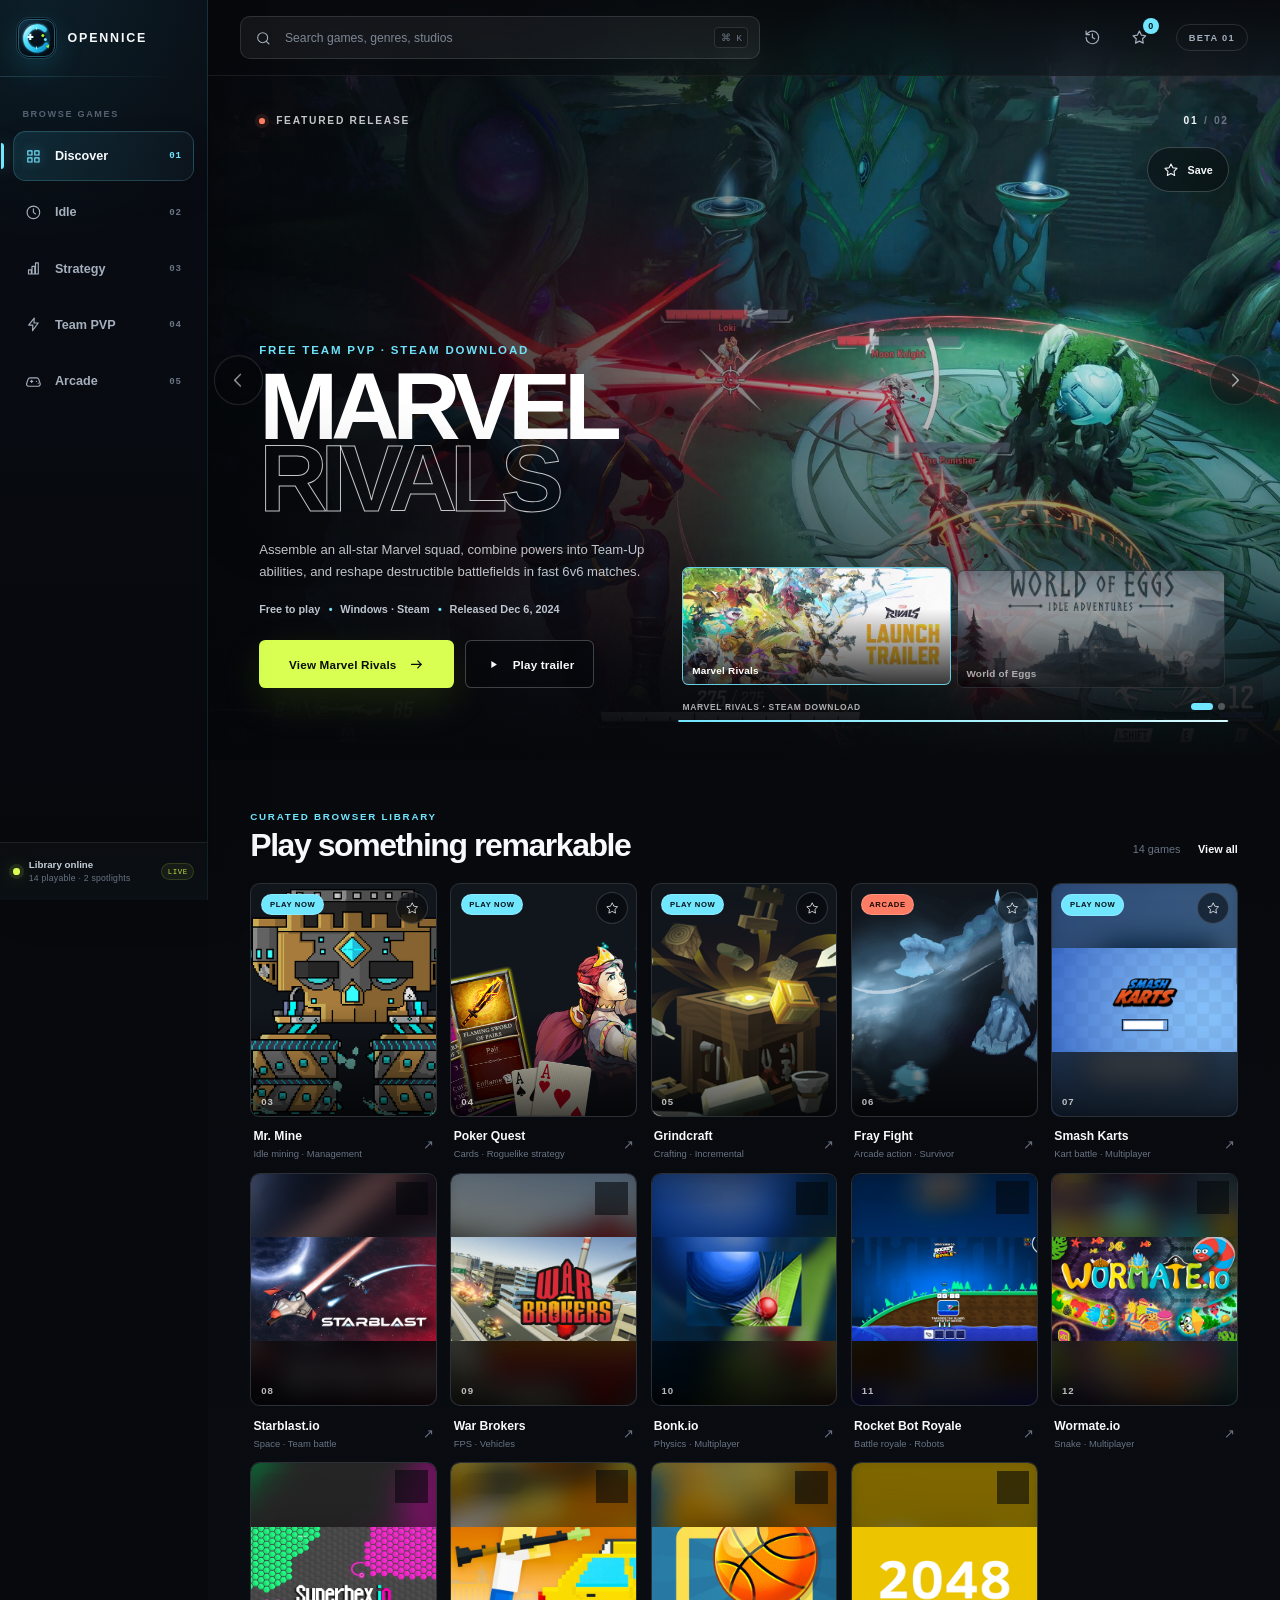
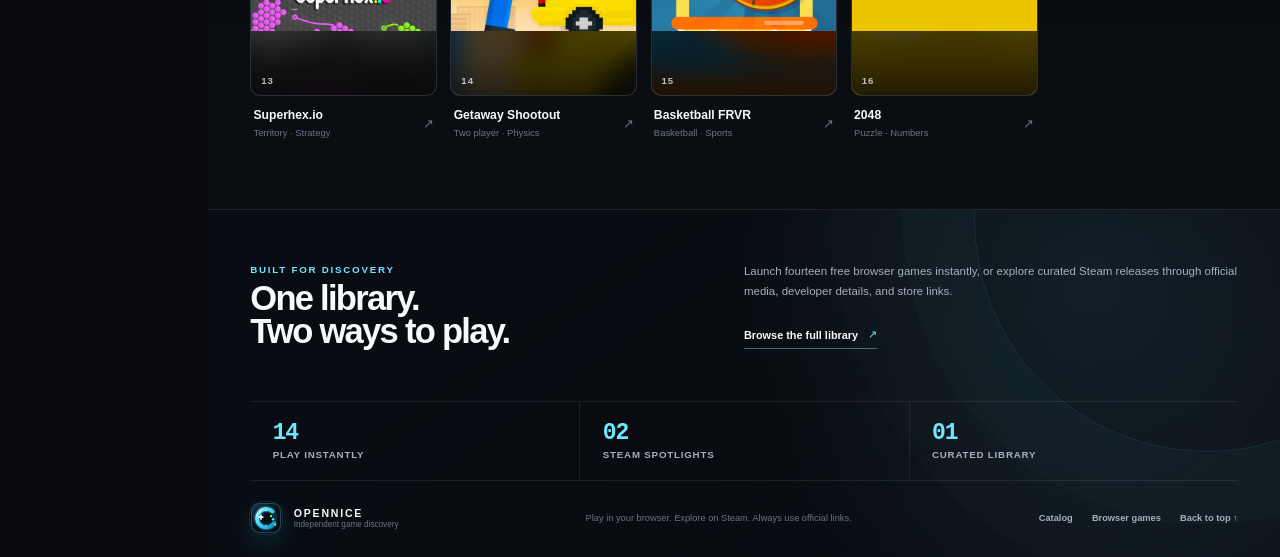
==== index.html @ ebc84d1f "feat: refine homepage footer and layout rhythm" ====
<!DOCTYPE html>
<html lang="en">
<head>
  <meta charset="UTF-8">
  <meta name="viewport" content="width=device-width, initial-scale=1">
  <meta name="theme-color" content="#07090d">
  <title>Free Browser Games &amp; Indie Game Spotlights | OpenNice</title>
  <meta
    name="description"
    content="Play 14 free browser games and discover curated releases on OpenNice, including Smash Karts, Starblast.io, Marvel Rivals and World of Eggs."
  >
  <meta name="robots" content="index, follow, max-image-preview:large">
  <link rel="canonical" href="https://opennice.online/">

  <!-- 关键模块：社交分享元数据使用站内图片，降低第三方资源与 Cloudflare 风控风险。 -->
  <meta property="og:type" content="website">
  <meta property="og:site_name" content="OpenNice">
  <meta property="og:title" content="Free Browser Games &amp; Indie Game Spotlights">
  <meta
    property="og:description"
    content="Fourteen playable browser games plus two detailed Steam game spotlights."
  >
  <meta property="og:url" content="https://opennice.online/">
  <meta property="og:image" content="https://opennice.online/assets/marvel-rivals/trailer-poster.jpg">
  <meta name="twitter:card" content="summary_large_image">

  <link rel="preload" as="image" href="assets/marvel-rivals/screenshot-03.jpg" fetchpriority="high">
  <link rel="icon" href="favicon.svg?v=20260728c" type="image/svg+xml">
  <link rel="apple-touch-icon" href="apple-touch-icon.png?v=20260728c">
  <!-- 关键模块：样式版本号避免 Cloudflare 长缓存造成新版 HTML 搭配旧版 CSS。 -->
  <link rel="stylesheet" href="concept.css?v=20260728e">

  <!-- 关键模块：结构化数据帮助搜索引擎理解十四款在线游戏与两款下载游戏的关系。 -->
  <script type="application/ld+json">
    {
      "@context": "https://schema.org",
      "@type": "WebSite",
      "name": "OpenNice",
      "url": "https://opennice.online/",
      "description": "An independent game portal featuring playable browser games and curated indie game spotlights.",
      "potentialAction": {
        "@type": "SearchAction",
        "target": "https://opennice.online/catalog.html?q={search_term_string}",
        "query-input": "required name=search_term_string"
      }
    }
  </script>
  <script type="application/ld+json">
    {
      "@context": "https://schema.org",
      "@type": "ItemList",
      "name": "Games on OpenNice",
      "numberOfItems": 16,
      "itemListElement": [
        {"@type":"ListItem","position":1,"name":"Marvel Rivals","url":"https://opennice.online/marvel-rivals.html"},
        {"@type":"ListItem","position":2,"name":"World of Eggs: Idle Adventures","url":"https://opennice.online/world-of-eggs.html"},
        {"@type":"ListItem","position":3,"name":"Mr. Mine","url":"https://opennice.online/mr-mine.html"},
        {"@type":"ListItem","position":4,"name":"Poker Quest","url":"https://opennice.online/poker-quest.html"},
        {"@type":"ListItem","position":5,"name":"Grindcraft","url":"https://opennice.online/grindcraft.html"},
        {"@type":"ListItem","position":6,"name":"Fray Fight","url":"https://opennice.online/fray-fight.html"},
        {"@type":"ListItem","position":7,"name":"Smash Karts","url":"https://opennice.online/game-player.html?game=smash-karts"},
        {"@type":"ListItem","position":8,"name":"Starblast.io","url":"https://opennice.online/game-player.html?game=starblast"},
        {"@type":"ListItem","position":9,"name":"War Brokers","url":"https://opennice.online/game-player.html?game=war-brokers"},
        {"@type":"ListItem","position":10,"name":"Bonk.io","url":"https://opennice.online/game-player.html?game=bonk"},
        {"@type":"ListItem","position":11,"name":"Rocket Bot Royale","url":"https://opennice.online/game-player.html?game=rocket-bot-royale"},
        {"@type":"ListItem","position":12,"name":"Wormate.io","url":"https://opennice.online/game-player.html?game=wormate"},
        {"@type":"ListItem","position":13,"name":"Superhex.io","url":"https://opennice.online/game-player.html?game=superhex"},
        {"@type":"ListItem","position":14,"name":"Getaway Shootout","url":"https://opennice.online/game-player.html?game=getaway-shootout"},
        {"@type":"ListItem","position":15,"name":"Basketball FRVR","url":"https://opennice.online/game-player.html?game=basketball-frvr"},
        {"@type":"ListItem","position":16,"name":"2048","url":"https://opennice.online/game-player.html?game=2048"}
      ]
    }
  </script>
</head>
<body>
  <a class="skip-link" href="#main-content">Skip to featured games</a>

  <!-- 关键模块：桌面端固定侧栏，用图标、编号和状态建立清晰的游戏分类层级。 -->
  <aside class="side-rail" aria-label="Game categories">
    <a class="brand brand--rail" href="#featured" aria-label="OpenNice home">
      <span class="brand-mark" aria-hidden="true">
        <span class="brand-core"></span>
      </span>
      <span class="brand-name">OPENNICE</span>
    </a>

    <nav class="rail-nav" aria-label="Primary">
      <p class="rail-caption">Browse games</p>
      <button class="rail-link is-active" type="button" data-category="all" aria-pressed="true">
        <svg class="rail-icon" aria-hidden="true" viewBox="0 0 24 24">
          <path d="m4 4 6 0 0 6-6 0Zm10 0h6v6h-6ZM4 14h6v6H4Zm10 0h6v6h-6Z"/>
        </svg>
        <span class="rail-label">Discover</span>
        <span class="rail-number">01</span>
      </button>
      <button class="rail-link" type="button" data-category="idle" aria-pressed="false">
        <svg class="rail-icon" aria-hidden="true" viewBox="0 0 24 24">
          <path d="M12 7v5l3 2.25M21 12a9 9 0 1 1-18 0 9 9 0 0 1 18 0Z"/>
        </svg>
        <span class="rail-label">Idle</span>
        <span class="rail-number">02</span>
      </button>
      <button class="rail-link" type="button" data-category="strategy" aria-pressed="false">
        <svg class="rail-icon" aria-hidden="true" viewBox="0 0 24 24">
          <path d="M5 20v-6h4v6Zm5 0V9h4v11Zm5 0V4h4v16Z"/>
        </svg>
        <span class="rail-label">Strategy</span>
        <span class="rail-number">03</span>
      </button>
      <button class="rail-link" type="button" data-category="pvp" aria-pressed="false">
        <svg class="rail-icon" aria-hidden="true" viewBox="0 0 24 24">
          <path d="m13.2 3-8 10h6L10.8 21l8-11h-6Z"/>
        </svg>
        <span class="rail-label">Team PVP</span>
        <span class="rail-number">04</span>
      </button>
      <button class="rail-link" type="button" data-category="arcade" aria-pressed="false">
        <svg class="rail-icon" aria-hidden="true" viewBox="0 0 24 24">
          <path d="M8 12h3m-1.5-1.5v3M16.5 12h.01M19 14.5h.01M7.2 7h9.6a3 3 0 0 1 2.85 2.06l2 6A3 3 0 0 1 18.8 19H5.2a3 3 0 0 1-2.85-3.94l2-6A3 3 0 0 1 7.2 7Z"/>
        </svg>
        <span class="rail-label">Arcade</span>
        <span class="rail-number">05</span>
      </button>
    </nav>

    <div class="rail-footer">
      <span class="status-dot" aria-hidden="true"></span>
      <span class="rail-footer-copy">
        <strong>Library online</strong>
        <span>14 playable · 2 spotlights</span>
      </span>
      <span class="rail-footer-pulse" aria-hidden="true">Live</span>
    </div>
  </aside>

  <div class="site-shell">
    <!-- 关键模块：顶部工具栏在宽屏保持轻量，手机端收拢为紧凑搜索入口。 -->
    <header class="topbar">
      <a class="brand brand--mobile" href="#featured" aria-label="OpenNice home">
        <span class="brand-mark" aria-hidden="true">
          <span class="brand-core"></span>
        </span>
        <span class="brand-name">OPENNICE</span>
      </a>

      <form class="search" role="search">
        <svg aria-hidden="true" viewBox="0 0 24 24">
          <path d="m21 21-4.3-4.3m2.3-5.2a7.5 7.5 0 1 1-15 0 7.5 7.5 0 0 1 15 0Z"/>
        </svg>
        <label class="sr-only" for="game-search">Search games</label>
        <input id="game-search" type="search" placeholder="Search games, genres, studios" autocomplete="off">
        <button class="search-clear" id="clearSearch" type="button" aria-label="Clear search" hidden>
          <svg aria-hidden="true" viewBox="0 0 24 24"><path d="m7 7 10 10M17 7 7 17"/></svg>
        </button>
        <kbd>⌘ K</kbd>
      </form>

      <div class="top-actions">
        <button class="icon-button" id="recentGamesButton" type="button" aria-label="View recently played games" title="Recently played">
          <svg aria-hidden="true" viewBox="0 0 24 24">
            <path d="M3 12a9 9 0 1 0 3-6.7L3 8m0-5v5h5M12 7v5l3.2 2"/>
          </svg>
        </button>
        <button class="icon-button" id="savedGamesButton" type="button" aria-label="View saved games" title="Saved games">
          <svg aria-hidden="true" viewBox="0 0 24 24">
            <path d="m12 3 2.8 5.7 6.2.9-4.5 4.4 1 6.2-5.5-2.9-5.5 2.9 1-6.2L3 9.6l6.2-.9L12 3Z"/>
          </svg>
          <span class="saved-count" id="savedCount" aria-label="0 saved games">0</span>
        </button>
        <span class="edition-pill">BETA 01</span>
      </div>
    </header>

    <main id="main-content">
      <!-- 关键模块：电影式主视觉。背景媒体、游戏信息和缩略图统一在同一内容舞台。 -->
      <section class="hero" id="featured" aria-labelledby="hero-title">
        <div class="hero-media" aria-hidden="true">
          <img
            id="heroImage"
            src="assets/marvel-rivals/screenshot-03.jpg"
            alt=""
            width="1920"
            height="1080"
            fetchpriority="high"
          >
          <video
            id="heroVideo"
            muted
            loop
            playsinline
            preload="none"
            poster="assets/marvel-rivals/trailer-poster.jpg"
          >
            <source id="heroVideoSource" data-src="assets/marvel-rivals/trailer.mp4" type="video/mp4">
          </video>
          <div class="hero-scrim"></div>
          <div class="hero-grain"></div>
        </div>

        <div class="hero-topline">
          <div class="eyebrow">
            <span class="live-mark" aria-hidden="true"></span>
            Featured release
          </div>
          <div class="slide-counter" aria-live="polite">
            <span id="currentSlideLabel">01</span>
            <span aria-hidden="true">/</span>
            <span id="totalSlideLabel">02</span>
          </div>
        </div>

        <div class="hero-copy">
          <p class="hero-kicker">Free team PVP · Steam download</p>
          <h1 id="hero-title">Marvel<br><em>Rivals</em></h1>
          <p class="hero-description">
            Assemble an all-star Marvel squad, combine powers into Team-Up abilities,
            and reshape destructible battlefields in a fast, free-to-play team shooter.
          </p>
          <div class="hero-meta" aria-label="Game information">
            <span>Free to play</span>
            <span>6v6 action</span>
            <span>Released Dec 6, 2024</span>
          </div>
          <div class="hero-actions">
            <a class="button button--primary" id="heroPrimaryAction" href="marvel-rivals.html">
              <span id="heroPrimaryLabel">View Marvel Rivals</span>
              <svg aria-hidden="true" viewBox="0 0 24 24"><path d="M5 12h14m-5-5 5 5-5 5"/></svg>
            </a>
            <button class="button button--ghost" id="playTrailerButton" type="button" aria-pressed="false">
              <svg aria-hidden="true" viewBox="0 0 24 24"><path d="m9 7 8 5-8 5V7Z"/></svg>
              <span id="trailerButtonLabel">Play trailer</span>
            </button>
          </div>
        </div>

        <button class="favorite-button" id="heroFavorite" type="button" aria-pressed="false" aria-label="Save Marvel Rivals">
          <svg aria-hidden="true" viewBox="0 0 24 24">
            <path d="m12 3 2.8 5.7 6.2.9-4.5 4.4 1 6.2-5.5-2.9-5.5 2.9 1-6.2L3 9.6l6.2-.9L12 3Z"/>
          </svg>
          <span>Save</span>
        </button>

        <button class="media-arrow media-arrow--previous" id="previousMedia" type="button" aria-label="Previous downloadable game">
          <svg aria-hidden="true" viewBox="0 0 24 24"><path d="m15 5-7 7 7 7"/></svg>
        </button>
        <button class="media-arrow media-arrow--next" id="nextMedia" type="button" aria-label="Next downloadable game">
          <svg aria-hidden="true" viewBox="0 0 24 24"><path d="m9 5 7 7-7 7"/></svg>
        </button>

        <!-- 关键模块：滑动栏只收纳需要下载安装的 Steam 游戏，与下方在线游戏明确分区。 -->
        <div class="media-dock" aria-label="Downloadable Steam game carousel">
          <div class="thumbnail-track thumbnail-track--games" id="thumbnailTrack">
            <button class="media-thumbnail media-thumbnail--game is-active" type="button" data-feature-index="0" aria-label="Show Marvel Rivals" aria-current="true">
              <img src="assets/marvel-rivals/trailer-poster.jpg" alt="" width="599" height="337" loading="lazy" decoding="async">
              <span>Marvel Rivals</span>
            </button>
            <button class="media-thumbnail media-thumbnail--game" type="button" data-feature-index="1" aria-label="Show World of Eggs: Idle Adventures">
              <img src="assets/world-of-eggs/trailer-poster.jpg" alt="" width="599" height="337" loading="lazy" decoding="async">
              <span>World of Eggs</span>
            </button>
          </div>

          <div class="media-dock-footer">
            <p class="media-status" id="mediaStatus" aria-live="polite">Marvel Rivals · Steam download</p>
            <div class="media-dots" id="mediaDots" aria-label="Choose downloadable game">
              <button class="is-active" type="button" data-feature-dot-index="0" aria-label="Game 1: Marvel Rivals" aria-current="true"></button>
              <button type="button" data-feature-dot-index="1" aria-label="Game 2: World of Eggs"></button>
            </div>
          </div>
          <div class="gallery-progress" aria-hidden="true"><span id="galleryProgress"></span></div>
        </div>
      </section>

      <!-- 关键模块：此处只保留无需下载安装、可在浏览器中直接启动的游戏。 -->
      <section class="library-section" id="library" aria-labelledby="library-title">
        <div class="section-heading">
          <div>
            <p class="section-eyebrow">Curated browser library</p>
            <h2 id="library-title">Play something remarkable</h2>
          </div>
          <div class="section-controls">
            <span id="visibleGameCount">14 games</span>
            <button class="text-button" id="showAllGames" type="button">View all</button>
          </div>
        </div>

        <div class="game-grid" id="gameGrid">
          <article class="game-card" data-category="idle strategy" data-search="mr mine idle mining strategy playsaurus" data-href="mr-mine.html" tabindex="0">
            <div class="game-art">
              <img src="assets/covers/mr-mine.png" alt="Mr. Mine game artwork" width="898" height="664" loading="lazy">
              <span class="card-rank">03</span>
              <span class="card-badge card-badge--blue">Play now</span>
              <span class="card-hover-label" aria-hidden="true">View game <span>↗</span></span>
              <button class="card-save" type="button" aria-label="Save Mr. Mine" aria-pressed="false" data-save-game="Mr. Mine">
                <svg aria-hidden="true" viewBox="0 0 24 24"><path d="m12 3 2.8 5.7 6.2.9-4.5 4.4 1 6.2-5.5-2.9-5.5 2.9 1-6.2L3 9.6l6.2-.9L12 3Z"/></svg>
              </button>
            </div>
            <div class="game-card-copy">
              <div>
                <h3><a href="mr-mine.html">Mr. Mine</a></h3>
                <p>Idle mining · Management</p>
              </div>
              <span class="card-arrow" aria-hidden="true">↗</span>
            </div>
          </article>

          <article class="game-card" data-category="strategy" data-search="poker quest cards roguelike strategy playsaurus" data-href="poker-quest.html" tabindex="0">
            <div class="game-art">
              <img src="assets/covers/poker-quest.png" alt="Poker Quest game artwork" width="1313" height="922" loading="lazy">
              <span class="card-rank">04</span>
              <span class="card-badge card-badge--blue">Play now</span>
              <span class="card-hover-label" aria-hidden="true">View game <span>↗</span></span>
              <button class="card-save" type="button" aria-label="Save Poker Quest" aria-pressed="false" data-save-game="Poker Quest">
                <svg aria-hidden="true" viewBox="0 0 24 24"><path d="m12 3 2.8 5.7 6.2.9-4.5 4.4 1 6.2-5.5-2.9-5.5 2.9 1-6.2L3 9.6l6.2-.9L12 3Z"/></svg>
              </button>
            </div>
            <div class="game-card-copy">
              <div>
                <h3><a href="poker-quest.html">Poker Quest</a></h3>
                <p>Cards · Roguelike strategy</p>
              </div>
              <span class="card-arrow" aria-hidden="true">↗</span>
            </div>
          </article>

          <article class="game-card" data-category="idle strategy" data-search="grindcraft crafting idle strategy playsaurus" data-href="grindcraft.html" tabindex="0">
            <div class="game-art">
              <img src="assets/covers/grindcraft.png" alt="Grindcraft game artwork" width="1018" height="692" loading="lazy">
              <span class="card-rank">05</span>
              <span class="card-badge card-badge--blue">Play now</span>
              <span class="card-hover-label" aria-hidden="true">View game <span>↗</span></span>
              <button class="card-save" type="button" aria-label="Save Grindcraft" aria-pressed="false" data-save-game="Grindcraft">
                <svg aria-hidden="true" viewBox="0 0 24 24"><path d="m12 3 2.8 5.7 6.2.9-4.5 4.4 1 6.2-5.5-2.9-5.5 2.9 1-6.2L3 9.6l6.2-.9L12 3Z"/></svg>
              </button>
            </div>
            <div class="game-card-copy">
              <div>
                <h3><a href="grindcraft.html">Grindcraft</a></h3>
                <p>Crafting · Incremental</p>
              </div>
              <span class="card-arrow" aria-hidden="true">↗</span>
            </div>
          </article>

          <article class="game-card" data-category="arcade" data-search="fray fight arcade action survivor playsaurus" data-href="fray-fight.html" tabindex="0">
            <div class="game-art">
              <img src="assets/covers/fray-fight.png" alt="Fray Fight game artwork" width="1080" height="678" loading="lazy">
              <span class="card-rank">06</span>
              <span class="card-badge card-badge--coral">Arcade</span>
              <span class="card-hover-label" aria-hidden="true">View game <span>↗</span></span>
              <button class="card-save" type="button" aria-label="Save Fray Fight" aria-pressed="false" data-save-game="Fray Fight">
                <svg aria-hidden="true" viewBox="0 0 24 24"><path d="m12 3 2.8 5.7 6.2.9-4.5 4.4 1 6.2-5.5-2.9-5.5 2.9 1-6.2L3 9.6l6.2-.9L12 3Z"/></svg>
              </button>
            </div>
            <div class="game-card-copy">
              <div>
                <h3><a href="fray-fight.html">Fray Fight</a></h3>
                <p>Arcade action · Survivor</p>
              </div>
              <span class="card-arrow" aria-hidden="true">↗</span>
            </div>
          </article>
        </div>

        <p class="empty-state" id="emptyState" hidden>No games match this view yet.</p>
      </section>

    </main>

    <!-- 关键模块：完整页脚收拢站点定位、内容规模与核心导航，解决旧版底部空旷和断层问题。 -->
    <footer class="site-footer" aria-labelledby="footer-title">
      <div class="site-footer__inner">
        <div class="footer-callout">
          <div class="footer-headline">
            <p class="section-eyebrow">Built for discovery</p>
            <h2 id="footer-title">One library.<br>Two ways to play.</h2>
          </div>

          <div class="footer-message">
            <p>
              Launch fourteen free browser games instantly, or explore curated
              Steam releases through official media, developer details, and store links.
            </p>
            <a class="text-link" href="catalog.html">
              Browse the full library
              <span aria-hidden="true">↗</span>
            </a>
          </div>
        </div>

        <dl class="footer-stats" aria-label="OpenNice library overview">
          <div>
            <dt>14</dt>
            <dd>Play instantly</dd>
          </div>
          <div>
            <dt>02</dt>
            <dd>Steam spotlights</dd>
          </div>
          <div>
            <dt>01</dt>
            <dd>Curated library</dd>
          </div>
        </dl>

        <div class="footer-bottom">
          <a class="footer-brand" href="#featured" aria-label="OpenNice home">
            <span class="brand-mark" aria-hidden="true">
              <span class="brand-core"></span>
            </span>
            <span>
              <strong>OPENNICE</strong>
              <small>Independent game discovery</small>
            </span>
          </a>

          <p>Play in your browser. Explore on Steam. Always use official links.</p>

          <nav class="footer-nav" aria-label="Footer">
            <a href="catalog.html">Catalog</a>
            <a href="#library">Browser games</a>
            <a href="#featured">Back to top ↑</a>
          </nav>
        </div>
      </div>
    </footer>
  </div>

  <!-- 关键模块：手机端底部导航替代固定侧栏，保留拇指可触达性。 -->
  <nav class="mobile-dock" aria-label="Mobile navigation">
    <button class="is-active" type="button" data-mobile-category="all" aria-pressed="true">
      <svg aria-hidden="true" viewBox="0 0 24 24"><path d="M4 11 12 4l8 7v9h-6v-6h-4v6H4v-9Z"/></svg>
      <span>Discover</span>
    </button>
    <button type="button" data-mobile-category="idle" aria-pressed="false">
      <svg aria-hidden="true" viewBox="0 0 24 24"><path d="M12 3v4m0 10v4M3 12h4m10 0h4M5.6 5.6l2.8 2.8m7.2 7.2 2.8 2.8m0-12.8-2.8 2.8m-7.2 7.2-2.8 2.8"/></svg>
      <span>Idle</span>
    </button>
    <button type="button" data-mobile-category="pvp" aria-pressed="false">
      <svg aria-hidden="true" viewBox="0 0 24 24"><path d="M8 4h8l2 5-6 11L6 9l2-5Zm0 0 4 5 4-5M6 9h12"/></svg>
      <span>PVP</span>
    </button>
    <button type="button" data-mobile-category="saved" aria-pressed="false">
      <svg aria-hidden="true" viewBox="0 0 24 24"><path d="m12 3 2.8 5.7 6.2.9-4.5 4.4 1 6.2-5.5-2.9-5.5 2.9 1-6.2L3 9.6l6.2-.9L12 3Z"/></svg>
      <span>Saved</span>
    </button>
  </nav>

  <div class="toast" id="toast" role="status" aria-live="polite"></div>
  <!-- 关键模块：先加载审核后的游戏数据，再初始化首页交互。 -->
  <script src="browser-games.js?v=20260728b"></script>
  <script src="concept.js?v=20260728d"></script>
</body>
</html>
---- concept.css ----
:root {
  --ink: #07090d;
  --ink-soft: #0d1118;
  --panel: rgba(12, 17, 24, 0.8);
  --line: rgba(231, 239, 248, 0.13);
  --line-strong: rgba(231, 239, 248, 0.26);
  --text: #f7f9fb;
  --muted: #a5afbd;
  --muted-dark: #697484;
  --cyan: #71e6ff;
  --cyan-deep: #0c9fc4;
  --lime: #d8ff52;
  --coral: #ff7c64;
  --ease: cubic-bezier(0.22, 1, 0.36, 1);
  --rail-width: 208px;
}

* {
  box-sizing: border-box;
}

html {
  scroll-behavior: smooth;
  color-scheme: dark;
}

body {
  margin: 0;
  min-width: 320px;
  background:
    radial-gradient(circle at 74% -10%, rgba(36, 107, 128, 0.16), transparent 34rem),
    var(--ink);
  color: var(--text);
  font-family: "Avenir Next", Avenir, "Segoe UI", ui-sans-serif, sans-serif;
  font-synthesis: none;
  -webkit-font-smoothing: antialiased;
}

button,
input {
  font: inherit;
}

button,
a {
  -webkit-tap-highlight-color: transparent;
}

button {
  color: inherit;
}

a {
  color: inherit;
  text-decoration: none;
}

img,
video,
svg {
  display: block;
}

.sr-only {
  position: absolute;
  width: 1px;
  height: 1px;
  padding: 0;
  margin: -1px;
  overflow: hidden;
  clip: rect(0, 0, 0, 0);
  white-space: nowrap;
  border: 0;
}

.skip-link {
  position: fixed;
  top: 0.75rem;
  left: 0.75rem;
  z-index: 200;
  padding: 0.7rem 1rem;
  border-radius: 0.5rem;
  background: var(--text);
  color: var(--ink);
  transform: translateY(-160%);
  transition: transform 180ms ease;
}

.skip-link:focus {
  transform: translateY(0);
}

:focus-visible {
  outline: 2px solid var(--cyan);
  outline-offset: 3px;
}

/* 关键模块：侧栏 */
.side-rail {
  position: fixed;
  inset: 0 auto 0 0;
  z-index: 80;
  display: flex;
  width: var(--rail-width);
  flex-direction: column;
  border-right: 1px solid rgba(113, 230, 255, 0.11);
  background:
    radial-gradient(circle at 18% 0%, rgba(35, 135, 163, 0.15), transparent 15rem),
    linear-gradient(180deg, rgba(9, 13, 20, 0.98), rgba(6, 8, 12, 0.98));
  box-shadow: 1rem 0 3rem rgba(0, 0, 0, 0.16);
  backdrop-filter: blur(22px);
}

.side-rail::after {
  position: absolute;
  inset: 76px 0 auto;
  height: 1px;
  background: linear-gradient(90deg, rgba(113, 230, 255, 0.18), transparent 88%);
  content: "";
  pointer-events: none;
}

.brand {
  display: inline-flex;
  align-items: center;
  gap: 0.72rem;
}

.brand--rail {
  height: 76px;
  flex: 0 0 76px;
  padding: 0 1.05rem;
}

.brand-mark {
  position: relative;
  display: grid;
  width: 2.45rem;
  height: 2.45rem;
  flex: 0 0 2.45rem;
  place-items: center;
  overflow: hidden;
  border-radius: 0.78rem;
  background: #07131f url("favicon.svg?v=20260728c") center / cover no-repeat;
  color: var(--cyan);
  box-shadow:
    0 0 0 1px rgba(113, 230, 255, 0.12),
    0 0.65rem 1.8rem rgba(31, 166, 202, 0.2);
  transition: transform 180ms ease, box-shadow 180ms ease;
}

.brand-mark::before {
  content: none;
}

.brand-core {
  display: none;
}

.brand:hover .brand-mark {
  box-shadow:
    0 0 0 1px rgba(113, 230, 255, 0.22),
    0 0.75rem 2.1rem rgba(31, 166, 202, 0.28);
  transform: translateY(-1px) rotate(-2deg);
}

.brand-name {
  font-size: 0.78rem;
  font-weight: 840;
  letter-spacing: 0.145em;
}

.rail-nav {
  display: flex;
  flex: 1;
  flex-direction: column;
  gap: 0.42rem;
  padding: 2.05rem 0.8rem 1.3rem;
}

.rail-caption {
  margin: 0 0 0.35rem;
  padding: 0 0.6rem;
  color: #566273;
  font-size: 0.57rem;
  font-weight: 760;
  letter-spacing: 0.18em;
  text-transform: uppercase;
}

.rail-link {
  position: relative;
  display: grid;
  grid-template-columns: 1.15rem minmax(0, 1fr) auto;
  align-items: center;
  gap: 0.7rem;
  min-height: 3.1rem;
  border: 1px solid transparent;
  border-radius: 0.78rem;
  background: transparent;
  color: var(--muted);
  padding: 0 0.72rem;
  font-size: 0.79rem;
  font-weight: 650;
  text-align: left;
  cursor: pointer;
  transition:
    color 180ms ease,
    border-color 180ms ease,
    background 180ms ease,
    box-shadow 180ms ease;
}

.rail-link::before {
  position: absolute;
  top: 0.7rem;
  bottom: 0.7rem;
  left: -0.82rem;
  width: 3px;
  border-radius: 0 1rem 1rem 0;
  background: var(--cyan);
  content: "";
  opacity: 0;
  transform: scaleY(0.3);
  box-shadow: 0 0 1rem rgba(113, 230, 255, 0.55);
  transition: opacity 180ms ease, transform 180ms var(--ease);
}

.rail-link:hover {
  border-color: rgba(255, 255, 255, 0.06);
  background: rgba(255, 255, 255, 0.035);
  color: var(--text);
}

.rail-link.is-active {
  border-color: rgba(113, 230, 255, 0.2);
  background: linear-gradient(90deg, rgba(45, 177, 209, 0.15), rgba(19, 33, 45, 0.38));
  color: var(--text);
  box-shadow:
    inset 0 1px rgba(255, 255, 255, 0.025),
    0 0.8rem 2rem rgba(0, 0, 0, 0.13);
}

.rail-link.is-active::before {
  opacity: 1;
  transform: scaleY(1);
}

.rail-icon {
  width: 1.05rem;
  fill: none;
  stroke: currentColor;
  stroke-linecap: round;
  stroke-linejoin: round;
  stroke-width: 1.65;
  transition: color 180ms ease, transform 180ms var(--ease);
}

.rail-link:hover .rail-icon {
  color: var(--cyan);
  transform: translateX(2px);
}

.rail-link.is-active .rail-icon {
  color: var(--cyan);
  filter: drop-shadow(0 0 0.35rem rgba(113, 230, 255, 0.32));
}

.rail-label {
  overflow: hidden;
  text-overflow: ellipsis;
  white-space: nowrap;
}

.rail-number {
  color: var(--muted-dark);
  font-family: "SFMono-Regular", Consolas, monospace;
  font-size: 0.57rem;
  font-variant-numeric: tabular-nums;
  letter-spacing: 0.08em;
}

.rail-link.is-active .rail-number {
  color: var(--cyan);
}

.rail-footer {
  display: grid;
  grid-template-columns: auto minmax(0, 1fr) auto;
  align-items: center;
  gap: 0.58rem;
  margin: 0;
  border: 0;
  border-top: 1px solid rgba(231, 239, 248, 0.08);
  border-radius: 0;
  background: linear-gradient(180deg, rgba(255, 255, 255, 0.018), rgba(113, 230, 255, 0.035));
  padding: 1rem 0.8rem calc(1rem + env(safe-area-inset-bottom));
  color: var(--muted);
}

.rail-footer-copy {
  display: grid;
  gap: 0.12rem;
  min-width: 0;
  line-height: 1.25;
}

.rail-footer-copy strong {
  overflow: hidden;
  color: #c6ced9;
  font-size: 0.61rem;
  font-weight: 680;
  text-overflow: ellipsis;
  white-space: nowrap;
}

.rail-footer-copy > span {
  color: var(--muted-dark);
  font-size: 0.54rem;
  letter-spacing: 0.03em;
}

.rail-footer-pulse {
  border: 1px solid rgba(216, 255, 82, 0.14);
  border-radius: 100vmax;
  background: rgba(216, 255, 82, 0.06);
  color: #bddf45;
  padding: 0.22rem 0.34rem;
  font-family: "SFMono-Regular", Consolas, monospace;
  font-size: 0.46rem;
  letter-spacing: 0.08em;
  text-transform: uppercase;
}

.status-dot,
.live-mark {
  width: 0.42rem;
  height: 0.42rem;
  border-radius: 50%;
  background: var(--lime);
  box-shadow: 0 0 0 4px rgba(216, 255, 82, 0.1), 0 0 18px rgba(216, 255, 82, 0.42);
}

.site-shell {
  min-height: 100vh;
  margin-left: var(--rail-width);
}

/* 关键模块：顶部工具栏 */
.topbar {
  position: fixed;
  inset: 0 0 auto var(--rail-width);
  z-index: 70;
  display: grid;
  height: 76px;
  grid-template-columns: minmax(280px, 520px) auto;
  align-items: center;
  justify-content: space-between;
  gap: 1.5rem;
  padding: 0 2rem;
  border-bottom: 1px solid rgba(255, 255, 255, 0.08);
  background: linear-gradient(to bottom, rgba(7, 9, 13, 0.92), rgba(7, 9, 13, 0.48));
  backdrop-filter: blur(18px);
  transition: background 220ms ease, border-color 220ms ease, box-shadow 220ms ease;
}

.topbar.is-scrolled {
  border-bottom-color: rgba(113, 230, 255, 0.16);
  background: rgba(7, 9, 13, 0.9);
  box-shadow: 0 0.75rem 2.5rem rgba(0, 0, 0, 0.24);
}

.brand--mobile {
  display: none;
}

.search {
  position: relative;
  display: flex;
  height: 2.68rem;
  align-items: center;
}

.search > svg {
  position: absolute;
  left: 0.95rem;
  width: 1rem;
  fill: none;
  stroke: var(--muted);
  stroke-linecap: round;
  stroke-linejoin: round;
  stroke-width: 1.6;
  pointer-events: none;
}

.search input {
  width: 100%;
  height: 100%;
  border: 1px solid var(--line);
  border-radius: 0.62rem;
  background: rgba(255, 255, 255, 0.055);
  color: var(--text);
  padding: 0 4rem 0 2.75rem;
  font-size: 0.76rem;
  transition: border-color 180ms ease, background 180ms ease, box-shadow 180ms ease;
}

.search input::placeholder {
  color: #7e8794;
}

.search input:focus {
  border-color: rgba(113, 230, 255, 0.55);
  outline: 0;
  background: rgba(12, 18, 25, 0.92);
  box-shadow: 0 0 0 3px rgba(113, 230, 255, 0.08);
}

.search kbd {
  position: absolute;
  right: 0.72rem;
  border: 1px solid var(--line);
  border-radius: 0.28rem;
  background: rgba(0, 0, 0, 0.22);
  color: var(--muted-dark);
  padding: 0.2rem 0.34rem;
  font-size: 0.6rem;
  pointer-events: none;
}

.search-clear {
  position: absolute;
  right: 3rem;
  display: grid;
  width: 1.65rem;
  height: 1.65rem;
  place-items: center;
  border: 0;
  border-radius: 50%;
  background: transparent;
  color: var(--muted);
  padding: 0;
  cursor: pointer;
  transition: color 180ms ease, background 180ms ease;
}

.search-clear[hidden] {
  display: none;
}

.search-clear:hover {
  background: rgba(255, 255, 255, 0.08);
  color: var(--text);
}

.search-clear svg {
  width: 0.8rem;
  fill: none;
  stroke: currentColor;
  stroke-linecap: round;
  stroke-width: 1.8;
}

.top-actions {
  display: flex;
  align-items: center;
  gap: 0.48rem;
}

.icon-button,
.favorite-button,
.card-save {
  border: 1px solid transparent;
  background: transparent;
  cursor: pointer;
}

.icon-button {
  position: relative;
  display: grid;
  width: 2.45rem;
  height: 2.45rem;
  place-items: center;
  border-radius: 50%;
  color: var(--muted);
  transition: color 180ms ease, background 180ms ease, border-color 180ms ease;
}

.icon-button:hover {
  border-color: var(--line);
  background: rgba(255, 255, 255, 0.05);
  color: var(--text);
}

.icon-button svg {
  width: 1.05rem;
  fill: none;
  stroke: currentColor;
  stroke-linecap: round;
  stroke-linejoin: round;
  stroke-width: 1.7;
}

.saved-count {
  position: absolute;
  top: -0.08rem;
  right: -0.08rem;
  display: grid;
  min-width: 1rem;
  height: 1rem;
  place-items: center;
  border-radius: 99px;
  background: var(--cyan);
  color: #071015;
  font-size: 0.56rem;
  font-weight: 900;
}

.edition-pill {
  margin-left: 0.6rem;
  border: 1px solid var(--line);
  border-radius: 99px;
  color: var(--muted);
  padding: 0.46rem 0.75rem;
  font-size: 0.58rem;
  font-weight: 750;
  letter-spacing: 0.14em;
}

/* 关键模块：主视觉舞台 */
.hero {
  position: relative;
  display: flex;
  min-height: min(760px, 100vh);
  overflow: hidden;
  flex-direction: column;
  justify-content: flex-end;
  padding: 7.3rem clamp(2rem, 4vw, 5rem) 2rem;
  isolation: isolate;
}

.hero-media,
.hero-media img,
.hero-media video,
.hero-scrim,
.hero-grain {
  position: absolute;
  inset: 0;
}

.hero-media {
  z-index: -3;
  overflow: hidden;
  background: #11151b;
}

.hero-media img,
.hero-media video {
  width: 100%;
  height: 100%;
  object-fit: cover;
  object-position: 55% center;
}

.hero-media img {
  opacity: 1;
  transform: scale(1.01);
  transition: opacity 320ms ease, transform 1.1s var(--ease);
}

.hero-media img.is-switching {
  opacity: 0.24;
  transform: scale(1.035);
}

.hero-media video {
  display: none;
  background: #0b0e13;
}

.hero-media video.is-active {
  display: block;
}

.hero-scrim {
  z-index: 1;
  background:
    linear-gradient(90deg, rgba(5, 7, 11, 0.95) 0%, rgba(5, 7, 11, 0.64) 34%, rgba(5, 7, 11, 0.07) 72%),
    linear-gradient(0deg, var(--ink) 0%, rgba(7, 9, 13, 0.74) 14%, transparent 54%, rgba(4, 6, 9, 0.2) 100%);
  pointer-events: none;
}

.hero-grain {
  z-index: 2;
  opacity: 0.09;
  background-image: url("data:image/svg+xml,%3Csvg viewBox='0 0 180 180' xmlns='http://www.w3.org/2000/svg'%3E%3Cfilter id='n'%3E%3CfeTurbulence type='fractalNoise' baseFrequency='.9' numOctaves='4' stitchTiles='stitch'/%3E%3C/filter%3E%3Crect width='100%25' height='100%25' filter='url(%23n)' opacity='.55'/%3E%3C/svg%3E");
  mix-blend-mode: soft-light;
  pointer-events: none;
}

.hero-topline {
  position: absolute;
  top: 7.2rem;
  right: clamp(2rem, 4vw, 5rem);
  left: clamp(2rem, 4vw, 5rem);
  z-index: 4;
  display: flex;
  align-items: center;
  justify-content: space-between;
}

.eyebrow,
.slide-counter {
  color: rgba(247, 249, 251, 0.78);
  font-size: 0.64rem;
  font-weight: 780;
  letter-spacing: 0.17em;
  text-transform: uppercase;
}

.eyebrow {
  display: flex;
  align-items: center;
  gap: 0.7rem;
}

.live-mark {
  width: 0.36rem;
  height: 0.36rem;
  background: var(--coral);
  box-shadow: 0 0 0 4px rgba(255, 124, 100, 0.1), 0 0 18px rgba(255, 124, 100, 0.52);
}

.slide-counter {
  display: flex;
  gap: 0.34rem;
  color: var(--muted-dark);
  font-variant-numeric: tabular-nums;
}

.slide-counter span:first-child {
  color: var(--text);
}

.hero-copy {
  position: relative;
  z-index: 5;
  width: min(640px, 53vw);
  margin-bottom: 2.5rem;
  animation: hero-copy-reveal 820ms 90ms var(--ease) both;
}

.hero-kicker {
  margin: 0 0 0.85rem;
  color: var(--cyan);
  font-size: 0.72rem;
  font-weight: 820;
  letter-spacing: 0.16em;
  text-transform: uppercase;
}

.hero h1 {
  max-width: 8ch;
  margin: 0;
  color: white;
  font-size: clamp(4.2rem, 7.4vw, 8.5rem);
  font-family: "Avenir Next Condensed", "Arial Narrow", "Helvetica Neue", sans-serif;
  font-weight: 900;
  letter-spacing: -0.075em;
  line-height: 0.76;
  text-transform: uppercase;
  text-wrap: balance;
  text-shadow: 0 1rem 4rem rgba(0, 0, 0, 0.35);
}

.hero h1 em {
  color: transparent;
  font-style: normal;
  -webkit-text-stroke: 1px rgba(255, 255, 255, 0.76);
}

/* 关键模块：长标题使用独立字号，避免《World of Eggs》在桌面和手机端挤压操作区。 */
.hero.hero--long-title h1 {
  max-width: 12ch;
  font-size: clamp(3.15rem, 5.5vw, 6.4rem);
  line-height: 0.82;
}

.hero-description {
  max-width: 54ch;
  margin: 1.55rem 0 0;
  color: rgba(232, 237, 243, 0.82);
  font-size: clamp(0.82rem, 1vw, 0.96rem);
  line-height: 1.66;
}

.hero-meta {
  display: flex;
  flex-wrap: wrap;
  gap: 0.65rem 1.25rem;
  margin-top: 1.3rem;
  color: #bdc5cf;
  font-size: 0.68rem;
  font-weight: 650;
}

.hero-meta span {
  position: relative;
}

.hero-meta span + span::before {
  position: absolute;
  left: -0.72rem;
  color: var(--cyan);
  content: "•";
}

.hero-actions {
  display: flex;
  flex-wrap: wrap;
  gap: 0.68rem;
  margin-top: 1.55rem;
}

.button {
  display: inline-flex;
  min-height: 3rem;
  align-items: center;
  justify-content: center;
  gap: 0.7rem;
  border: 1px solid transparent;
  border-radius: 0.4rem;
  padding: 0 1.15rem;
  font-size: 0.73rem;
  font-weight: 820;
  letter-spacing: 0.015em;
  cursor: pointer;
  transition: transform 180ms var(--ease), background 180ms ease, border-color 180ms ease;
}

.button:hover {
  transform: translateY(-2px);
}

.button svg {
  width: 1.05rem;
  fill: none;
  stroke: currentColor;
  stroke-linecap: round;
  stroke-linejoin: round;
  stroke-width: 1.8;
}

.button--primary {
  min-width: 12.2rem;
  background: var(--lime);
  color: #0a0e0b;
  box-shadow: 0 0.9rem 2.5rem rgba(154, 203, 16, 0.14);
}

.button--primary:hover {
  background: #e4ff83;
}

.button--ghost {
  background: rgba(5, 8, 12, 0.58);
  border-color: rgba(255, 255, 255, 0.23);
  color: var(--text);
  backdrop-filter: blur(10px);
}

.button--ghost:hover {
  border-color: rgba(113, 230, 255, 0.52);
  background: rgba(8, 13, 18, 0.86);
}

.button--ghost svg {
  fill: currentColor;
  stroke: none;
}

.favorite-button {
  position: absolute;
  top: 9.2rem;
  right: clamp(2rem, 4vw, 5rem);
  z-index: 6;
  display: flex;
  min-height: 2.8rem;
  align-items: center;
  gap: 0.55rem;
  border-color: rgba(255, 255, 255, 0.2);
  border-radius: 99px;
  background: rgba(7, 10, 14, 0.5);
  color: var(--text);
  padding: 0 0.95rem;
  font-size: 0.67rem;
  font-weight: 760;
  backdrop-filter: blur(12px);
  transition: border-color 180ms ease, background 180ms ease, color 180ms ease;
  animation: interface-reveal 620ms 260ms var(--ease) both;
}

.favorite-button:hover,
.favorite-button[aria-pressed="true"] {
  border-color: rgba(216, 255, 82, 0.6);
  background: rgba(15, 20, 14, 0.8);
  color: var(--lime);
}

.favorite-button svg,
.card-save svg {
  width: 1rem;
  fill: none;
  stroke: currentColor;
  stroke-linejoin: round;
  stroke-width: 1.6;
}

.favorite-button[aria-pressed="true"] svg,
.card-save[aria-pressed="true"] svg {
  fill: currentColor;
}

.media-arrow {
  position: absolute;
  top: 50%;
  z-index: 6;
  display: grid;
  width: 3.1rem;
  height: 3.1rem;
  place-items: center;
  border: 1px solid rgba(255, 255, 255, 0.2);
  border-radius: 50%;
  background: rgba(7, 9, 13, 0.45);
  color: var(--text);
  cursor: pointer;
  opacity: 0.72;
  backdrop-filter: blur(10px);
  transform: translateY(-50%);
  transition: opacity 180ms ease, background 180ms ease, border-color 180ms ease;
}

.media-arrow:hover {
  border-color: rgba(113, 230, 255, 0.52);
  background: rgba(7, 9, 13, 0.8);
  opacity: 1;
}

.media-arrow svg {
  width: 1.25rem;
  fill: none;
  stroke: currentColor;
  stroke-linecap: round;
  stroke-linejoin: round;
  stroke-width: 1.5;
}

.media-arrow--previous {
  left: 0.35rem;
}

.media-arrow--next {
  right: 1.25rem;
}

/* 关键模块：媒体缩略图与分页点 */
.media-dock {
  position: absolute;
  right: clamp(2rem, 4vw, 5rem);
  bottom: 2.35rem;
  z-index: 6;
  width: min(43vw, 610px);
  animation: interface-reveal 720ms 180ms var(--ease) both;
}

.thumbnail-track {
  display: grid;
  grid-auto-columns: minmax(74px, 1fr);
  grid-auto-flow: column;
  gap: 0.38rem;
  overflow-x: auto;
  padding: 0.25rem;
  scrollbar-width: none;
}

.thumbnail-track::-webkit-scrollbar {
  display: none;
}

.thumbnail-track--games {
  grid-template-columns: repeat(2, minmax(0, 1fr));
  grid-auto-flow: row;
}

.media-thumbnail {
  position: relative;
  min-width: 76px;
  aspect-ratio: 16 / 9;
  overflow: hidden;
  border: 1px solid rgba(255, 255, 255, 0.14);
  border-radius: 0.42rem;
  background: #131820;
  padding: 0;
  cursor: pointer;
  opacity: 0.62;
  transition: opacity 180ms ease, border-color 180ms ease, transform 180ms var(--ease);
}

.media-thumbnail::after {
  position: absolute;
  inset: 0;
  background: linear-gradient(0deg, rgba(0, 0, 0, 0.78), transparent 65%);
  content: "";
}

.media-thumbnail:hover,
.media-thumbnail.is-active {
  border-color: rgba(113, 230, 255, 0.88);
  opacity: 1;
  transform: translateY(-0.18rem);
}

.media-thumbnail img {
  width: 100%;
  height: 100%;
  object-fit: cover;
}

.media-thumbnail > span:last-child {
  position: absolute;
  right: 0.32rem;
  bottom: 0.28rem;
  left: 0.32rem;
  z-index: 2;
  overflow: hidden;
  color: white;
  font-size: 0.5rem;
  font-weight: 730;
  text-align: left;
  text-overflow: ellipsis;
  white-space: nowrap;
}

.media-thumbnail--game {
  min-width: 0;
  aspect-ratio: 16 / 7;
}

.media-thumbnail--game > span:last-child {
  right: 0.55rem;
  bottom: 0.5rem;
  left: 0.55rem;
  font-size: 0.62rem;
  letter-spacing: 0.025em;
}

.thumbnail-play {
  position: absolute;
  inset: 50% auto auto 50%;
  z-index: 3;
  display: grid;
  width: 1.45rem;
  height: 1.45rem;
  place-items: center;
  border-radius: 50%;
  background: rgba(255, 255, 255, 0.9);
  color: #090d12;
  transform: translate(-50%, -50%);
}

.thumbnail-play svg {
  width: 0.82rem;
  fill: currentColor;
}

.media-dock-footer {
  display: flex;
  align-items: center;
  justify-content: space-between;
  gap: 1rem;
  padding: 0.62rem 0.25rem 0.55rem;
}

.media-status {
  overflow: hidden;
  margin: 0;
  color: rgba(247, 249, 251, 0.68);
  font-size: 0.53rem;
  font-weight: 720;
  letter-spacing: 0.08em;
  text-overflow: ellipsis;
  text-transform: uppercase;
  white-space: nowrap;
}

.media-dots {
  display: flex;
  flex: 0 0 auto;
  justify-content: flex-end;
  gap: 0.34rem;
}

.media-dots button {
  width: 0.4rem;
  height: 0.4rem;
  border: 0;
  border-radius: 99px;
  background: rgba(255, 255, 255, 0.28);
  padding: 0;
  cursor: pointer;
  transition: width 220ms var(--ease), background 180ms ease;
}

.media-dots button.is-active {
  width: 1.35rem;
  background: var(--cyan);
}

.gallery-progress {
  height: 2px;
  overflow: hidden;
  border-radius: 99px;
  background: rgba(255, 255, 255, 0.13);
}

.gallery-progress span {
  display: block;
  width: 100%;
  height: 100%;
  border-radius: inherit;
  background: linear-gradient(90deg, var(--cyan), #d7fbff);
  transform: scaleX(0);
  transform-origin: left;
}

.gallery-progress span.is-running {
  animation: gallery-progress 8.5s linear forwards;
}

.hero.is-gallery-paused .gallery-progress span {
  animation-play-state: paused;
}

/* 关键模块：游戏库内容轨道 */
.library-section {
  position: relative;
  z-index: 10;
  padding: clamp(3rem, 4vw, 4.5rem) clamp(1.5rem, 3.3vw, 4rem) clamp(4.25rem, 5.5vw, 6rem);
  background:
    linear-gradient(180deg, var(--ink), rgba(10, 13, 18, 0.98)),
    radial-gradient(circle at 100% 0%, rgba(113, 230, 255, 0.08), transparent 28rem);
}

.section-heading {
  display: flex;
  align-items: flex-end;
  justify-content: space-between;
  gap: 1.5rem;
  margin-bottom: 1.4rem;
}

.section-eyebrow {
  margin: 0 0 0.42rem;
  color: var(--cyan);
  font-size: 0.61rem;
  font-weight: 800;
  letter-spacing: 0.18em;
  text-transform: uppercase;
}

.section-heading h2 {
  margin: 0;
  font-size: clamp(1.7rem, 2.5vw, 2.8rem);
  letter-spacing: -0.045em;
  line-height: 1;
}

.section-controls {
  display: flex;
  align-items: center;
  gap: 1.1rem;
  color: var(--muted-dark);
  font-size: 0.68rem;
}

.text-button {
  border: 0;
  background: transparent;
  color: var(--text);
  padding: 0.35rem 0;
  font-size: 0.68rem;
  font-weight: 750;
  cursor: pointer;
}

.game-grid {
  display: grid;
  grid-template-columns: repeat(5, minmax(0, 1fr));
  gap: 0.85rem;
}

.game-card {
  min-width: 0;
  cursor: pointer;
  border-radius: 0.7rem;
  outline: 0;
  transition: opacity 220ms ease, transform 220ms var(--ease);
}

.game-card[hidden] {
  display: none;
}

.game-card:hover,
.game-card:focus-visible {
  transform: translateY(-0.42rem);
}

.game-card:focus-visible .game-art {
  border-color: rgba(113, 230, 255, 0.82);
  box-shadow: 0 0 0 3px rgba(113, 230, 255, 0.1), 0 1.2rem 2.8rem rgba(0, 0, 0, 0.28);
}

.game-art {
  position: relative;
  aspect-ratio: 4 / 5;
  overflow: hidden;
  border: 1px solid rgba(255, 255, 255, 0.11);
  border-radius: 0.62rem;
  background: #11161d;
}

.game-art::after {
  position: absolute;
  inset: 0;
  border-radius: inherit;
  background: linear-gradient(180deg, transparent 52%, rgba(0, 0, 0, 0.72));
  content: "";
  pointer-events: none;
}

.game-art img {
  width: 100%;
  height: 100%;
  object-fit: cover;
  transition: transform 600ms var(--ease), filter 300ms ease;
}

/* 关键模块：横版游戏画面在竖版卡片中保持完整，背景层负责自然填满留白。 */
.browser-cover-frame {
  position: absolute;
  inset: 0;
  overflow: hidden;
  background: #080d14;
}

.browser-cover-frame .browser-cover-backdrop {
  position: absolute;
  inset: -8%;
  width: 116%;
  height: 116%;
  object-fit: cover;
  filter: blur(14px) brightness(0.52) saturate(1.16);
  transform: scale(1.04);
}

.browser-cover-frame .browser-game-cover {
  position: absolute;
  inset: 0;
  z-index: 1;
  object-fit: contain;
  filter: drop-shadow(0 1rem 1.8rem rgba(0, 0, 0, 0.32));
}

.game-card:hover .browser-cover-frame .browser-cover-backdrop,
.game-card:focus-visible .browser-cover-frame .browser-cover-backdrop,
.game-card:focus-within .browser-cover-frame .browser-cover-backdrop {
  filter: blur(14px) brightness(0.58) saturate(1.22);
  transform: scale(1.1);
}

.game-card:hover .browser-cover-frame .browser-game-cover,
.game-card:focus-visible .browser-cover-frame .browser-game-cover,
.game-card:focus-within .browser-cover-frame .browser-game-cover {
  filter: drop-shadow(0 1rem 1.8rem rgba(0, 0, 0, 0.32)) saturate(1.08) contrast(1.04);
  transform: scale(1.035);
}

/* 关键模块：无外链图片的新增游戏使用轻量品牌封面，避免热链、跨域和 Cloudflare 风控。 */
.generated-cover {
  position: absolute;
  inset: 0;
  display: flex;
  flex-direction: column;
  justify-content: flex-end;
  overflow: hidden;
  padding: 1rem 0.75rem 2.3rem;
  background:
    radial-gradient(circle at 76% 18%, color-mix(in srgb, var(--cover-accent) 72%, transparent), transparent 32%),
    linear-gradient(145deg, color-mix(in srgb, var(--cover-accent-alt) 62%, #111827), #080b11 72%);
  transform: scale(1.001);
  transition: filter 300ms ease, transform 600ms var(--ease);
}

.generated-cover::before {
  position: absolute;
  inset: 0;
  background:
    linear-gradient(115deg, transparent 0 47%, rgba(255, 255, 255, 0.1) 47% 48%, transparent 48%),
    repeating-linear-gradient(90deg, rgba(255, 255, 255, 0.045) 0 1px, transparent 1px 26px),
    repeating-linear-gradient(0deg, rgba(255, 255, 255, 0.035) 0 1px, transparent 1px 26px);
  content: "";
  mask-image: linear-gradient(180deg, #000, transparent 82%);
}

.generated-cover::after {
  position: absolute;
  top: -18%;
  right: -44%;
  width: 100%;
  aspect-ratio: 1;
  border: 1px solid color-mix(in srgb, var(--cover-accent) 56%, transparent);
  border-radius: 50%;
  box-shadow:
    0 0 0 1.8rem color-mix(in srgb, var(--cover-accent) 10%, transparent),
    0 0 0 3.9rem color-mix(in srgb, var(--cover-accent) 5%, transparent);
  content: "";
}

.generated-cover__orbit {
  position: absolute;
  top: 23%;
  left: 18%;
  width: 60%;
  aspect-ratio: 1;
  border: 1px solid rgba(255, 255, 255, 0.26);
  border-radius: 50%;
  transform: rotate(-18deg);
}

.generated-cover__orbit::before,
.generated-cover__orbit::after {
  position: absolute;
  border-radius: 50%;
  background: var(--cover-accent);
  box-shadow: 0 0 1.4rem color-mix(in srgb, var(--cover-accent) 88%, transparent);
  content: "";
}

.generated-cover__orbit::before {
  top: 10%;
  right: 4%;
  width: 0.52rem;
  height: 0.52rem;
}

.generated-cover__orbit::after {
  bottom: 17%;
  left: -2%;
  width: 0.28rem;
  height: 0.28rem;
}

.generated-cover__initials {
  position: absolute;
  top: 17%;
  left: 50%;
  z-index: 1;
  color: rgba(255, 255, 255, 0.96);
  font-family: "Arial Narrow", "Avenir Next Condensed", sans-serif;
  font-size: clamp(2.5rem, 3.6vw, 4.4rem);
  font-weight: 950;
  letter-spacing: -0.1em;
  line-height: 0.8;
  text-shadow: 0 0.8rem 2.2rem rgba(0, 0, 0, 0.38);
  transform: translateX(-53%);
}

.generated-cover__name,
.generated-cover__type {
  position: relative;
  z-index: 1;
}

.generated-cover__name {
  max-width: 12ch;
  color: #fff;
  font-family: "Arial Narrow", "Avenir Next Condensed", sans-serif;
  font-size: 0.92rem;
  font-weight: 900;
  letter-spacing: -0.035em;
  line-height: 0.92;
  text-transform: uppercase;
}

.generated-cover__type {
  margin-top: 0.34rem;
  color: color-mix(in srgb, var(--cover-accent) 74%, white);
  font-size: 0.48rem;
  font-weight: 850;
  letter-spacing: 0.14em;
  text-transform: uppercase;
}

.game-card:hover .game-art img,
.game-card:focus-visible .game-art img,
.game-card:focus-within .game-art img {
  filter: saturate(1.08) contrast(1.04);
  transform: scale(1.045);
}

.game-card:hover .generated-cover,
.game-card:focus-visible .generated-cover,
.game-card:focus-within .generated-cover {
  filter: saturate(1.12) contrast(1.04);
  transform: scale(1.045);
}

.card-rank {
  position: absolute;
  bottom: 0.55rem;
  left: 0.62rem;
  z-index: 2;
  color: rgba(255, 255, 255, 0.72);
  font-size: 0.6rem;
  font-weight: 850;
  letter-spacing: 0.1em;
}

.card-hover-label {
  position: absolute;
  right: 0.58rem;
  bottom: 0.5rem;
  z-index: 2;
  display: inline-flex;
  align-items: center;
  gap: 0.4rem;
  color: rgba(255, 255, 255, 0.86);
  font-size: 0.51rem;
  font-weight: 780;
  letter-spacing: 0.05em;
  opacity: 0;
  transform: translateY(0.35rem);
  transition: opacity 180ms ease, transform 220ms var(--ease);
}

.card-hover-label span {
  color: var(--cyan);
  font-size: 0.72rem;
}

.game-card:hover .card-hover-label,
.game-card:focus-visible .card-hover-label,
.game-card:focus-within .card-hover-label {
  opacity: 1;
  transform: translateY(0);
}

.card-badge {
  position: absolute;
  top: 0.58rem;
  left: 0.58rem;
  z-index: 2;
  border: 1px solid rgba(255, 255, 255, 0.18);
  border-radius: 99px;
  background: rgba(7, 11, 16, 0.7);
  color: #fff;
  padding: 0.32rem 0.48rem;
  font-size: 0.48rem;
  font-weight: 850;
  letter-spacing: 0.08em;
  text-transform: uppercase;
  backdrop-filter: blur(8px);
}

.card-badge--lime {
  background: var(--lime);
  color: #0d1206;
}

.card-badge--blue {
  background: var(--cyan);
  color: #061014;
}

.card-badge--coral {
  background: var(--coral);
  color: #170805;
}

.card-save {
  position: absolute;
  top: 0.5rem;
  right: 0.5rem;
  z-index: 3;
  display: grid;
  width: 2rem;
  height: 2rem;
  place-items: center;
  border-color: rgba(255, 255, 255, 0.17);
  border-radius: 50%;
  background: rgba(5, 8, 12, 0.58);
  color: rgba(255, 255, 255, 0.78);
  backdrop-filter: blur(8px);
  transition: color 180ms ease, background 180ms ease, border-color 180ms ease;
}

.card-save:hover,
.card-save[aria-pressed="true"] {
  border-color: rgba(216, 255, 82, 0.58);
  background: rgba(14, 19, 12, 0.78);
  color: var(--lime);
}

.card-save svg {
  width: 0.9rem;
}

.game-card-copy {
  display: flex;
  min-width: 0;
  align-items: center;
  justify-content: space-between;
  gap: 0.5rem;
  padding: 0.78rem 0.2rem 0;
}

.game-card-copy > div {
  min-width: 0;
}

.game-card h3 {
  overflow: hidden;
  margin: 0;
  font-size: 0.76rem;
  font-weight: 760;
  text-overflow: ellipsis;
  white-space: nowrap;
}

.game-card h3 a {
  color: inherit;
  text-decoration: none;
}

.game-card p {
  overflow: hidden;
  margin: 0.32rem 0 0;
  color: var(--muted-dark);
  font-size: 0.59rem;
  text-overflow: ellipsis;
  white-space: nowrap;
}

.card-arrow {
  flex: 0 0 auto;
  color: var(--muted-dark);
  font-size: 0.8rem;
  transition: color 180ms ease, transform 180ms var(--ease);
}

.game-card:hover .card-arrow,
.game-card:focus-visible .card-arrow {
  color: var(--cyan);
  transform: translate(0.1rem, -0.1rem);
}

.empty-state {
  min-height: 14rem;
  margin: 0;
  place-items: center;
  color: var(--muted);
  font-size: 0.84rem;
}

.empty-state:not([hidden]) {
  display: grid;
}

/* 关键模块：完整站点页脚收束内容，并消除旧版底部过量留白。 */
.site-footer {
  position: relative;
  overflow: hidden;
  border-top: 1px solid rgba(255, 255, 255, 0.09);
  background:
    radial-gradient(circle at 82% 20%, rgba(113, 230, 255, 0.09), transparent 23rem),
    linear-gradient(145deg, #090d13 0%, #080b10 56%, #0b1118 100%);
}

.site-footer::after {
  position: absolute;
  top: -14rem;
  right: -10rem;
  width: 29rem;
  aspect-ratio: 1;
  border: 1px solid rgba(113, 230, 255, 0.11);
  border-radius: 50%;
  box-shadow:
    0 0 0 4.5rem rgba(113, 230, 255, 0.018),
    0 0 0 9rem rgba(113, 230, 255, 0.012);
  content: "";
  pointer-events: none;
}

.site-footer__inner {
  position: relative;
  z-index: 1;
  width: 100%;
  max-width: 1520px;
  margin: 0 auto;
  padding: clamp(2.8rem, 4vw, 4.8rem) clamp(1.5rem, 3.3vw, 4rem) 1.4rem;
}

.footer-callout {
  display: grid;
  grid-template-columns: minmax(18rem, 0.9fr) minmax(22rem, 1.1fr);
  align-items: end;
  gap: clamp(2rem, 7vw, 8rem);
  padding-bottom: clamp(2.5rem, 4vw, 4rem);
}

.footer-headline h2 {
  max-width: 14ch;
  margin: 0;
  font-size: clamp(1.7rem, 2.7vw, 3rem);
  letter-spacing: -0.05em;
  line-height: 0.98;
}

.footer-message {
  display: grid;
  justify-items: start;
  gap: 1.25rem;
  max-width: 44rem;
}

.footer-message p {
  max-width: 43rem;
  margin: 0;
  color: var(--muted);
  font-size: 0.72rem;
  line-height: 1.75;
}

.footer-stats {
  display: grid;
  grid-template-columns: repeat(3, minmax(0, 1fr));
  margin: 0;
  border-top: 1px solid rgba(255, 255, 255, 0.08);
  border-bottom: 1px solid rgba(255, 255, 255, 0.08);
}

.footer-stats > div {
  display: grid;
  gap: 0.25rem;
  padding: 1.25rem 1.4rem;
  border-left: 1px solid rgba(255, 255, 255, 0.08);
}

.footer-stats > div:first-child {
  border-left: 0;
}

.footer-stats dt {
  color: var(--cyan);
  font-family: "SFMono-Regular", Consolas, monospace;
  font-size: clamp(1.2rem, 1.8vw, 1.7rem);
  font-weight: 820;
  letter-spacing: -0.05em;
  line-height: 1;
}

.footer-stats dd {
  margin: 0;
  color: var(--muted);
  font-size: 0.61rem;
  font-weight: 690;
  letter-spacing: 0.08em;
  text-transform: uppercase;
}

.footer-bottom {
  display: grid;
  grid-template-columns: auto minmax(14rem, 1fr) auto;
  align-items: center;
  gap: clamp(1.5rem, 4vw, 4rem);
  padding-top: 1.35rem;
}

.footer-brand {
  display: inline-flex;
  align-items: center;
  gap: 0.72rem;
  color: var(--text);
  text-decoration: none;
}

.footer-brand .brand-mark {
  width: 2rem;
  height: 2rem;
  flex-basis: 2rem;
}

.footer-brand > span:last-child {
  display: grid;
  gap: 0.08rem;
}

.footer-brand strong {
  font-size: 0.66rem;
  letter-spacing: 0.17em;
}

.footer-brand small {
  color: var(--muted-dark);
  font-size: 0.51rem;
}

.footer-bottom > p {
  margin: 0;
  color: var(--muted-dark);
  font-size: 0.58rem;
  line-height: 1.6;
  text-align: center;
}

.footer-nav {
  display: flex;
  align-items: center;
  justify-content: flex-end;
  gap: 1.2rem;
}

.footer-nav a {
  color: var(--muted);
  font-size: 0.58rem;
  font-weight: 700;
  text-decoration: none;
  transition: color 180ms ease;
}

.footer-nav a:hover,
.footer-nav a:focus-visible {
  color: var(--cyan);
}

.text-link {
  display: inline-flex;
  align-items: center;
  gap: 0.6rem;
  border-bottom: 1px solid rgba(113, 230, 255, 0.45);
  color: var(--text);
  padding: 0.45rem 0;
  font-size: 0.68rem;
  font-weight: 780;
  text-decoration: none;
  white-space: nowrap;
  transition: border-color 180ms ease, color 180ms ease;
}

.text-link span {
  color: var(--cyan);
}

.text-link:hover,
.text-link:focus-visible {
  border-color: var(--cyan);
  color: var(--cyan);
}

.mobile-dock {
  display: none;
}

.toast {
  position: fixed;
  right: 1.2rem;
  bottom: 1.2rem;
  z-index: 150;
  max-width: min(22rem, calc(100vw - 2rem));
  border: 1px solid var(--line-strong);
  border-radius: 0.58rem;
  background: rgba(13, 18, 25, 0.92);
  color: var(--text);
  padding: 0.78rem 1rem;
  font-size: 0.72rem;
  opacity: 0;
  pointer-events: none;
  transform: translateY(0.8rem);
  backdrop-filter: blur(16px);
  transition: opacity 180ms ease, transform 220ms var(--ease);
}

.toast.is-visible {
  opacity: 1;
  transform: translateY(0);
}

@keyframes hero-copy-reveal {
  from {
    opacity: 0;
    transform: translateY(1.3rem);
  }

  to {
    opacity: 1;
    transform: translateY(0);
  }
}

@keyframes interface-reveal {
  from {
    opacity: 0;
    transform: translateY(0.75rem);
  }

  to {
    opacity: 1;
    transform: translateY(0);
  }
}

@keyframes gallery-progress {
  from {
    transform: scaleX(0);
  }

  to {
    transform: scaleX(1);
  }
}

@media (max-width: 1180px) {
  :root {
    --rail-width: 184px;
  }

  .brand--rail {
    padding-inline: 0.9rem;
  }

  .brand-name {
    font-size: 0.7rem;
    letter-spacing: 0.12em;
  }

  .rail-nav {
    padding-inline: 0.65rem;
  }

  .rail-link::before {
    left: -0.67rem;
  }

  .rail-footer-pulse {
    display: none;
  }

  .game-grid {
    grid-template-columns: repeat(4, minmax(0, 1fr));
    gap: 1rem;
  }

  .media-dock {
    width: min(46vw, 520px);
  }

  .hero-copy {
    width: min(570px, 52vw);
  }
}

@media (max-width: 860px) {
  :root {
    --rail-width: 0px;
  }

  .side-rail {
    display: none;
  }

  .site-shell {
    margin-left: 0;
  }

  .topbar {
    grid-template-columns: auto minmax(0, 1fr) auto;
    gap: 0.85rem;
    height: 68px;
    padding: 0 1rem;
  }

  .brand--mobile {
    display: inline-flex;
  }

  .brand--mobile .brand-name {
    display: none;
  }

  .search {
    height: 2.42rem;
  }

  .search input {
    padding-right: 2.65rem;
  }

  .search-clear {
    right: 0.42rem;
  }

  .search kbd,
  .edition-pill,
  .top-actions .icon-button:first-child {
    display: none;
  }

  .hero {
    min-height: 760px;
    padding: 6.4rem 1.25rem 8.8rem;
  }

  .hero-media img,
  .hero-media video {
    object-position: 62% center;
  }

  .hero-scrim {
    background:
      linear-gradient(0deg, var(--ink) 0%, rgba(7, 9, 13, 0.85) 24%, rgba(7, 9, 13, 0.26) 70%, rgba(4, 6, 9, 0.34) 100%),
      linear-gradient(90deg, rgba(5, 7, 11, 0.75), rgba(5, 7, 11, 0.08));
  }

  .hero-topline {
    top: 5.55rem;
    right: 1.25rem;
    left: 1.25rem;
  }

  .hero-copy {
    width: min(100%, 610px);
    margin-bottom: 4rem;
  }

  .hero h1 {
    font-size: clamp(4.2rem, 15vw, 7rem);
  }

  .hero.hero--long-title h1 {
    max-width: 11ch;
    font-size: clamp(3.3rem, 11.5vw, 5.8rem);
  }

  .favorite-button {
    top: 7.4rem;
    right: 1.15rem;
  }

  .media-dock {
    right: 1rem;
    bottom: 1.1rem;
    left: 1rem;
    width: auto;
  }

  .media-arrow {
    top: auto;
    bottom: 7.2rem;
    width: 2.7rem;
    height: 2.7rem;
    border-color: rgba(255, 255, 255, 0.32);
    background: rgba(5, 8, 12, 0.72);
    opacity: 0.92;
    box-shadow: 0 0.65rem 1.8rem rgba(0, 0, 0, 0.28);
    transform: none;
  }

  .media-arrow--previous {
    left: 0.75rem;
  }

  .media-arrow--next {
    right: 0.75rem;
  }

  .library-section {
    padding: 2.5rem 1rem 4.5rem;
  }

  .game-grid {
    grid-template-columns: repeat(3, minmax(0, 1fr));
  }

  .site-footer__inner {
    padding: 2.7rem 1rem calc(6.6rem + env(safe-area-inset-bottom));
  }

  .footer-callout {
    grid-template-columns: minmax(0, 1fr);
    align-items: start;
    gap: 1.35rem;
    padding-bottom: 2.5rem;
  }

  .footer-message {
    max-width: 58ch;
  }

  .footer-bottom {
    grid-template-columns: minmax(0, 1fr);
    align-items: start;
    gap: 1rem;
  }

  .footer-bottom > p {
    max-width: 48ch;
    text-align: left;
  }

  .footer-nav {
    justify-content: flex-start;
    flex-wrap: wrap;
  }

  .text-link {
    justify-self: start;
  }

  .mobile-dock {
    position: fixed;
    right: 0.8rem;
    bottom: max(0.8rem, env(safe-area-inset-bottom));
    left: 0.8rem;
    z-index: 100;
    display: grid;
    height: 4rem;
    grid-template-columns: repeat(4, 1fr);
    border: 1px solid var(--line);
    border-radius: 1.05rem;
    background: rgba(10, 14, 20, 0.92);
    box-shadow: 0 1rem 3rem rgba(0, 0, 0, 0.42);
    backdrop-filter: blur(18px);
  }

  .mobile-dock::before {
    position: absolute;
    inset: -1.5rem -0.8rem -1.5rem;
    z-index: -1;
    background: linear-gradient(0deg, rgba(7, 9, 13, 0.78), transparent);
    content: "";
    pointer-events: none;
  }

  .mobile-dock button {
    display: flex;
    align-items: center;
    justify-content: center;
    gap: 0.35rem;
    border: 0;
    background: transparent;
    color: var(--muted-dark);
    padding: 0;
    font-size: 0.56rem;
    font-weight: 720;
    cursor: pointer;
  }

  .mobile-dock button.is-active {
    color: var(--cyan);
  }

  .mobile-dock svg {
    width: 1rem;
    fill: none;
    stroke: currentColor;
    stroke-linecap: round;
    stroke-linejoin: round;
    stroke-width: 1.6;
  }
}

@media (max-width: 600px) {
  .top-actions .icon-button {
    width: 2.2rem;
    height: 2.2rem;
  }

  .hero {
    min-height: 690px;
    padding-bottom: 7.5rem;
  }

  .hero-topline {
    top: 5.15rem;
  }

  .favorite-button {
    top: 6.65rem;
  }

  .favorite-button span {
    display: none;
  }

  .favorite-button {
    width: 2.55rem;
    justify-content: center;
    padding: 0;
  }

  .hero-copy {
    margin-bottom: 4.5rem;
  }

  .hero-kicker {
    max-width: 32ch;
    font-size: 0.64rem;
    letter-spacing: 0.1em;
    line-height: 1.45;
  }

  .hero h1 {
    font-size: clamp(3.55rem, 17vw, 5.3rem);
  }

  .hero.hero--long-title h1 {
    max-width: 10ch;
    font-size: clamp(2.75rem, 12.8vw, 4.25rem);
    line-height: 0.86;
  }

  .hero-description {
    max-width: 36ch;
    display: -webkit-box;
    overflow: hidden;
    -webkit-box-orient: vertical;
    -webkit-line-clamp: 3;
  }

  .hero-meta span:last-child {
    display: none;
  }

  .hero-actions .button {
    min-height: 2.8rem;
  }

  .button--primary {
    min-width: 10.4rem;
  }

  .thumbnail-track {
    grid-auto-columns: 84px;
  }

  .thumbnail-track--games {
    grid-template-columns: repeat(2, minmax(0, 1fr));
    grid-auto-columns: initial;
  }

  .media-thumbnail--game > span:last-child {
    font-size: 0.56rem;
  }

  .media-dots {
    justify-content: center;
  }

  .media-dock-footer {
    gap: 0.7rem;
  }

  .media-status {
    max-width: 55vw;
  }

  .media-arrow {
    top: auto;
    bottom: 7.05rem;
    width: 2.75rem;
    height: 2.75rem;
  }

  .section-heading {
    align-items: flex-start;
  }

  .section-controls > span {
    display: none;
  }

  .game-grid {
    grid-template-columns: repeat(2, minmax(0, 1fr));
    gap: 0.78rem;
  }

  .game-card h3 {
    font-size: 0.72rem;
  }

  .footer-headline h2 {
    font-size: clamp(2rem, 10vw, 3rem);
  }

  .footer-stats {
    grid-template-columns: minmax(0, 1fr);
  }

  .footer-stats > div {
    grid-template-columns: 3rem minmax(0, 1fr);
    align-items: center;
    gap: 0.8rem;
    border-top: 1px solid rgba(255, 255, 255, 0.08);
    border-left: 0;
    padding: 0.9rem 0.3rem;
  }

  .footer-stats > div:first-child {
    border-top: 0;
  }

  .mobile-dock button {
    flex-direction: column;
    gap: 0.22rem;
  }

  .toast {
    right: 1rem;
    bottom: 5.5rem;
    left: 1rem;
    max-width: none;
  }
}

@media (min-width: 1720px) {
  .game-grid {
    grid-template-columns: repeat(7, minmax(0, 1fr));
    gap: 1rem;
  }
}

@media (prefers-reduced-motion: reduce) {
  html {
    scroll-behavior: auto;
  }

  *,
  *::before,
  *::after {
    scroll-behavior: auto !important;
    transition-duration: 0.01ms !important;
    animation-duration: 0.01ms !important;
    animation-iteration-count: 1 !important;
  }
}
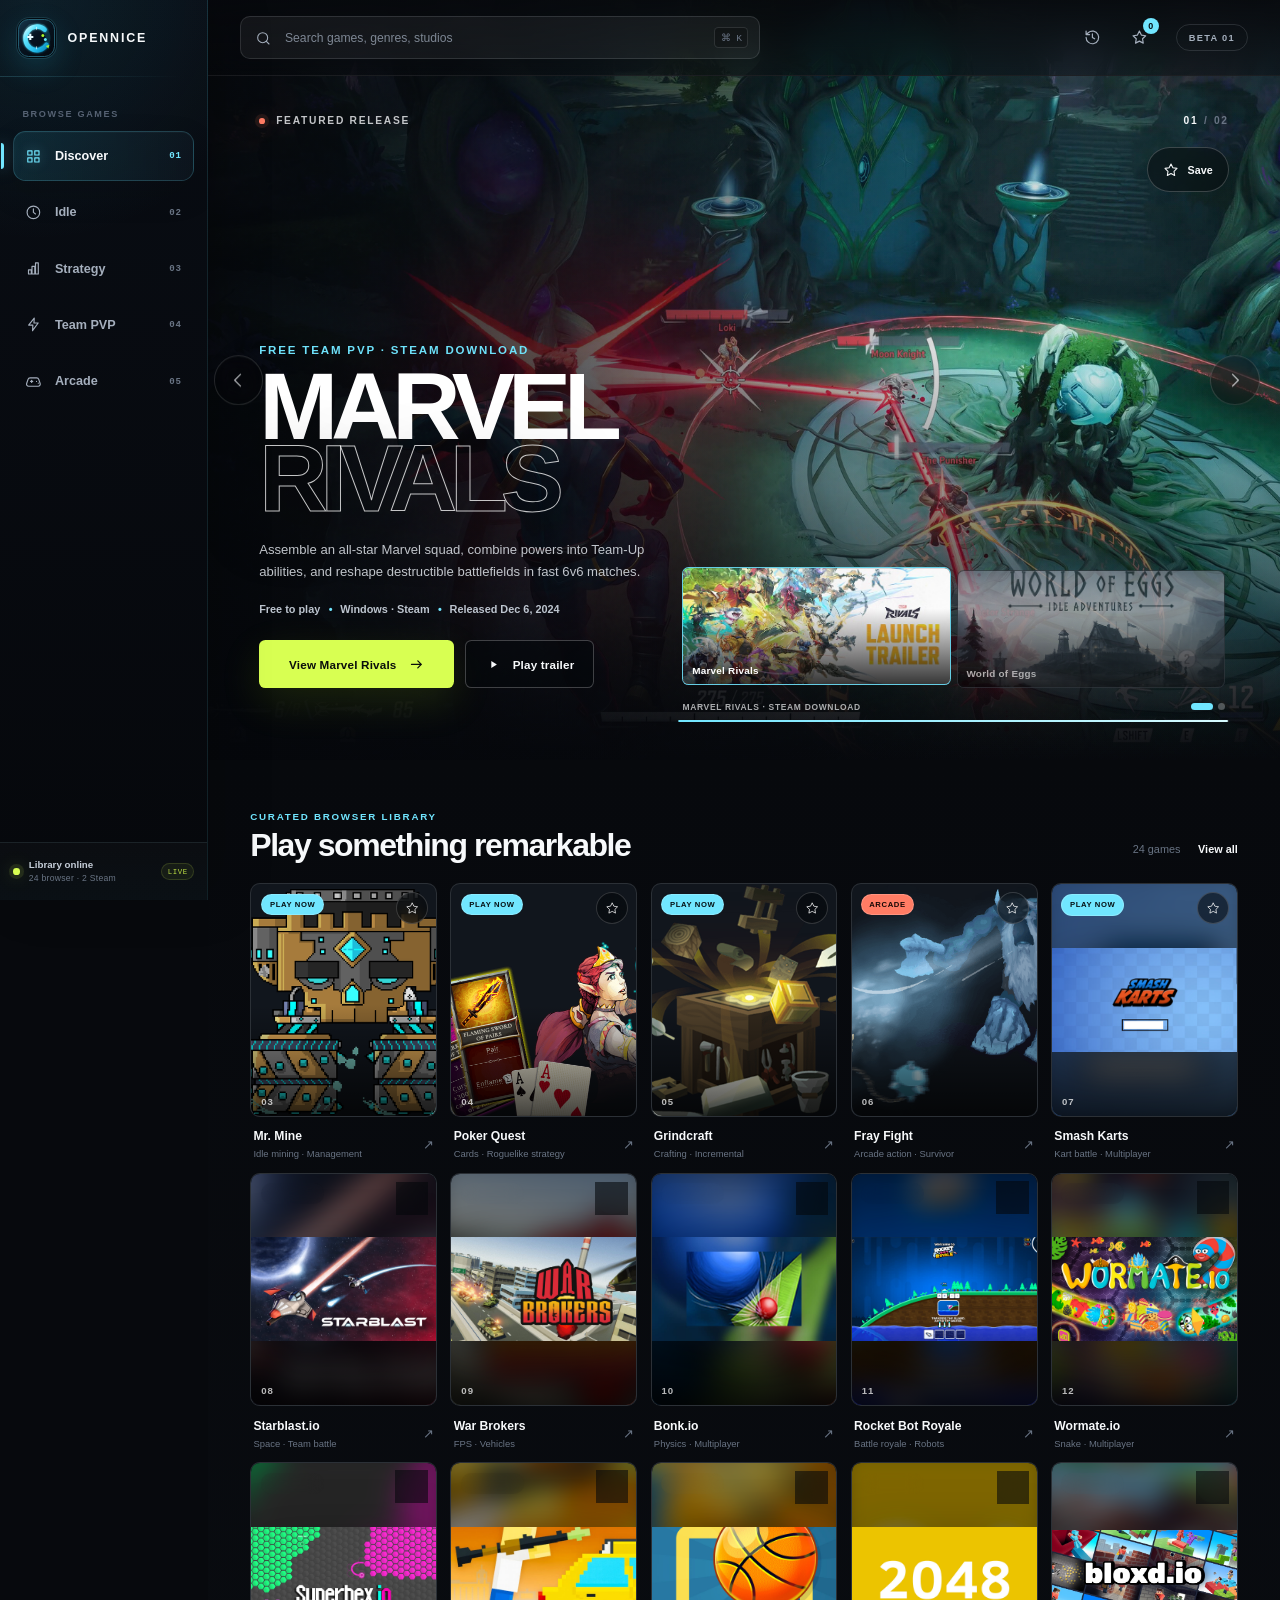
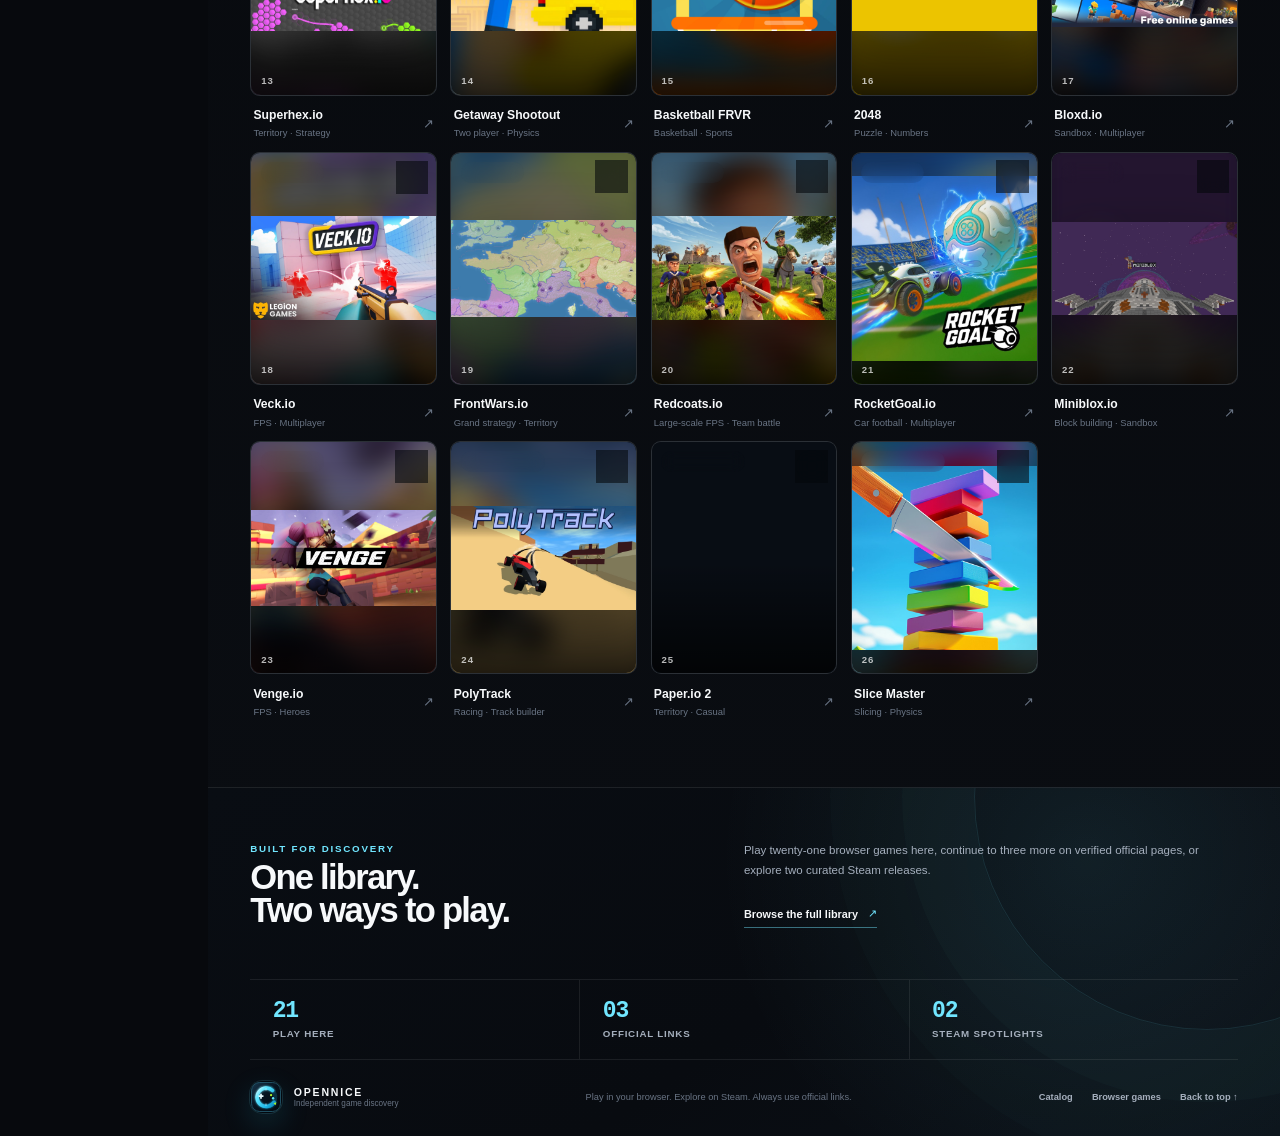
==== commit 8090985c: "feat: add ten curated game listings" ====
--- a/index.html
+++ b/index.html
@@ -7,7 +7,7 @@
   <title>Free Browser Games &amp; Indie Game Spotlights | OpenNice</title>
   <meta
     name="description"
-    content="Play 14 free browser games and discover curated releases on OpenNice, including Smash Karts, Starblast.io, Marvel Rivals and World of Eggs."
+    content="Explore 24 browser games on OpenNice: play 21 here, continue to three verified official pages, and discover two curated Steam releases."
   >
   <meta name="robots" content="index, follow, max-image-preview:large">
   <link rel="canonical" href="https://opennice.online/">
@@ -18,7 +18,7 @@
   <meta property="og:title" content="Free Browser Games &amp; Indie Game Spotlights">
   <meta
     property="og:description"
-    content="Fourteen playable browser games plus two detailed Steam game spotlights."
+    content="Twenty-four browser titles plus two detailed Steam game spotlights."
   >
   <meta property="og:url" content="https://opennice.online/">
   <meta property="og:image" content="https://opennice.online/assets/marvel-rivals/trailer-poster.jpg">
@@ -30,7 +30,7 @@
   <!-- 关键模块：样式版本号避免 Cloudflare 长缓存造成新版 HTML 搭配旧版 CSS。 -->
   <link rel="stylesheet" href="concept.css?v=20260728e">
 
-  <!-- 关键模块：结构化数据帮助搜索引擎理解十四款在线游戏与两款下载游戏的关系。 -->
+  <!-- 关键模块：结构化数据帮助搜索引擎理解二十四款浏览器游戏与两款下载游戏的关系。 -->
   <script type="application/ld+json">
     {
       "@context": "https://schema.org",
@@ -50,7 +50,7 @@
       "@context": "https://schema.org",
       "@type": "ItemList",
       "name": "Games on OpenNice",
-      "numberOfItems": 16,
+      "numberOfItems": 26,
       "itemListElement": [
         {"@type":"ListItem","position":1,"name":"Marvel Rivals","url":"https://opennice.online/marvel-rivals.html"},
         {"@type":"ListItem","position":2,"name":"World of Eggs: Idle Adventures","url":"https://opennice.online/world-of-eggs.html"},
@@ -67,7 +67,17 @@
         {"@type":"ListItem","position":13,"name":"Superhex.io","url":"https://opennice.online/game-player.html?game=superhex"},
         {"@type":"ListItem","position":14,"name":"Getaway Shootout","url":"https://opennice.online/game-player.html?game=getaway-shootout"},
         {"@type":"ListItem","position":15,"name":"Basketball FRVR","url":"https://opennice.online/game-player.html?game=basketball-frvr"},
-        {"@type":"ListItem","position":16,"name":"2048","url":"https://opennice.online/game-player.html?game=2048"}
+        {"@type":"ListItem","position":16,"name":"2048","url":"https://opennice.online/game-player.html?game=2048"},
+        {"@type":"ListItem","position":17,"name":"Bloxd.io","url":"https://opennice.online/game-player.html?game=bloxd"},
+        {"@type":"ListItem","position":18,"name":"Veck.io","url":"https://opennice.online/game-player.html?game=veck"},
+        {"@type":"ListItem","position":19,"name":"FrontWars.io","url":"https://opennice.online/game-player.html?game=frontwars"},
+        {"@type":"ListItem","position":20,"name":"Redcoats.io","url":"https://opennice.online/game-player.html?game=redcoats"},
+        {"@type":"ListItem","position":21,"name":"RocketGoal.io","url":"https://opennice.online/game-player.html?game=rocketgoal"},
+        {"@type":"ListItem","position":22,"name":"Miniblox.io","url":"https://opennice.online/game-player.html?game=miniblox"},
+        {"@type":"ListItem","position":23,"name":"Venge.io","url":"https://opennice.online/game-player.html?game=venge"},
+        {"@type":"ListItem","position":24,"name":"PolyTrack","url":"https://opennice.online/game-player.html?game=polytrack"},
+        {"@type":"ListItem","position":25,"name":"Paper.io 2","url":"https://opennice.online/game-player.html?game=paper-io-2"},
+        {"@type":"ListItem","position":26,"name":"Slice Master","url":"https://opennice.online/game-player.html?game=slice-master"}
       ]
     }
   </script>
@@ -127,7 +137,7 @@
       <span class="status-dot" aria-hidden="true"></span>
       <span class="rail-footer-copy">
         <strong>Library online</strong>
-        <span>14 playable · 2 spotlights</span>
+        <span>24 browser · 2 Steam</span>
       </span>
       <span class="rail-footer-pulse" aria-hidden="true">Live</span>
     </div>
@@ -279,7 +289,7 @@
             <h2 id="library-title">Play something remarkable</h2>
           </div>
           <div class="section-controls">
-            <span id="visibleGameCount">14 games</span>
+            <span id="visibleGameCount">24 games</span>
             <button class="text-button" id="showAllGames" type="button">View all</button>
           </div>
         </div>
@@ -378,8 +388,8 @@
 
           <div class="footer-message">
             <p>
-              Launch fourteen free browser games instantly, or explore curated
-              Steam releases through official media, developer details, and store links.
+              Play twenty-one browser games here, continue to three more on verified
+              official pages, or explore two curated Steam releases.
             </p>
             <a class="text-link" href="catalog.html">
               Browse the full library
@@ -390,16 +400,16 @@
 
         <dl class="footer-stats" aria-label="OpenNice library overview">
           <div>
-            <dt>14</dt>
-            <dd>Play instantly</dd>
+            <dt>21</dt>
+            <dd>Play here</dd>
+          </div>
+          <div>
+            <dt>03</dt>
+            <dd>Official links</dd>
           </div>
           <div>
             <dt>02</dt>
             <dd>Steam spotlights</dd>
-          </div>
-          <div>
-            <dt>01</dt>
-            <dd>Curated library</dd>
           </div>
         </dl>
 
@@ -448,7 +458,7 @@
 
   <div class="toast" id="toast" role="status" aria-live="polite"></div>
   <!-- 关键模块：先加载审核后的游戏数据，再初始化首页交互。 -->
-  <script src="browser-games.js?v=20260728b"></script>
-  <script src="concept.js?v=20260728d"></script>
+  <script src="browser-games.js?v=20260729a"></script>
+  <script src="concept.js?v=20260729a"></script>
 </body>
 </html>
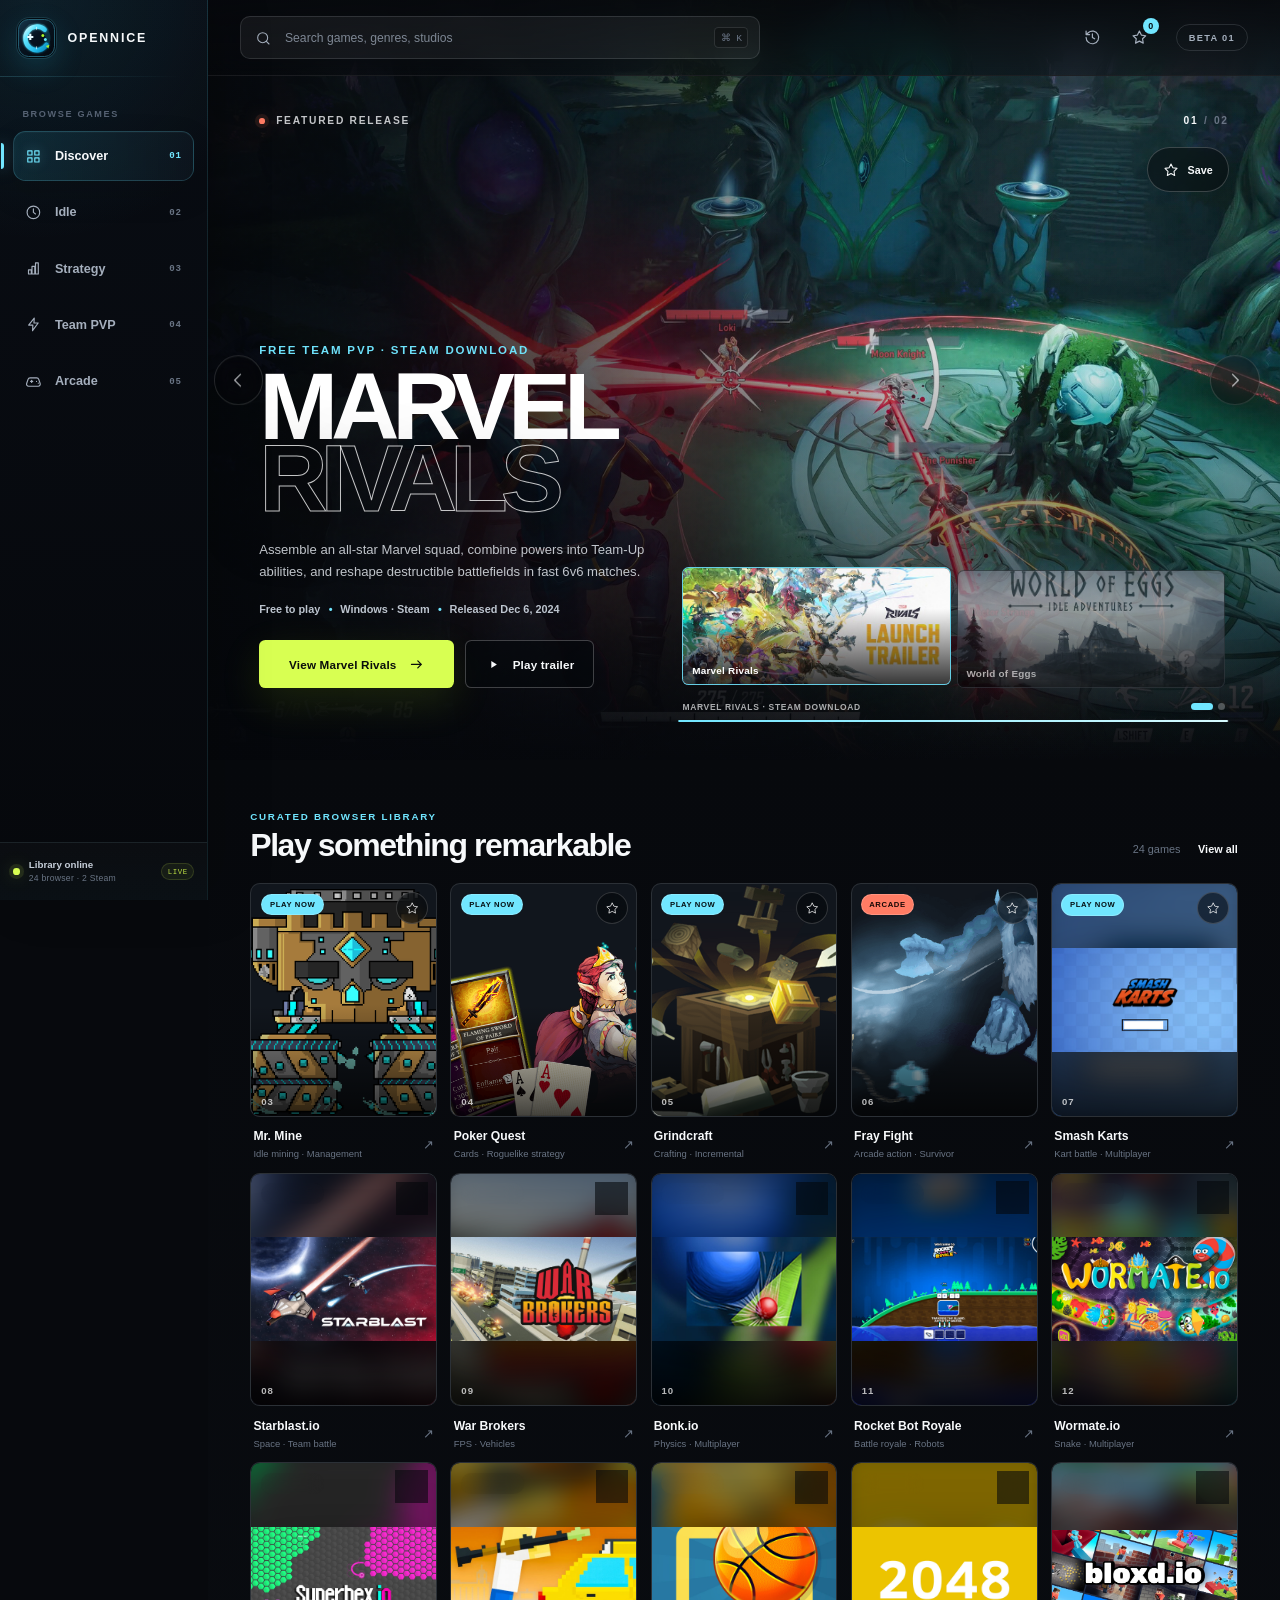
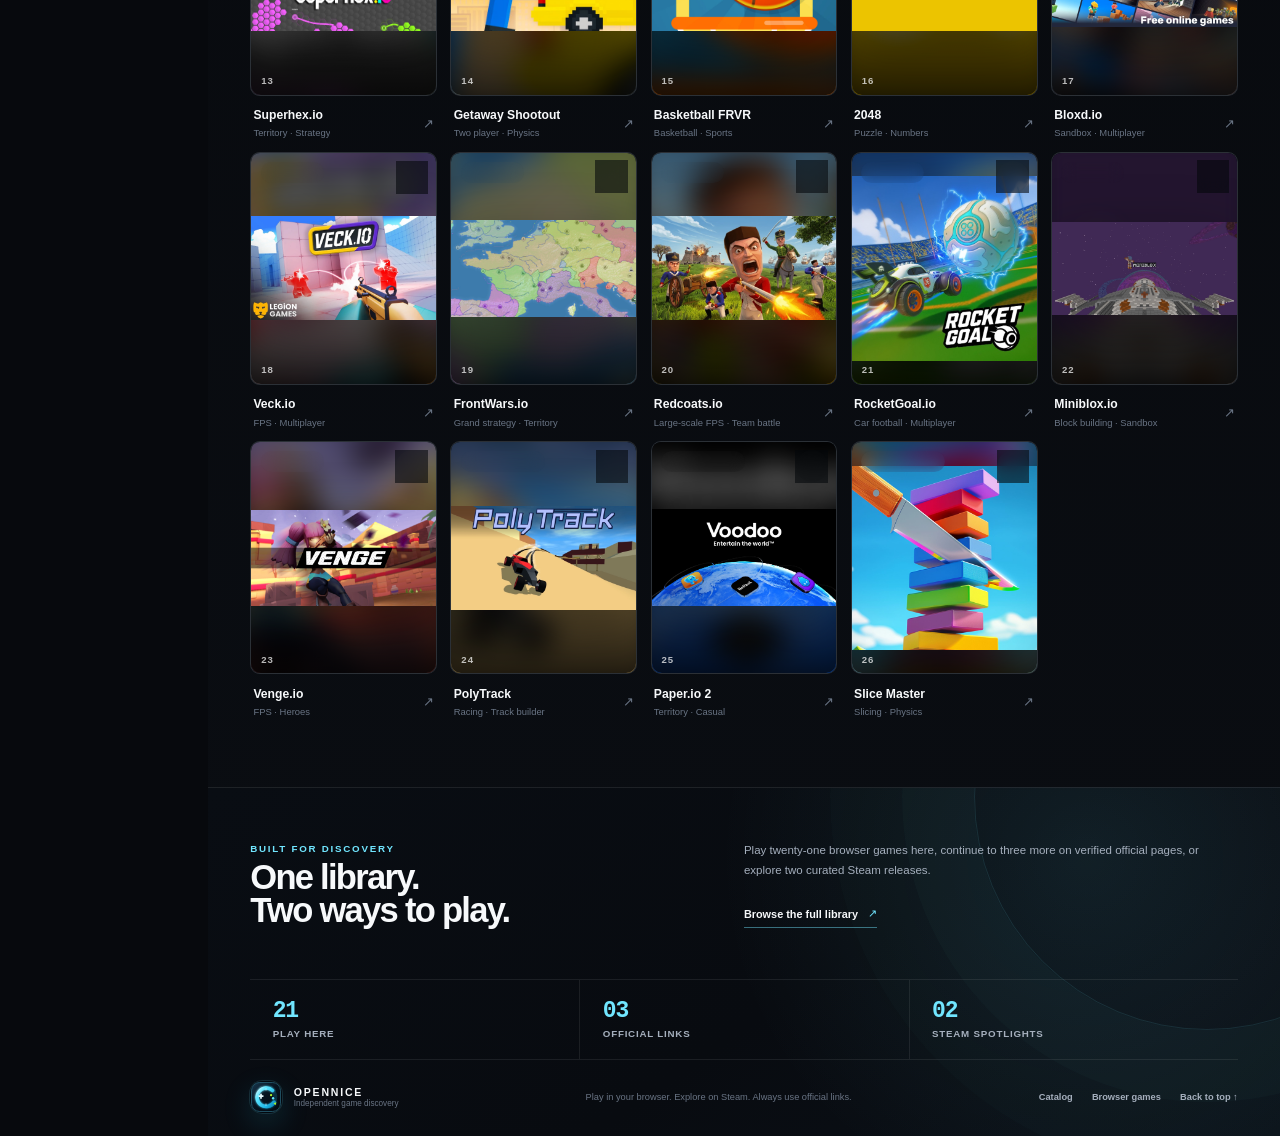
==== commit 73765e60: "fix: ship refreshed cover cache version" ====
--- a/index.html
+++ b/index.html
@@ -458,7 +458,7 @@
 
   <div class="toast" id="toast" role="status" aria-live="polite"></div>
   <!-- 关键模块：先加载审核后的游戏数据，再初始化首页交互。 -->
-  <script src="browser-games.js?v=20260729a"></script>
+  <script src="browser-games.js?v=20260729b"></script>
   <script src="concept.js?v=20260729a"></script>
 </body>
 </html>
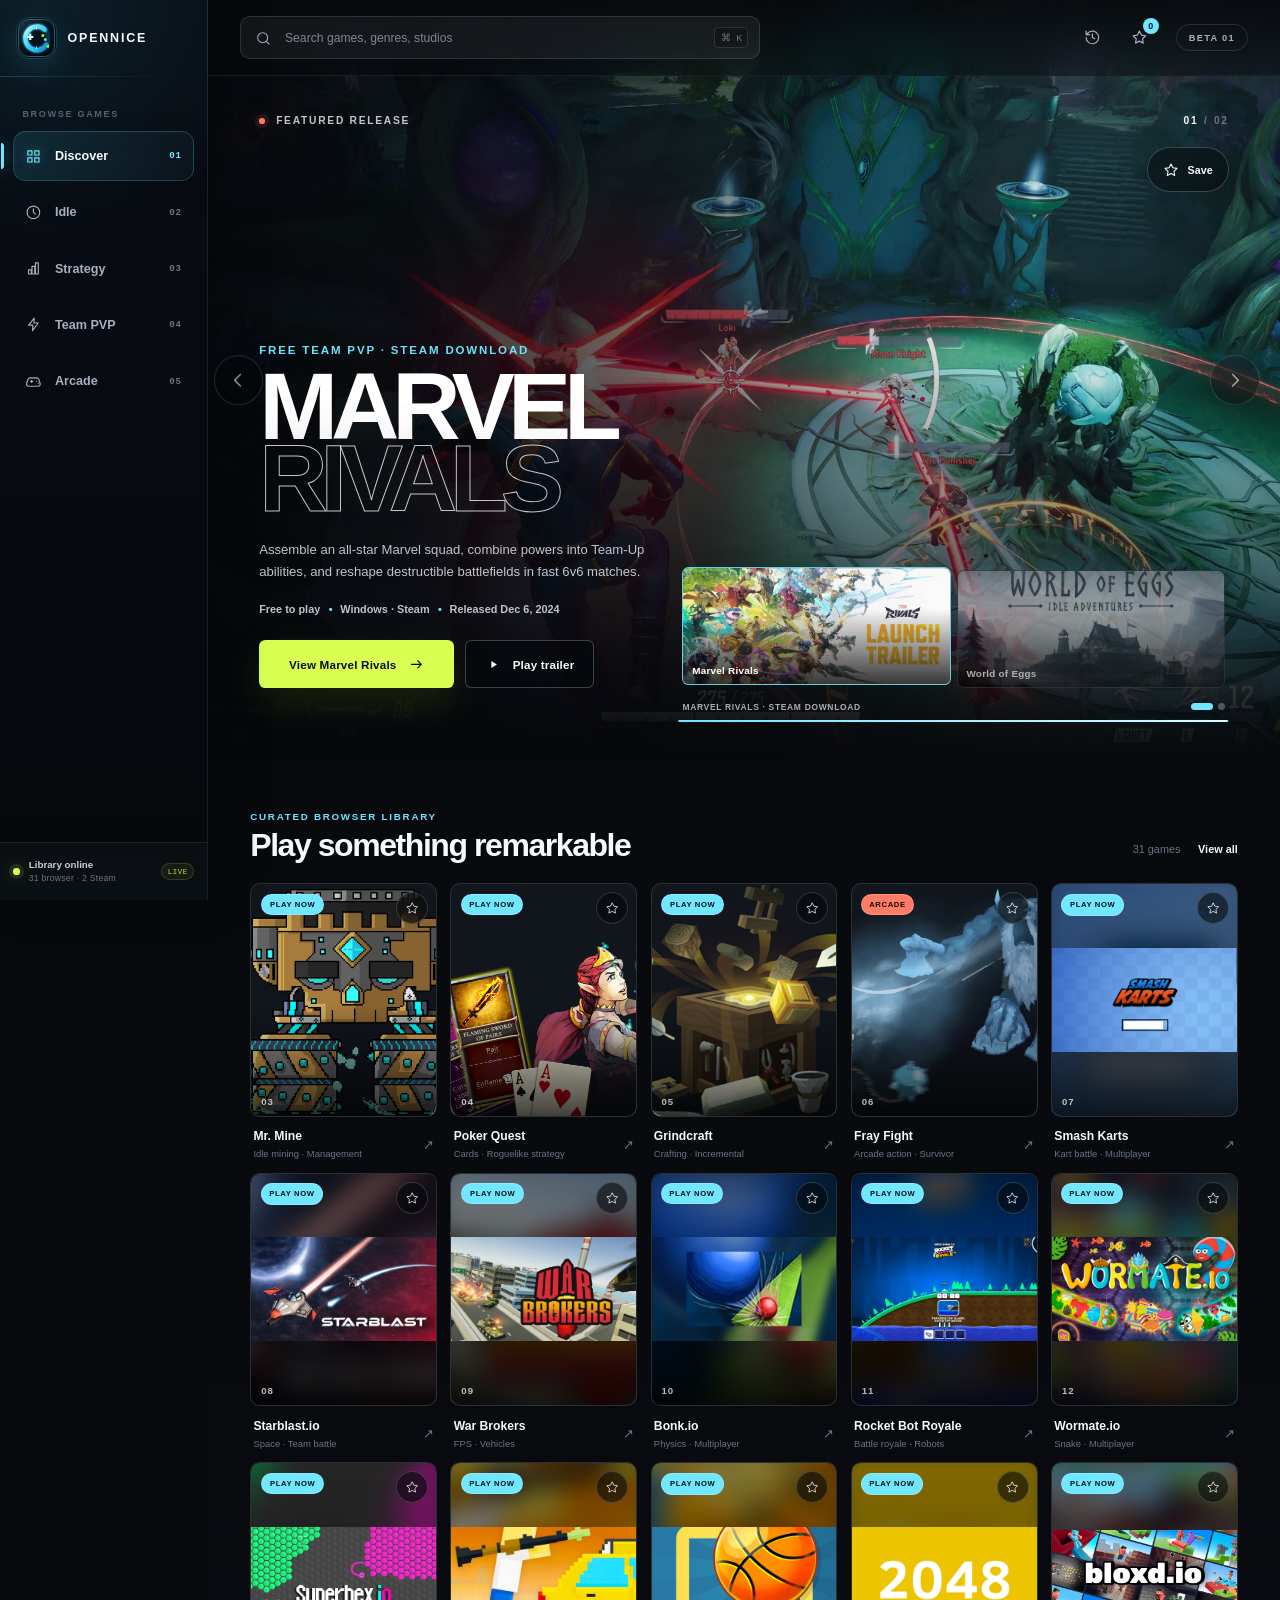
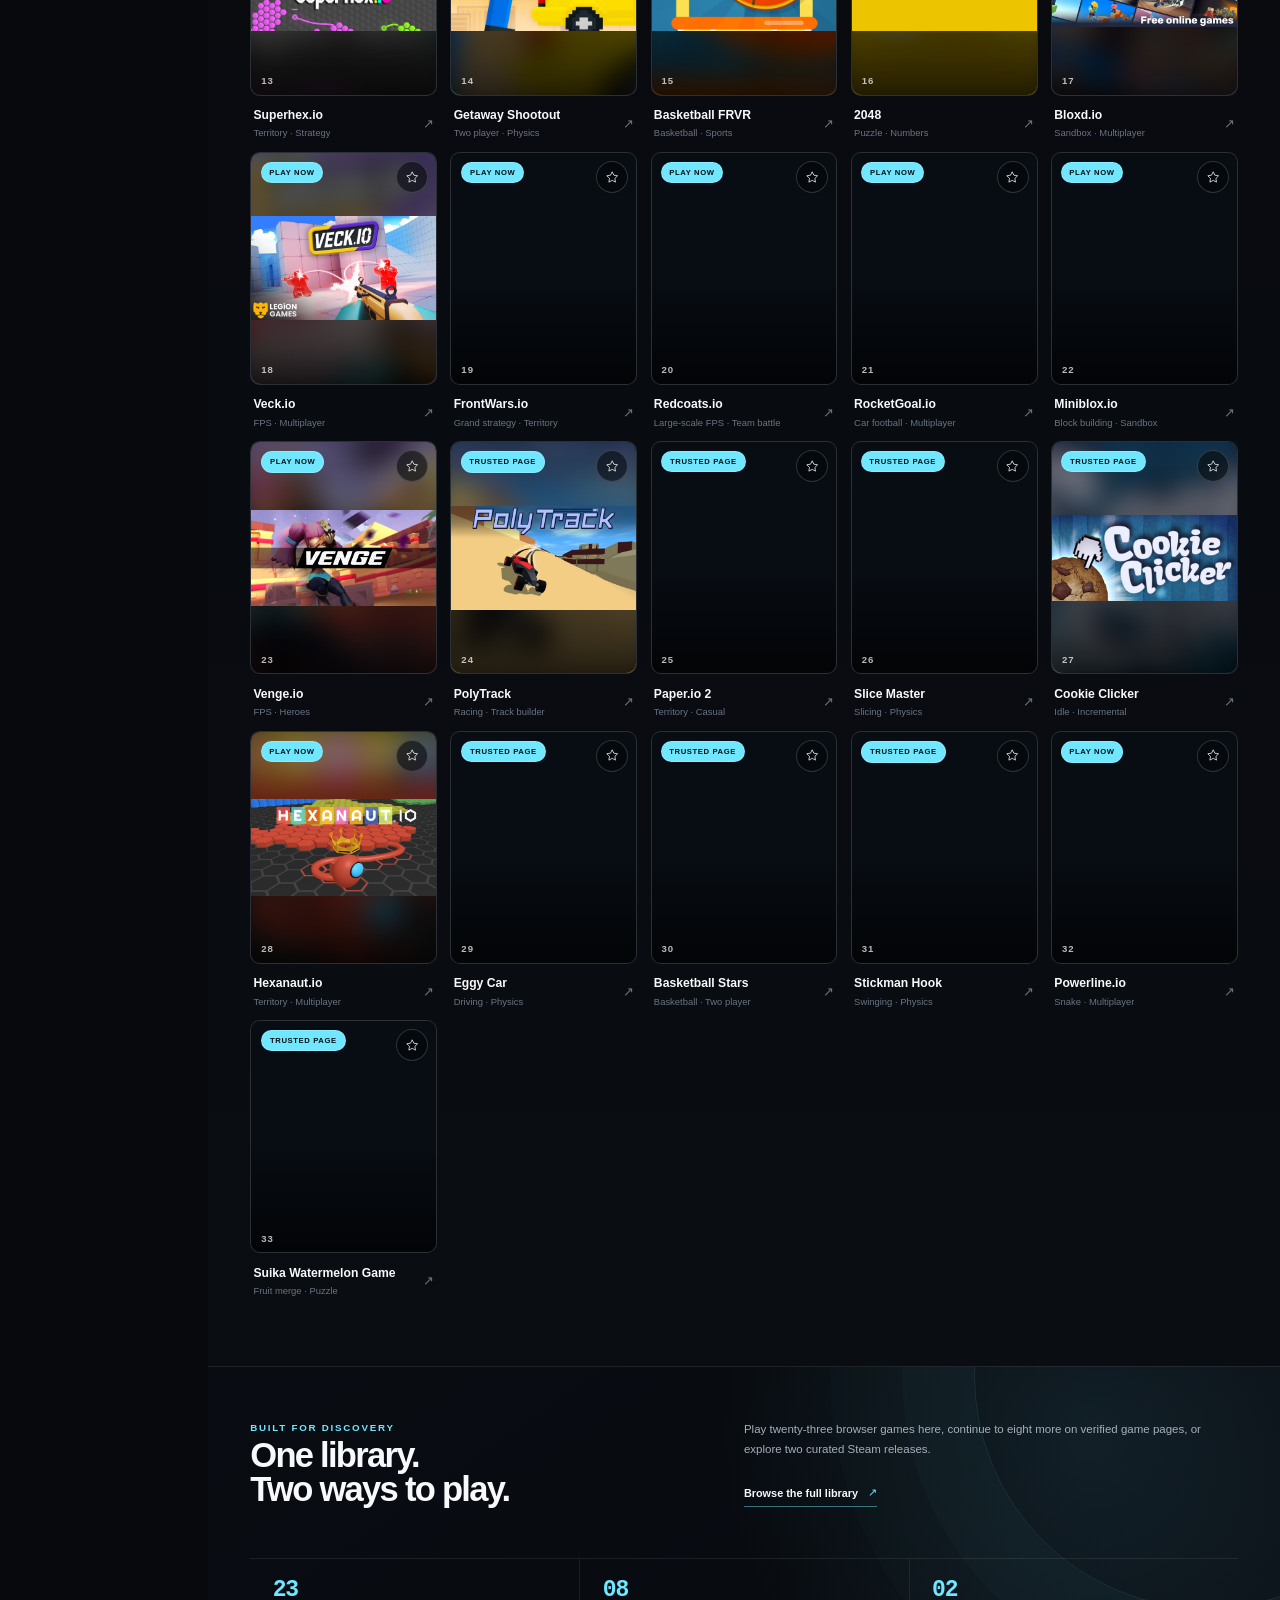
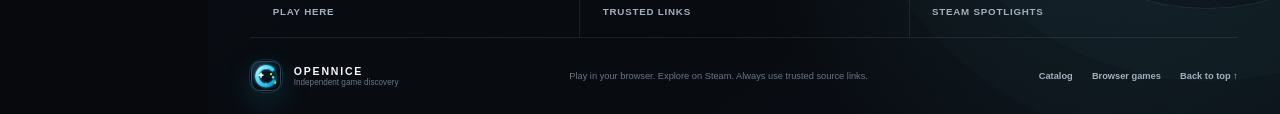
==== commit 5ff0702c: "feat: add seven curated browser games" ====
--- a/index.html
+++ b/index.html
@@ -7,7 +7,7 @@
   <title>Free Browser Games &amp; Indie Game Spotlights | OpenNice</title>
   <meta
     name="description"
-    content="Explore 24 browser games on OpenNice: play 21 here, continue to three verified official pages, and discover two curated Steam releases."
+    content="Explore 31 browser games on OpenNice: play 23 here, continue to eight verified game pages, and discover two curated Steam releases."
   >
   <meta name="robots" content="index, follow, max-image-preview:large">
   <link rel="canonical" href="https://opennice.online/">
@@ -18,7 +18,7 @@
   <meta property="og:title" content="Free Browser Games &amp; Indie Game Spotlights">
   <meta
     property="og:description"
-    content="Twenty-four browser titles plus two detailed Steam game spotlights."
+    content="Thirty-one browser titles plus two detailed Steam game spotlights."
   >
   <meta property="og:url" content="https://opennice.online/">
   <meta property="og:image" content="https://opennice.online/assets/marvel-rivals/trailer-poster.jpg">
@@ -30,7 +30,7 @@
   <!-- 关键模块：样式版本号避免 Cloudflare 长缓存造成新版 HTML 搭配旧版 CSS。 -->
   <link rel="stylesheet" href="concept.css?v=20260728e">
 
-  <!-- 关键模块：结构化数据帮助搜索引擎理解二十四款浏览器游戏与两款下载游戏的关系。 -->
+  <!-- 关键模块：结构化数据帮助搜索引擎理解三十一款浏览器游戏与两款下载游戏的关系。 -->
   <script type="application/ld+json">
     {
       "@context": "https://schema.org",
@@ -50,7 +50,7 @@
       "@context": "https://schema.org",
       "@type": "ItemList",
       "name": "Games on OpenNice",
-      "numberOfItems": 26,
+      "numberOfItems": 33,
       "itemListElement": [
         {"@type":"ListItem","position":1,"name":"Marvel Rivals","url":"https://opennice.online/marvel-rivals.html"},
         {"@type":"ListItem","position":2,"name":"World of Eggs: Idle Adventures","url":"https://opennice.online/world-of-eggs.html"},
@@ -77,7 +77,14 @@
         {"@type":"ListItem","position":23,"name":"Venge.io","url":"https://opennice.online/game-player.html?game=venge"},
         {"@type":"ListItem","position":24,"name":"PolyTrack","url":"https://opennice.online/game-player.html?game=polytrack"},
         {"@type":"ListItem","position":25,"name":"Paper.io 2","url":"https://opennice.online/game-player.html?game=paper-io-2"},
-        {"@type":"ListItem","position":26,"name":"Slice Master","url":"https://opennice.online/game-player.html?game=slice-master"}
+        {"@type":"ListItem","position":26,"name":"Slice Master","url":"https://opennice.online/game-player.html?game=slice-master"},
+        {"@type":"ListItem","position":27,"name":"Cookie Clicker","url":"https://opennice.online/game-player.html?game=cookie-clicker"},
+        {"@type":"ListItem","position":28,"name":"Hexanaut.io","url":"https://opennice.online/game-player.html?game=hexanaut"},
+        {"@type":"ListItem","position":29,"name":"Eggy Car","url":"https://opennice.online/game-player.html?game=eggy-car"},
+        {"@type":"ListItem","position":30,"name":"Basketball Stars","url":"https://opennice.online/game-player.html?game=basketball-stars"},
+        {"@type":"ListItem","position":31,"name":"Stickman Hook","url":"https://opennice.online/game-player.html?game=stickman-hook"},
+        {"@type":"ListItem","position":32,"name":"Powerline.io","url":"https://opennice.online/game-player.html?game=powerline"},
+        {"@type":"ListItem","position":33,"name":"Suika Watermelon Game","url":"https://opennice.online/game-player.html?game=suika-game"}
       ]
     }
   </script>
@@ -137,7 +144,7 @@
       <span class="status-dot" aria-hidden="true"></span>
       <span class="rail-footer-copy">
         <strong>Library online</strong>
-        <span>24 browser · 2 Steam</span>
+        <span>31 browser · 2 Steam</span>
       </span>
       <span class="rail-footer-pulse" aria-hidden="true">Live</span>
     </div>
@@ -388,8 +395,8 @@
 
           <div class="footer-message">
             <p>
-              Play twenty-one browser games here, continue to three more on verified
-              official pages, or explore two curated Steam releases.
+              Play twenty-three browser games here, continue to eight more on verified
+              game pages, or explore two curated Steam releases.
             </p>
             <a class="text-link" href="catalog.html">
               Browse the full library
@@ -400,12 +407,12 @@
 
         <dl class="footer-stats" aria-label="OpenNice library overview">
           <div>
-            <dt>21</dt>
+            <dt>23</dt>
             <dd>Play here</dd>
           </div>
           <div>
-            <dt>03</dt>
-            <dd>Official links</dd>
+            <dt>08</dt>
+            <dd>Trusted links</dd>
           </div>
           <div>
             <dt>02</dt>
@@ -424,7 +431,7 @@
             </span>
           </a>
 
-          <p>Play in your browser. Explore on Steam. Always use official links.</p>
+          <p>Play in your browser. Explore on Steam. Always use trusted source links.</p>
 
           <nav class="footer-nav" aria-label="Footer">
             <a href="catalog.html">Catalog</a>
@@ -458,7 +465,7 @@
 
   <div class="toast" id="toast" role="status" aria-live="polite"></div>
   <!-- 关键模块：先加载审核后的游戏数据，再初始化首页交互。 -->
-  <script src="browser-games.js?v=20260729b"></script>
-  <script src="concept.js?v=20260729a"></script>
+  <script src="browser-games.js?v=20260729d"></script>
+  <script src="concept.js?v=20260729d"></script>
 </body>
 </html>
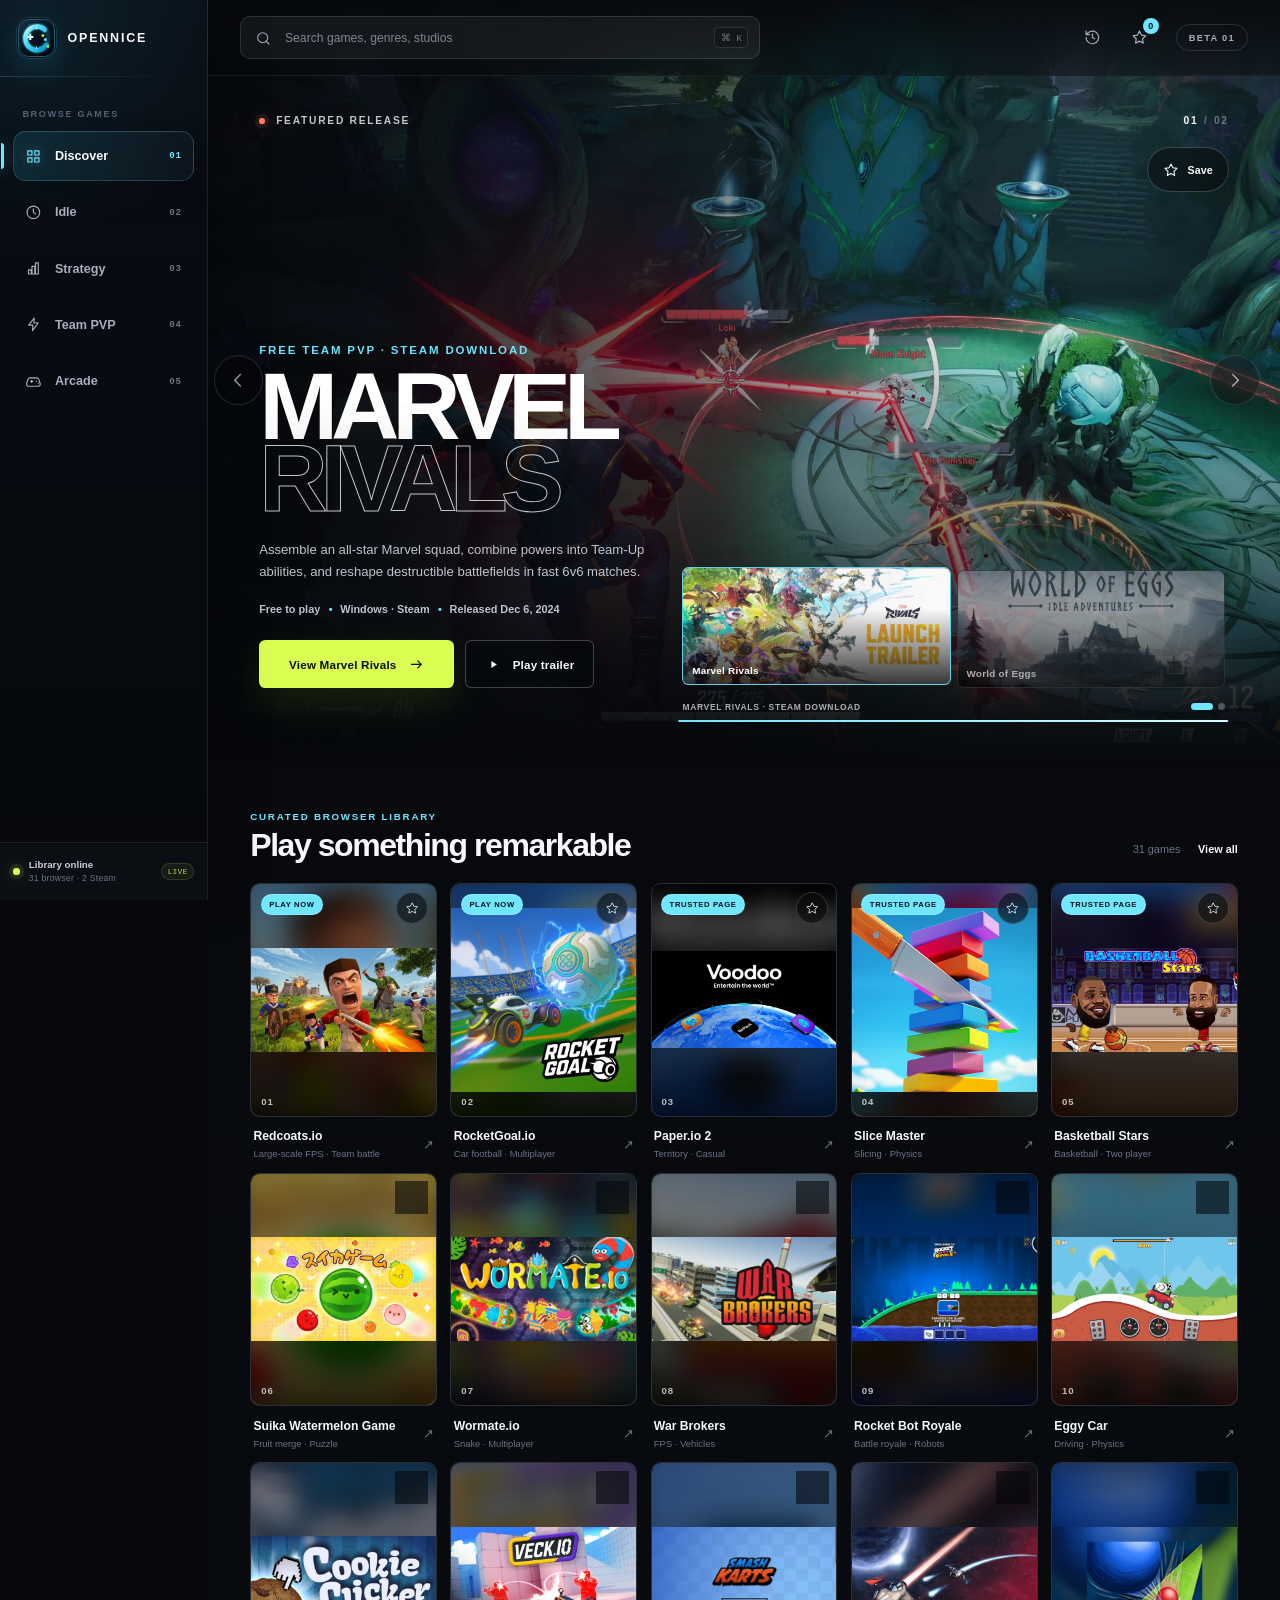
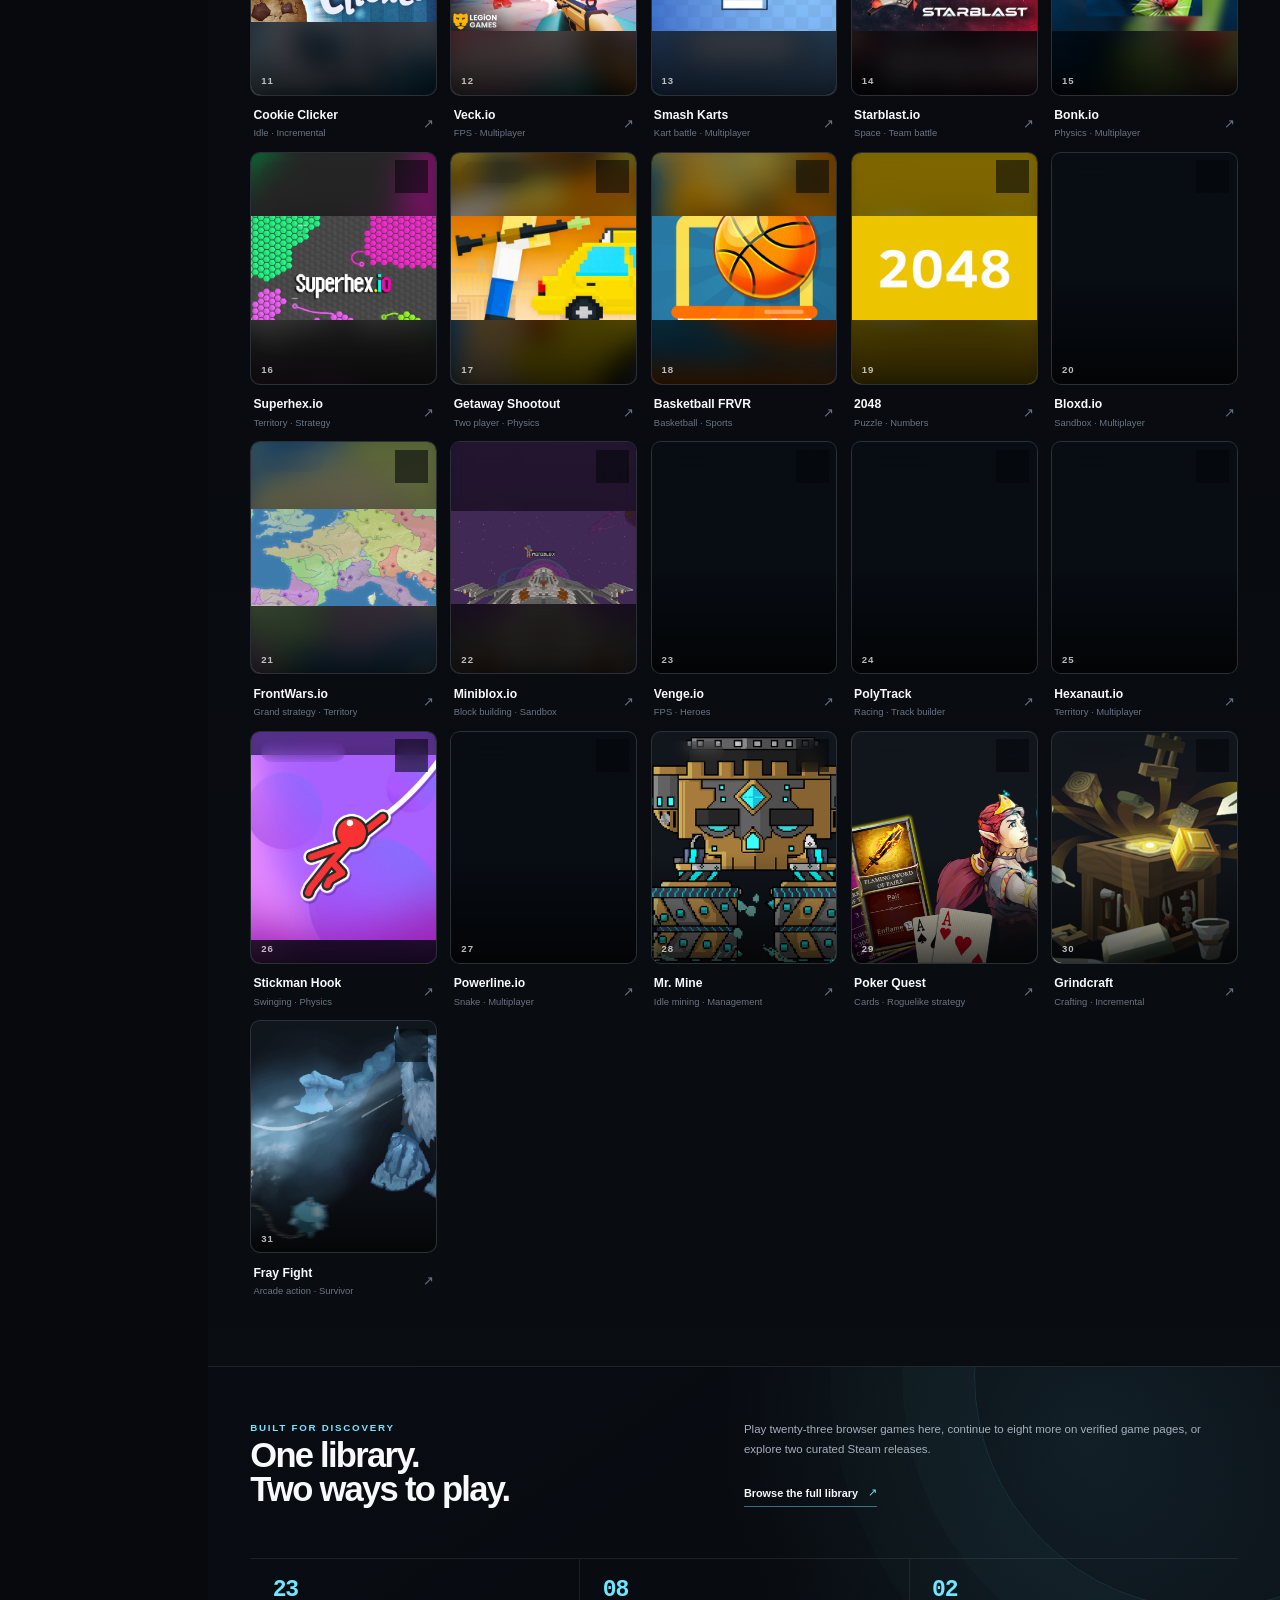
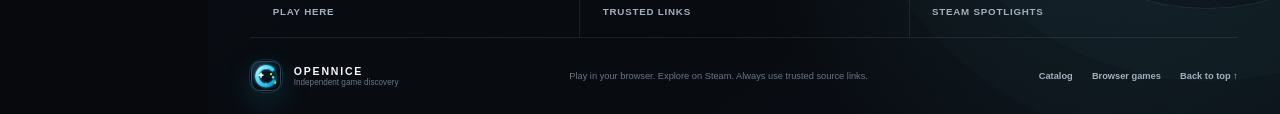
==== commit bd7e4ea6: "feat: prioritize selected browser games" ====
--- a/index.html
+++ b/index.html
@@ -52,39 +52,39 @@
       "name": "Games on OpenNice",
       "numberOfItems": 33,
       "itemListElement": [
-        {"@type":"ListItem","position":1,"name":"Marvel Rivals","url":"https://opennice.online/marvel-rivals.html"},
-        {"@type":"ListItem","position":2,"name":"World of Eggs: Idle Adventures","url":"https://opennice.online/world-of-eggs.html"},
-        {"@type":"ListItem","position":3,"name":"Mr. Mine","url":"https://opennice.online/mr-mine.html"},
-        {"@type":"ListItem","position":4,"name":"Poker Quest","url":"https://opennice.online/poker-quest.html"},
-        {"@type":"ListItem","position":5,"name":"Grindcraft","url":"https://opennice.online/grindcraft.html"},
-        {"@type":"ListItem","position":6,"name":"Fray Fight","url":"https://opennice.online/fray-fight.html"},
-        {"@type":"ListItem","position":7,"name":"Smash Karts","url":"https://opennice.online/game-player.html?game=smash-karts"},
-        {"@type":"ListItem","position":8,"name":"Starblast.io","url":"https://opennice.online/game-player.html?game=starblast"},
-        {"@type":"ListItem","position":9,"name":"War Brokers","url":"https://opennice.online/game-player.html?game=war-brokers"},
-        {"@type":"ListItem","position":10,"name":"Bonk.io","url":"https://opennice.online/game-player.html?game=bonk"},
-        {"@type":"ListItem","position":11,"name":"Rocket Bot Royale","url":"https://opennice.online/game-player.html?game=rocket-bot-royale"},
-        {"@type":"ListItem","position":12,"name":"Wormate.io","url":"https://opennice.online/game-player.html?game=wormate"},
-        {"@type":"ListItem","position":13,"name":"Superhex.io","url":"https://opennice.online/game-player.html?game=superhex"},
-        {"@type":"ListItem","position":14,"name":"Getaway Shootout","url":"https://opennice.online/game-player.html?game=getaway-shootout"},
-        {"@type":"ListItem","position":15,"name":"Basketball FRVR","url":"https://opennice.online/game-player.html?game=basketball-frvr"},
-        {"@type":"ListItem","position":16,"name":"2048","url":"https://opennice.online/game-player.html?game=2048"},
-        {"@type":"ListItem","position":17,"name":"Bloxd.io","url":"https://opennice.online/game-player.html?game=bloxd"},
-        {"@type":"ListItem","position":18,"name":"Veck.io","url":"https://opennice.online/game-player.html?game=veck"},
-        {"@type":"ListItem","position":19,"name":"FrontWars.io","url":"https://opennice.online/game-player.html?game=frontwars"},
-        {"@type":"ListItem","position":20,"name":"Redcoats.io","url":"https://opennice.online/game-player.html?game=redcoats"},
-        {"@type":"ListItem","position":21,"name":"RocketGoal.io","url":"https://opennice.online/game-player.html?game=rocketgoal"},
+        {"@type":"ListItem","position":1,"name":"Redcoats.io","url":"https://opennice.online/game-player.html?game=redcoats"},
+        {"@type":"ListItem","position":2,"name":"RocketGoal.io","url":"https://opennice.online/game-player.html?game=rocketgoal"},
+        {"@type":"ListItem","position":3,"name":"Paper.io 2","url":"https://opennice.online/game-player.html?game=paper-io-2"},
+        {"@type":"ListItem","position":4,"name":"Slice Master","url":"https://opennice.online/game-player.html?game=slice-master"},
+        {"@type":"ListItem","position":5,"name":"Basketball Stars","url":"https://opennice.online/game-player.html?game=basketball-stars"},
+        {"@type":"ListItem","position":6,"name":"Suika Watermelon Game","url":"https://opennice.online/game-player.html?game=suika-game"},
+        {"@type":"ListItem","position":7,"name":"Wormate.io","url":"https://opennice.online/game-player.html?game=wormate"},
+        {"@type":"ListItem","position":8,"name":"War Brokers","url":"https://opennice.online/game-player.html?game=war-brokers"},
+        {"@type":"ListItem","position":9,"name":"Rocket Bot Royale","url":"https://opennice.online/game-player.html?game=rocket-bot-royale"},
+        {"@type":"ListItem","position":10,"name":"Eggy Car","url":"https://opennice.online/game-player.html?game=eggy-car"},
+        {"@type":"ListItem","position":11,"name":"Cookie Clicker","url":"https://opennice.online/game-player.html?game=cookie-clicker"},
+        {"@type":"ListItem","position":12,"name":"Veck.io","url":"https://opennice.online/game-player.html?game=veck"},
+        {"@type":"ListItem","position":13,"name":"Smash Karts","url":"https://opennice.online/game-player.html?game=smash-karts"},
+        {"@type":"ListItem","position":14,"name":"Starblast.io","url":"https://opennice.online/game-player.html?game=starblast"},
+        {"@type":"ListItem","position":15,"name":"Bonk.io","url":"https://opennice.online/game-player.html?game=bonk"},
+        {"@type":"ListItem","position":16,"name":"Superhex.io","url":"https://opennice.online/game-player.html?game=superhex"},
+        {"@type":"ListItem","position":17,"name":"Getaway Shootout","url":"https://opennice.online/game-player.html?game=getaway-shootout"},
+        {"@type":"ListItem","position":18,"name":"Basketball FRVR","url":"https://opennice.online/game-player.html?game=basketball-frvr"},
+        {"@type":"ListItem","position":19,"name":"2048","url":"https://opennice.online/game-player.html?game=2048"},
+        {"@type":"ListItem","position":20,"name":"Bloxd.io","url":"https://opennice.online/game-player.html?game=bloxd"},
+        {"@type":"ListItem","position":21,"name":"FrontWars.io","url":"https://opennice.online/game-player.html?game=frontwars"},
         {"@type":"ListItem","position":22,"name":"Miniblox.io","url":"https://opennice.online/game-player.html?game=miniblox"},
         {"@type":"ListItem","position":23,"name":"Venge.io","url":"https://opennice.online/game-player.html?game=venge"},
         {"@type":"ListItem","position":24,"name":"PolyTrack","url":"https://opennice.online/game-player.html?game=polytrack"},
-        {"@type":"ListItem","position":25,"name":"Paper.io 2","url":"https://opennice.online/game-player.html?game=paper-io-2"},
-        {"@type":"ListItem","position":26,"name":"Slice Master","url":"https://opennice.online/game-player.html?game=slice-master"},
-        {"@type":"ListItem","position":27,"name":"Cookie Clicker","url":"https://opennice.online/game-player.html?game=cookie-clicker"},
-        {"@type":"ListItem","position":28,"name":"Hexanaut.io","url":"https://opennice.online/game-player.html?game=hexanaut"},
-        {"@type":"ListItem","position":29,"name":"Eggy Car","url":"https://opennice.online/game-player.html?game=eggy-car"},
-        {"@type":"ListItem","position":30,"name":"Basketball Stars","url":"https://opennice.online/game-player.html?game=basketball-stars"},
-        {"@type":"ListItem","position":31,"name":"Stickman Hook","url":"https://opennice.online/game-player.html?game=stickman-hook"},
-        {"@type":"ListItem","position":32,"name":"Powerline.io","url":"https://opennice.online/game-player.html?game=powerline"},
-        {"@type":"ListItem","position":33,"name":"Suika Watermelon Game","url":"https://opennice.online/game-player.html?game=suika-game"}
+        {"@type":"ListItem","position":25,"name":"Hexanaut.io","url":"https://opennice.online/game-player.html?game=hexanaut"},
+        {"@type":"ListItem","position":26,"name":"Stickman Hook","url":"https://opennice.online/game-player.html?game=stickman-hook"},
+        {"@type":"ListItem","position":27,"name":"Powerline.io","url":"https://opennice.online/game-player.html?game=powerline"},
+        {"@type":"ListItem","position":28,"name":"Mr. Mine","url":"https://opennice.online/mr-mine.html"},
+        {"@type":"ListItem","position":29,"name":"Poker Quest","url":"https://opennice.online/poker-quest.html"},
+        {"@type":"ListItem","position":30,"name":"Grindcraft","url":"https://opennice.online/grindcraft.html"},
+        {"@type":"ListItem","position":31,"name":"Fray Fight","url":"https://opennice.online/fray-fight.html"},
+        {"@type":"ListItem","position":32,"name":"Marvel Rivals","url":"https://opennice.online/marvel-rivals.html"},
+        {"@type":"ListItem","position":33,"name":"World of Eggs: Idle Adventures","url":"https://opennice.online/world-of-eggs.html"}
       ]
     }
   </script>
@@ -305,7 +305,7 @@
           <article class="game-card" data-category="idle strategy" data-search="mr mine idle mining strategy playsaurus" data-href="mr-mine.html" tabindex="0">
             <div class="game-art">
               <img src="assets/covers/mr-mine.png" alt="Mr. Mine game artwork" width="898" height="664" loading="lazy">
-              <span class="card-rank">03</span>
+              <span class="card-rank">28</span>
               <span class="card-badge card-badge--blue">Play now</span>
               <span class="card-hover-label" aria-hidden="true">View game <span>↗</span></span>
               <button class="card-save" type="button" aria-label="Save Mr. Mine" aria-pressed="false" data-save-game="Mr. Mine">
@@ -324,7 +324,7 @@
           <article class="game-card" data-category="strategy" data-search="poker quest cards roguelike strategy playsaurus" data-href="poker-quest.html" tabindex="0">
             <div class="game-art">
               <img src="assets/covers/poker-quest.png" alt="Poker Quest game artwork" width="1313" height="922" loading="lazy">
-              <span class="card-rank">04</span>
+              <span class="card-rank">29</span>
               <span class="card-badge card-badge--blue">Play now</span>
               <span class="card-hover-label" aria-hidden="true">View game <span>↗</span></span>
               <button class="card-save" type="button" aria-label="Save Poker Quest" aria-pressed="false" data-save-game="Poker Quest">
@@ -343,7 +343,7 @@
           <article class="game-card" data-category="idle strategy" data-search="grindcraft crafting idle strategy playsaurus" data-href="grindcraft.html" tabindex="0">
             <div class="game-art">
               <img src="assets/covers/grindcraft.png" alt="Grindcraft game artwork" width="1018" height="692" loading="lazy">
-              <span class="card-rank">05</span>
+              <span class="card-rank">30</span>
               <span class="card-badge card-badge--blue">Play now</span>
               <span class="card-hover-label" aria-hidden="true">View game <span>↗</span></span>
               <button class="card-save" type="button" aria-label="Save Grindcraft" aria-pressed="false" data-save-game="Grindcraft">
@@ -362,7 +362,7 @@
           <article class="game-card" data-category="arcade" data-search="fray fight arcade action survivor playsaurus" data-href="fray-fight.html" tabindex="0">
             <div class="game-art">
               <img src="assets/covers/fray-fight.png" alt="Fray Fight game artwork" width="1080" height="678" loading="lazy">
-              <span class="card-rank">06</span>
+              <span class="card-rank">31</span>
               <span class="card-badge card-badge--coral">Arcade</span>
               <span class="card-hover-label" aria-hidden="true">View game <span>↗</span></span>
               <button class="card-save" type="button" aria-label="Save Fray Fight" aria-pressed="false" data-save-game="Fray Fight">
@@ -465,7 +465,7 @@
 
   <div class="toast" id="toast" role="status" aria-live="polite"></div>
   <!-- 关键模块：先加载审核后的游戏数据，再初始化首页交互。 -->
-  <script src="browser-games.js?v=20260729d"></script>
-  <script src="concept.js?v=20260729d"></script>
+  <script src="browser-games.js?v=20260729e"></script>
+  <script src="concept.js?v=20260729e"></script>
 </body>
 </html>
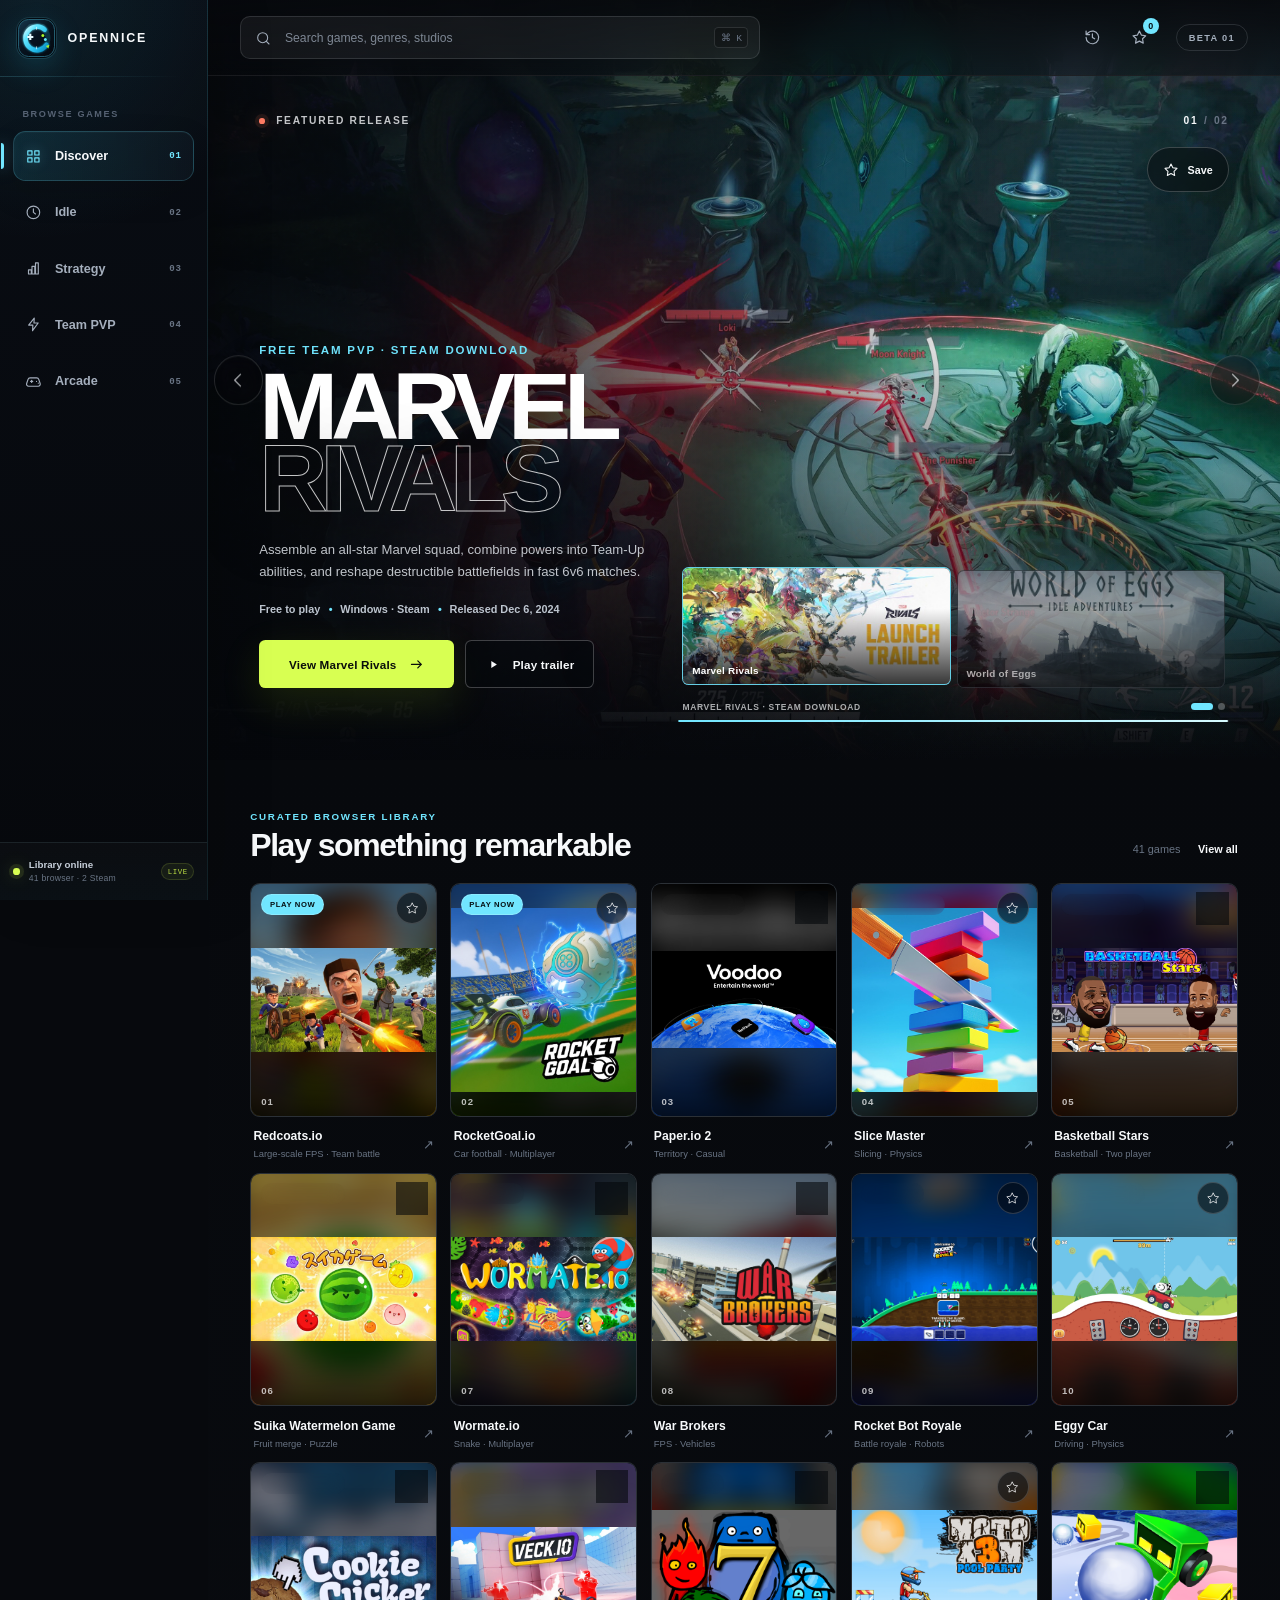
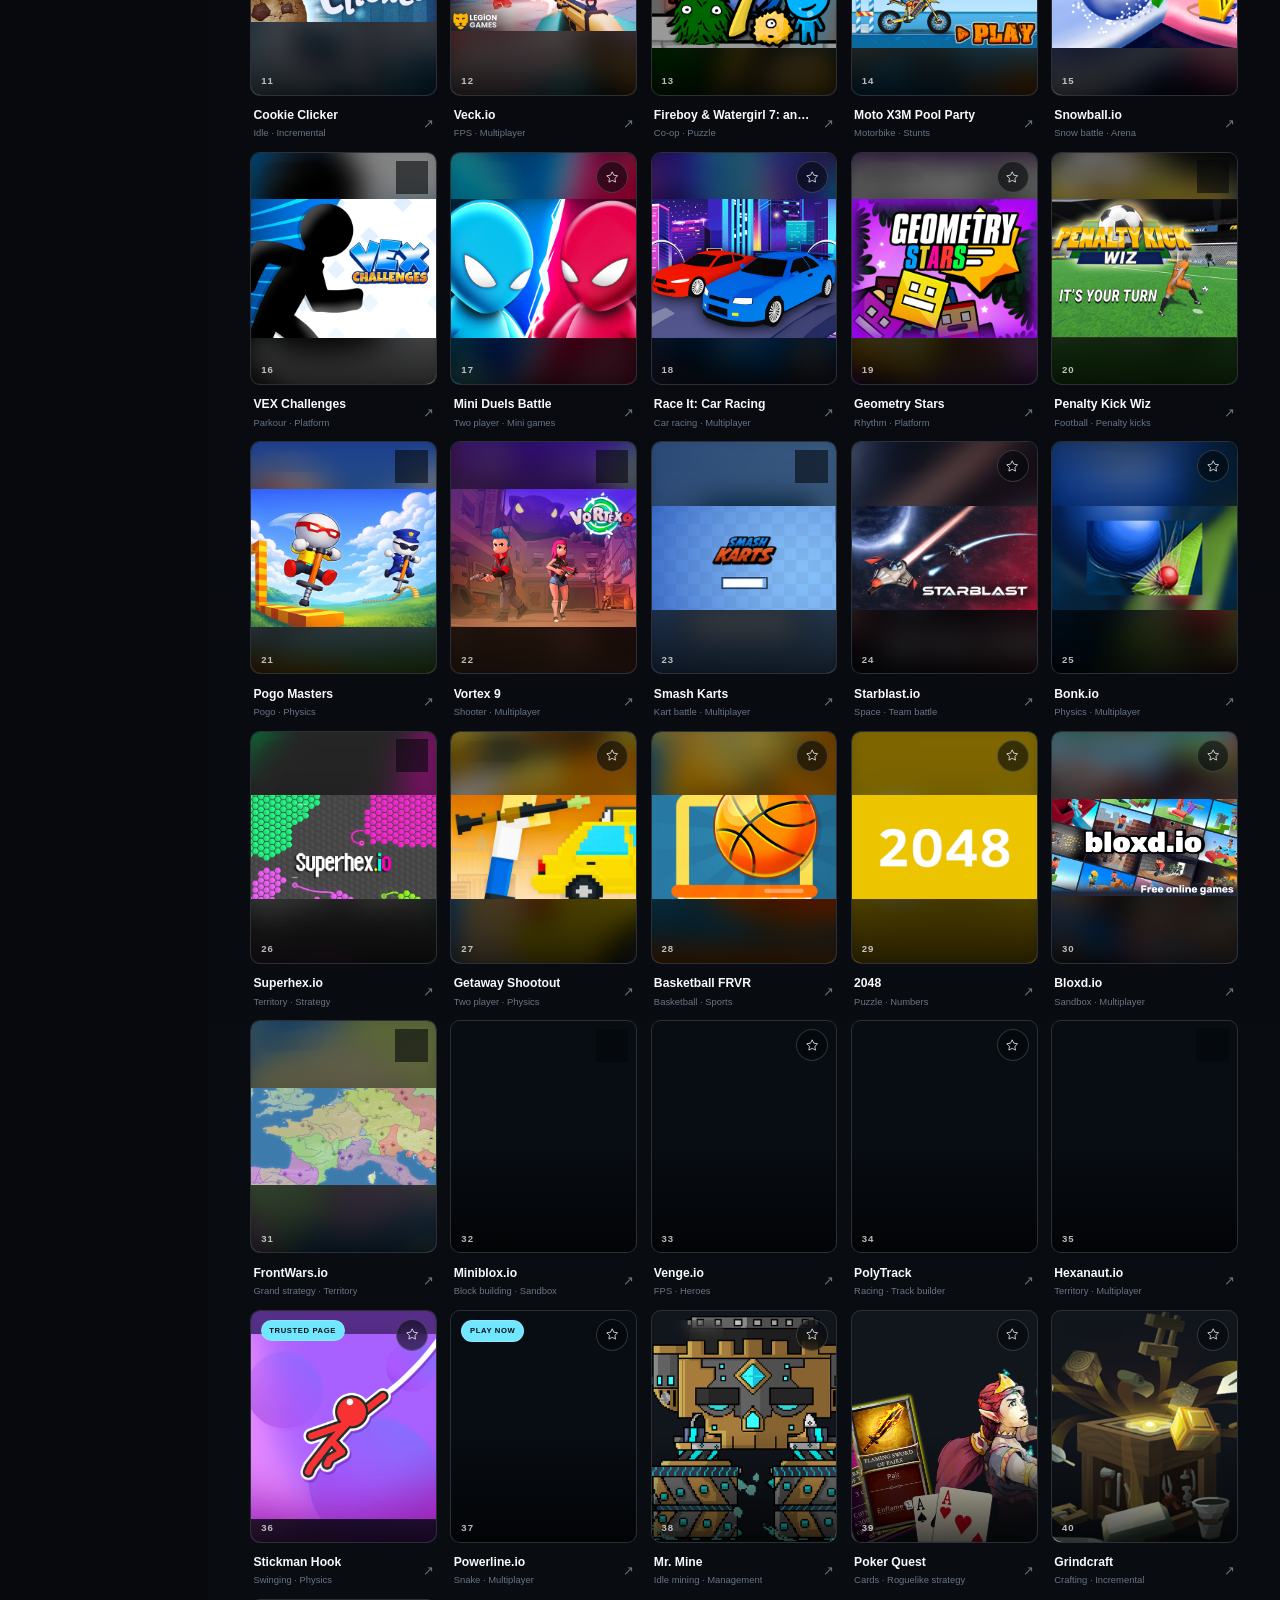
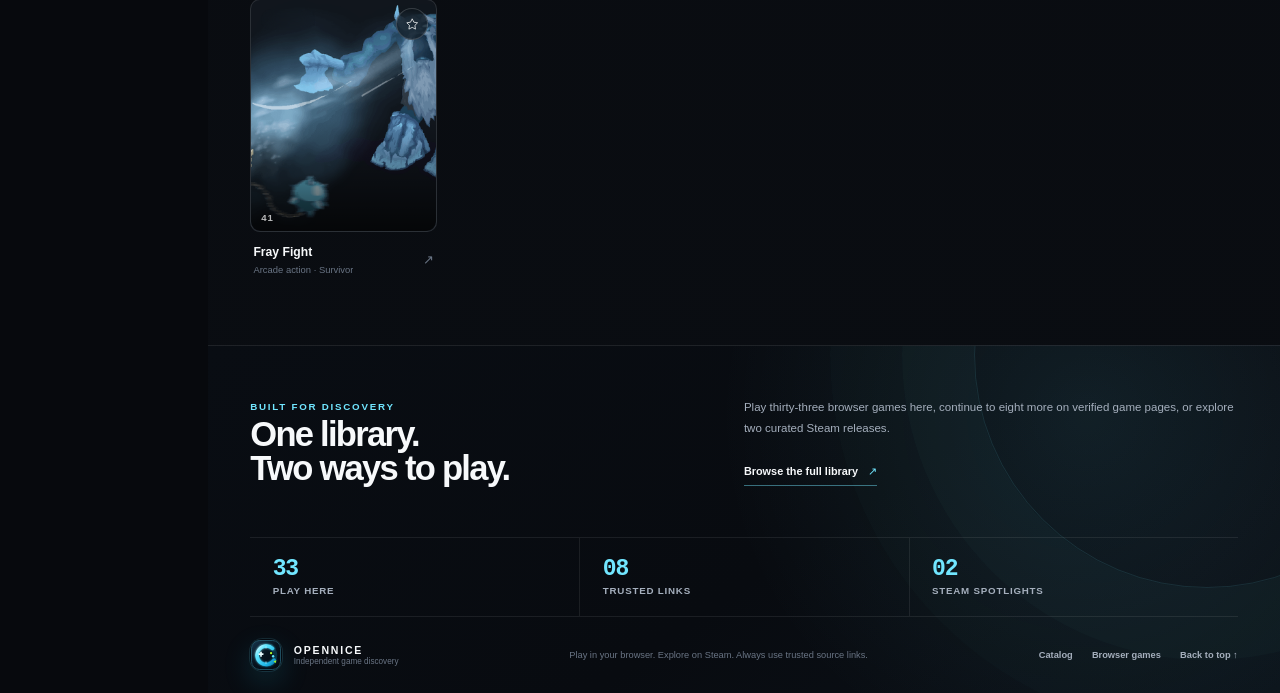
==== commit dd86f133: "feat: add ten officially embedded browser games" ====
--- a/index.html
+++ b/index.html
@@ -7,7 +7,7 @@
   <title>Free Browser Games &amp; Indie Game Spotlights | OpenNice</title>
   <meta
     name="description"
-    content="Explore 31 browser games on OpenNice: play 23 here, continue to eight verified game pages, and discover two curated Steam releases."
+    content="Explore 41 browser games on OpenNice: play 33 here, continue to eight verified game pages, and discover two curated Steam releases."
   >
   <meta name="robots" content="index, follow, max-image-preview:large">
   <link rel="canonical" href="https://opennice.online/">
@@ -18,7 +18,7 @@
   <meta property="og:title" content="Free Browser Games &amp; Indie Game Spotlights">
   <meta
     property="og:description"
-    content="Thirty-one browser titles plus two detailed Steam game spotlights."
+    content="Forty-one browser titles plus two detailed Steam game spotlights."
   >
   <meta property="og:url" content="https://opennice.online/">
   <meta property="og:image" content="https://opennice.online/assets/marvel-rivals/trailer-poster.jpg">
@@ -30,7 +30,7 @@
   <!-- 关键模块：样式版本号避免 Cloudflare 长缓存造成新版 HTML 搭配旧版 CSS。 -->
   <link rel="stylesheet" href="concept.css?v=20260728e">
 
-  <!-- 关键模块：结构化数据帮助搜索引擎理解三十一款浏览器游戏与两款下载游戏的关系。 -->
+  <!-- 关键模块：结构化数据帮助搜索引擎理解四十一款浏览器游戏与两款下载游戏的关系。 -->
   <script type="application/ld+json">
     {
       "@context": "https://schema.org",
@@ -50,7 +50,7 @@
       "@context": "https://schema.org",
       "@type": "ItemList",
       "name": "Games on OpenNice",
-      "numberOfItems": 33,
+      "numberOfItems": 43,
       "itemListElement": [
         {"@type":"ListItem","position":1,"name":"Redcoats.io","url":"https://opennice.online/game-player.html?game=redcoats"},
         {"@type":"ListItem","position":2,"name":"RocketGoal.io","url":"https://opennice.online/game-player.html?game=rocketgoal"},
@@ -64,27 +64,37 @@
         {"@type":"ListItem","position":10,"name":"Eggy Car","url":"https://opennice.online/game-player.html?game=eggy-car"},
         {"@type":"ListItem","position":11,"name":"Cookie Clicker","url":"https://opennice.online/game-player.html?game=cookie-clicker"},
         {"@type":"ListItem","position":12,"name":"Veck.io","url":"https://opennice.online/game-player.html?game=veck"},
-        {"@type":"ListItem","position":13,"name":"Smash Karts","url":"https://opennice.online/game-player.html?game=smash-karts"},
-        {"@type":"ListItem","position":14,"name":"Starblast.io","url":"https://opennice.online/game-player.html?game=starblast"},
-        {"@type":"ListItem","position":15,"name":"Bonk.io","url":"https://opennice.online/game-player.html?game=bonk"},
-        {"@type":"ListItem","position":16,"name":"Superhex.io","url":"https://opennice.online/game-player.html?game=superhex"},
-        {"@type":"ListItem","position":17,"name":"Getaway Shootout","url":"https://opennice.online/game-player.html?game=getaway-shootout"},
-        {"@type":"ListItem","position":18,"name":"Basketball FRVR","url":"https://opennice.online/game-player.html?game=basketball-frvr"},
-        {"@type":"ListItem","position":19,"name":"2048","url":"https://opennice.online/game-player.html?game=2048"},
-        {"@type":"ListItem","position":20,"name":"Bloxd.io","url":"https://opennice.online/game-player.html?game=bloxd"},
-        {"@type":"ListItem","position":21,"name":"FrontWars.io","url":"https://opennice.online/game-player.html?game=frontwars"},
-        {"@type":"ListItem","position":22,"name":"Miniblox.io","url":"https://opennice.online/game-player.html?game=miniblox"},
-        {"@type":"ListItem","position":23,"name":"Venge.io","url":"https://opennice.online/game-player.html?game=venge"},
-        {"@type":"ListItem","position":24,"name":"PolyTrack","url":"https://opennice.online/game-player.html?game=polytrack"},
-        {"@type":"ListItem","position":25,"name":"Hexanaut.io","url":"https://opennice.online/game-player.html?game=hexanaut"},
-        {"@type":"ListItem","position":26,"name":"Stickman Hook","url":"https://opennice.online/game-player.html?game=stickman-hook"},
-        {"@type":"ListItem","position":27,"name":"Powerline.io","url":"https://opennice.online/game-player.html?game=powerline"},
-        {"@type":"ListItem","position":28,"name":"Mr. Mine","url":"https://opennice.online/mr-mine.html"},
-        {"@type":"ListItem","position":29,"name":"Poker Quest","url":"https://opennice.online/poker-quest.html"},
-        {"@type":"ListItem","position":30,"name":"Grindcraft","url":"https://opennice.online/grindcraft.html"},
-        {"@type":"ListItem","position":31,"name":"Fray Fight","url":"https://opennice.online/fray-fight.html"},
-        {"@type":"ListItem","position":32,"name":"Marvel Rivals","url":"https://opennice.online/marvel-rivals.html"},
-        {"@type":"ListItem","position":33,"name":"World of Eggs: Idle Adventures","url":"https://opennice.online/world-of-eggs.html"}
+        {"@type":"ListItem","position":13,"name":"Fireboy & Watergirl 7: and Friends","url":"https://opennice.online/game-player.html?game=fireboy-watergirl-7"},
+        {"@type":"ListItem","position":14,"name":"Moto X3M Pool Party","url":"https://opennice.online/game-player.html?game=moto-x3m-pool-party"},
+        {"@type":"ListItem","position":15,"name":"Snowball.io","url":"https://opennice.online/game-player.html?game=snowball-io"},
+        {"@type":"ListItem","position":16,"name":"VEX Challenges","url":"https://opennice.online/game-player.html?game=vex-challenges"},
+        {"@type":"ListItem","position":17,"name":"Mini Duels Battle","url":"https://opennice.online/game-player.html?game=mini-duels-battle"},
+        {"@type":"ListItem","position":18,"name":"Race It: Car Racing","url":"https://opennice.online/game-player.html?game=race-it-car-racing"},
+        {"@type":"ListItem","position":19,"name":"Geometry Stars","url":"https://opennice.online/game-player.html?game=geometry-stars"},
+        {"@type":"ListItem","position":20,"name":"Penalty Kick Wiz","url":"https://opennice.online/game-player.html?game=penalty-kick-wiz"},
+        {"@type":"ListItem","position":21,"name":"Pogo Masters","url":"https://opennice.online/game-player.html?game=pogo-masters"},
+        {"@type":"ListItem","position":22,"name":"Vortex 9","url":"https://opennice.online/game-player.html?game=vortex-9"},
+        {"@type":"ListItem","position":23,"name":"Smash Karts","url":"https://opennice.online/game-player.html?game=smash-karts"},
+        {"@type":"ListItem","position":24,"name":"Starblast.io","url":"https://opennice.online/game-player.html?game=starblast"},
+        {"@type":"ListItem","position":25,"name":"Bonk.io","url":"https://opennice.online/game-player.html?game=bonk"},
+        {"@type":"ListItem","position":26,"name":"Superhex.io","url":"https://opennice.online/game-player.html?game=superhex"},
+        {"@type":"ListItem","position":27,"name":"Getaway Shootout","url":"https://opennice.online/game-player.html?game=getaway-shootout"},
+        {"@type":"ListItem","position":28,"name":"Basketball FRVR","url":"https://opennice.online/game-player.html?game=basketball-frvr"},
+        {"@type":"ListItem","position":29,"name":"2048","url":"https://opennice.online/game-player.html?game=2048"},
+        {"@type":"ListItem","position":30,"name":"Bloxd.io","url":"https://opennice.online/game-player.html?game=bloxd"},
+        {"@type":"ListItem","position":31,"name":"FrontWars.io","url":"https://opennice.online/game-player.html?game=frontwars"},
+        {"@type":"ListItem","position":32,"name":"Miniblox.io","url":"https://opennice.online/game-player.html?game=miniblox"},
+        {"@type":"ListItem","position":33,"name":"Venge.io","url":"https://opennice.online/game-player.html?game=venge"},
+        {"@type":"ListItem","position":34,"name":"PolyTrack","url":"https://opennice.online/game-player.html?game=polytrack"},
+        {"@type":"ListItem","position":35,"name":"Hexanaut.io","url":"https://opennice.online/game-player.html?game=hexanaut"},
+        {"@type":"ListItem","position":36,"name":"Stickman Hook","url":"https://opennice.online/game-player.html?game=stickman-hook"},
+        {"@type":"ListItem","position":37,"name":"Powerline.io","url":"https://opennice.online/game-player.html?game=powerline"},
+        {"@type":"ListItem","position":38,"name":"Mr. Mine","url":"https://opennice.online/mr-mine.html"},
+        {"@type":"ListItem","position":39,"name":"Poker Quest","url":"https://opennice.online/poker-quest.html"},
+        {"@type":"ListItem","position":40,"name":"Grindcraft","url":"https://opennice.online/grindcraft.html"},
+        {"@type":"ListItem","position":41,"name":"Fray Fight","url":"https://opennice.online/fray-fight.html"},
+        {"@type":"ListItem","position":42,"name":"Marvel Rivals","url":"https://opennice.online/marvel-rivals.html"},
+        {"@type":"ListItem","position":43,"name":"World of Eggs: Idle Adventures","url":"https://opennice.online/world-of-eggs.html"}
       ]
     }
   </script>
@@ -144,7 +154,7 @@
       <span class="status-dot" aria-hidden="true"></span>
       <span class="rail-footer-copy">
         <strong>Library online</strong>
-        <span>31 browser · 2 Steam</span>
+        <span>41 browser · 2 Steam</span>
       </span>
       <span class="rail-footer-pulse" aria-hidden="true">Live</span>
     </div>
@@ -296,7 +306,7 @@
             <h2 id="library-title">Play something remarkable</h2>
           </div>
           <div class="section-controls">
-            <span id="visibleGameCount">24 games</span>
+            <span id="visibleGameCount">41 games</span>
             <button class="text-button" id="showAllGames" type="button">View all</button>
           </div>
         </div>
@@ -305,7 +315,7 @@
           <article class="game-card" data-category="idle strategy" data-search="mr mine idle mining strategy playsaurus" data-href="mr-mine.html" tabindex="0">
             <div class="game-art">
               <img src="assets/covers/mr-mine.png" alt="Mr. Mine game artwork" width="898" height="664" loading="lazy">
-              <span class="card-rank">28</span>
+              <span class="card-rank">38</span>
               <span class="card-badge card-badge--blue">Play now</span>
               <span class="card-hover-label" aria-hidden="true">View game <span>↗</span></span>
               <button class="card-save" type="button" aria-label="Save Mr. Mine" aria-pressed="false" data-save-game="Mr. Mine">
@@ -324,7 +334,7 @@
           <article class="game-card" data-category="strategy" data-search="poker quest cards roguelike strategy playsaurus" data-href="poker-quest.html" tabindex="0">
             <div class="game-art">
               <img src="assets/covers/poker-quest.png" alt="Poker Quest game artwork" width="1313" height="922" loading="lazy">
-              <span class="card-rank">29</span>
+              <span class="card-rank">39</span>
               <span class="card-badge card-badge--blue">Play now</span>
               <span class="card-hover-label" aria-hidden="true">View game <span>↗</span></span>
               <button class="card-save" type="button" aria-label="Save Poker Quest" aria-pressed="false" data-save-game="Poker Quest">
@@ -343,7 +353,7 @@
           <article class="game-card" data-category="idle strategy" data-search="grindcraft crafting idle strategy playsaurus" data-href="grindcraft.html" tabindex="0">
             <div class="game-art">
               <img src="assets/covers/grindcraft.png" alt="Grindcraft game artwork" width="1018" height="692" loading="lazy">
-              <span class="card-rank">30</span>
+              <span class="card-rank">40</span>
               <span class="card-badge card-badge--blue">Play now</span>
               <span class="card-hover-label" aria-hidden="true">View game <span>↗</span></span>
               <button class="card-save" type="button" aria-label="Save Grindcraft" aria-pressed="false" data-save-game="Grindcraft">
@@ -362,7 +372,7 @@
           <article class="game-card" data-category="arcade" data-search="fray fight arcade action survivor playsaurus" data-href="fray-fight.html" tabindex="0">
             <div class="game-art">
               <img src="assets/covers/fray-fight.png" alt="Fray Fight game artwork" width="1080" height="678" loading="lazy">
-              <span class="card-rank">31</span>
+              <span class="card-rank">41</span>
               <span class="card-badge card-badge--coral">Arcade</span>
               <span class="card-hover-label" aria-hidden="true">View game <span>↗</span></span>
               <button class="card-save" type="button" aria-label="Save Fray Fight" aria-pressed="false" data-save-game="Fray Fight">
@@ -395,7 +405,7 @@
 
           <div class="footer-message">
             <p>
-              Play twenty-three browser games here, continue to eight more on verified
+              Play thirty-three browser games here, continue to eight more on verified
               game pages, or explore two curated Steam releases.
             </p>
             <a class="text-link" href="catalog.html">
@@ -407,7 +417,7 @@
 
         <dl class="footer-stats" aria-label="OpenNice library overview">
           <div>
-            <dt>23</dt>
+            <dt>33</dt>
             <dd>Play here</dd>
           </div>
           <div>
@@ -465,7 +475,7 @@
 
   <div class="toast" id="toast" role="status" aria-live="polite"></div>
   <!-- 关键模块：先加载审核后的游戏数据，再初始化首页交互。 -->
-  <script src="browser-games.js?v=20260729e"></script>
+  <script src="browser-games.js?v=20260730a"></script>
   <script src="concept.js?v=20260729e"></script>
 </body>
 </html>
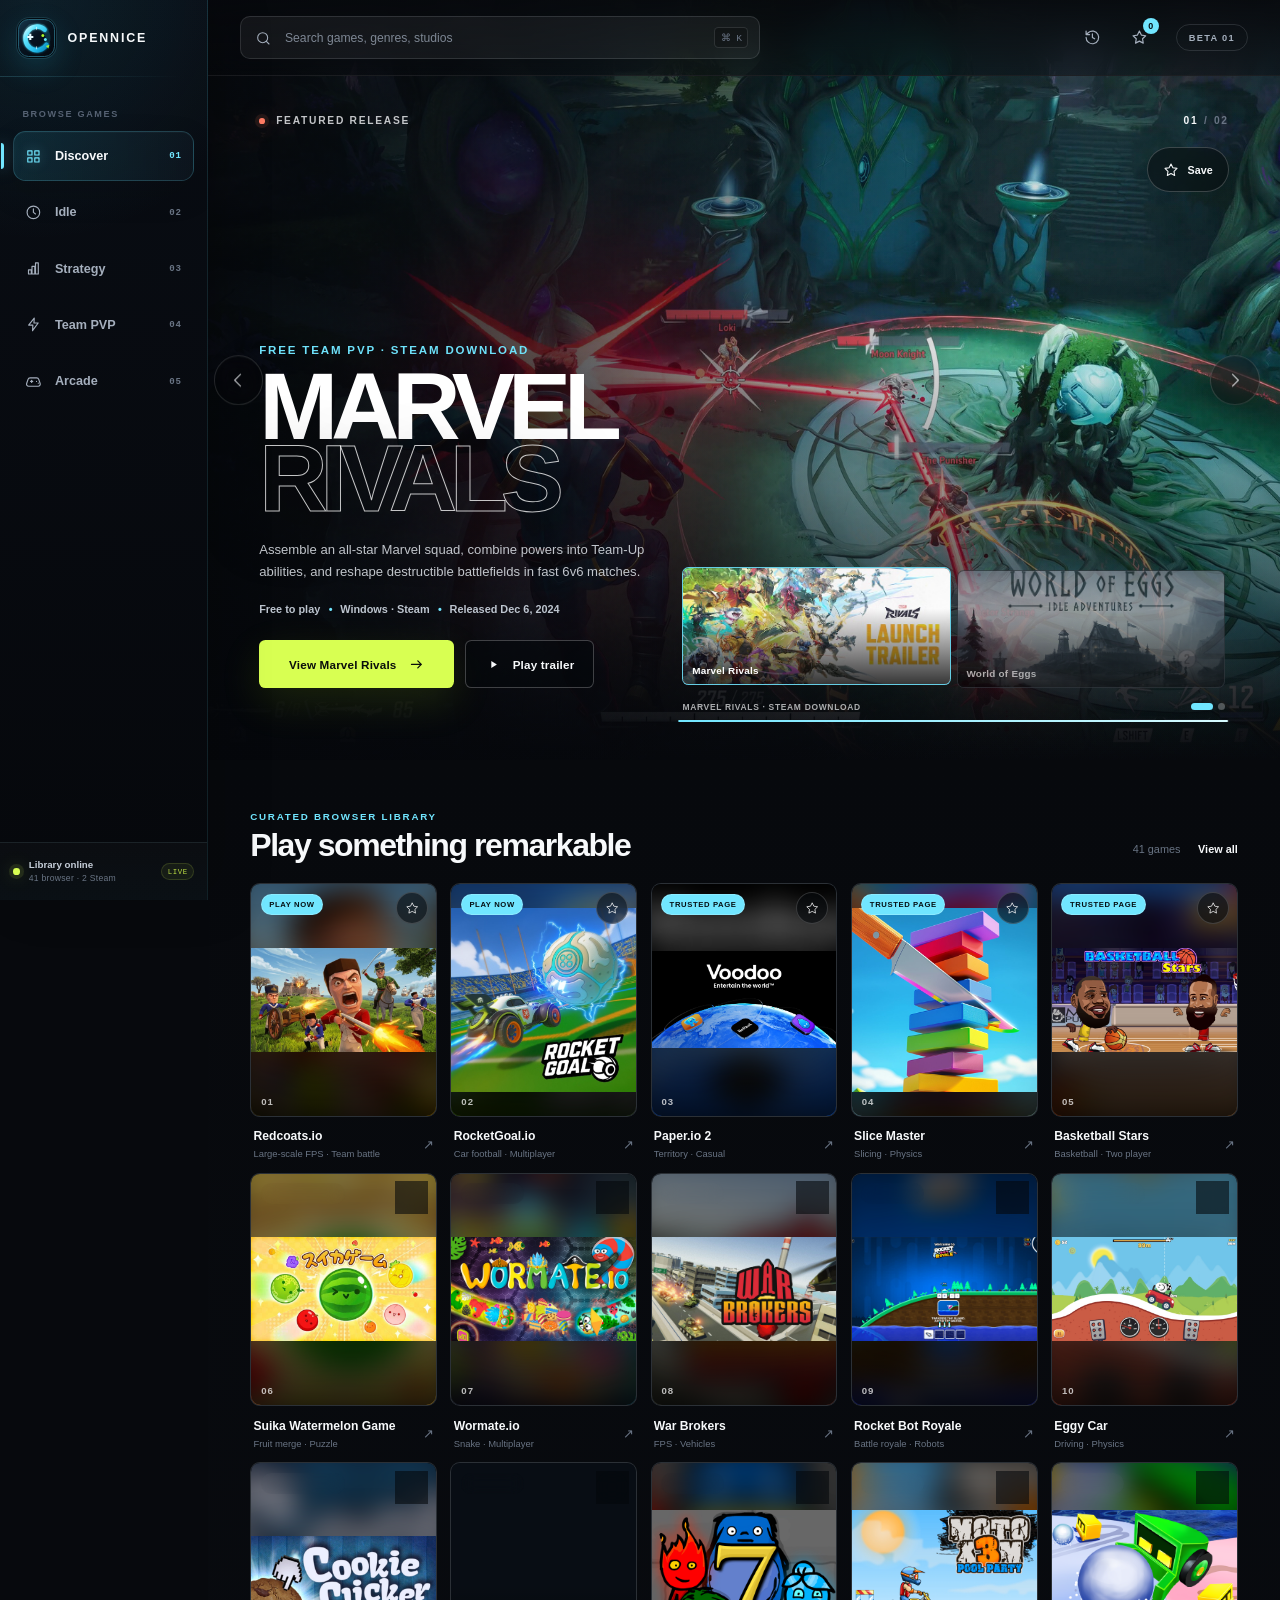
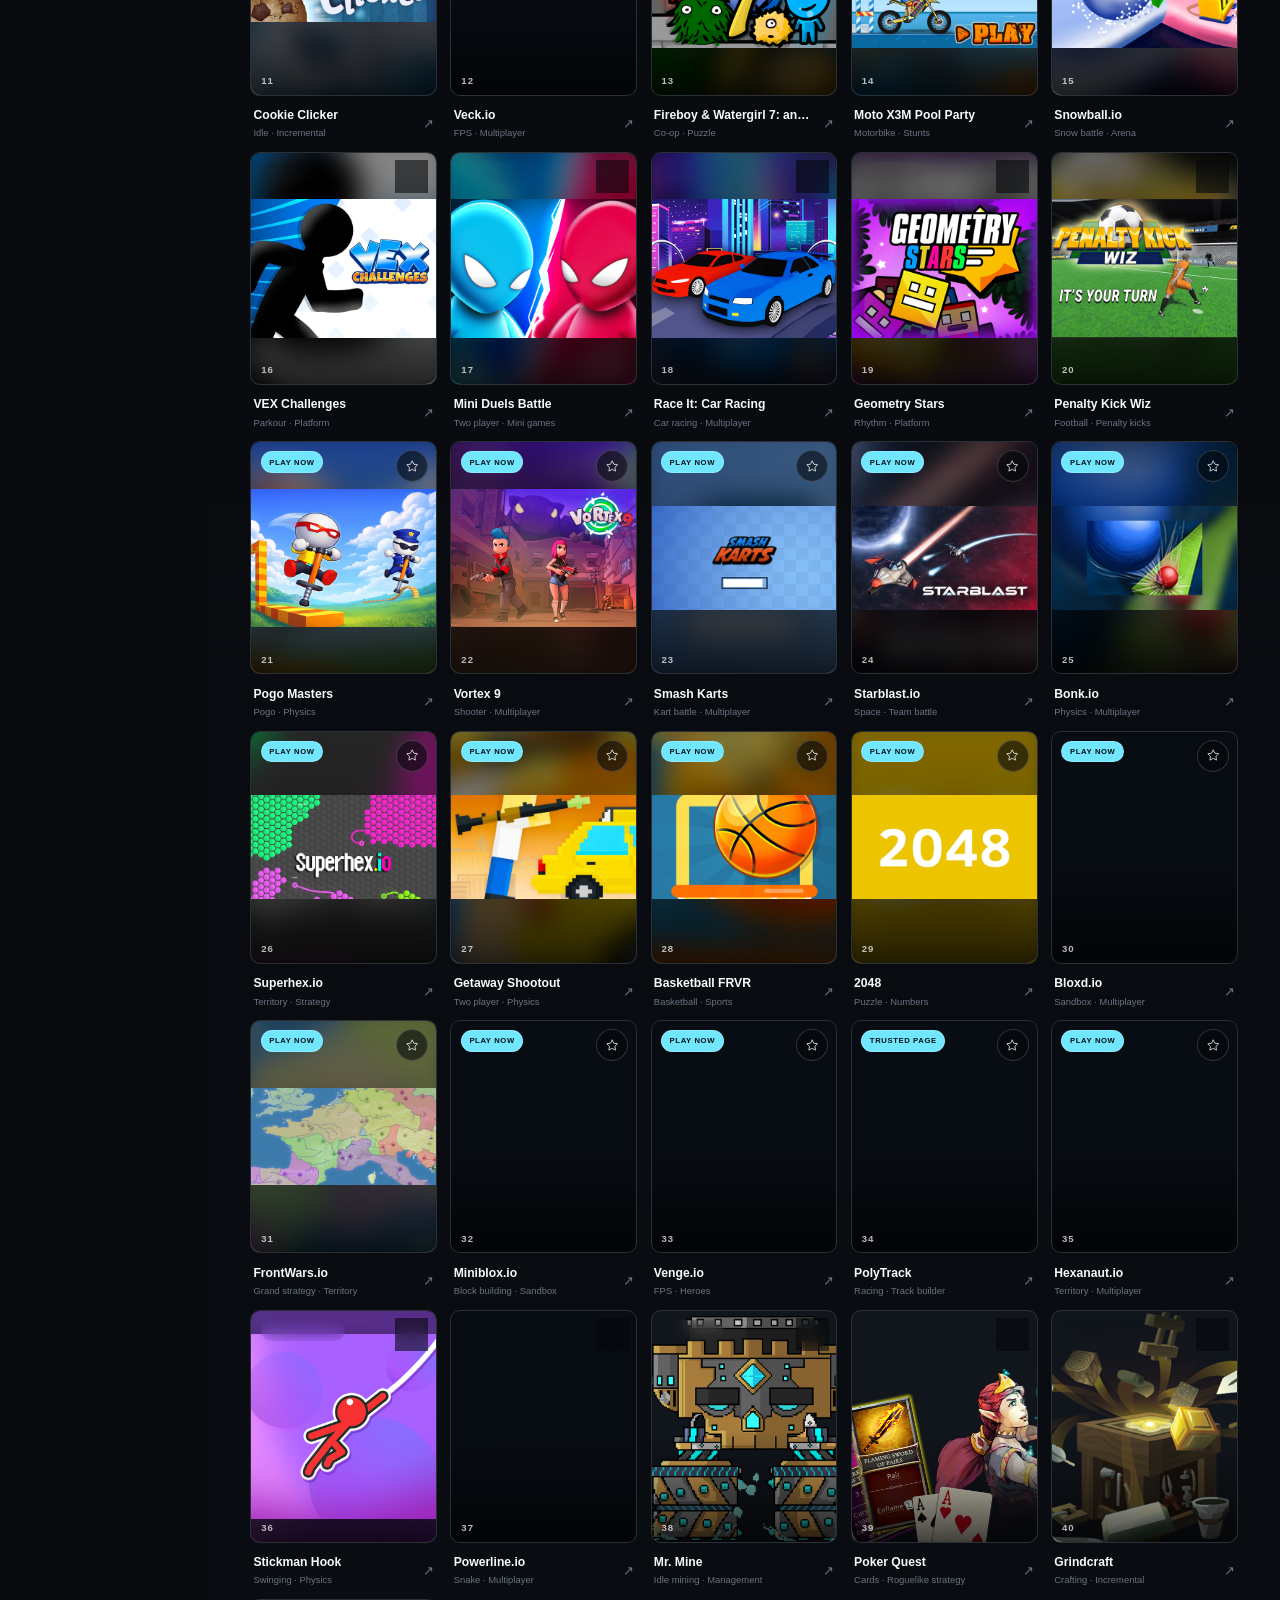
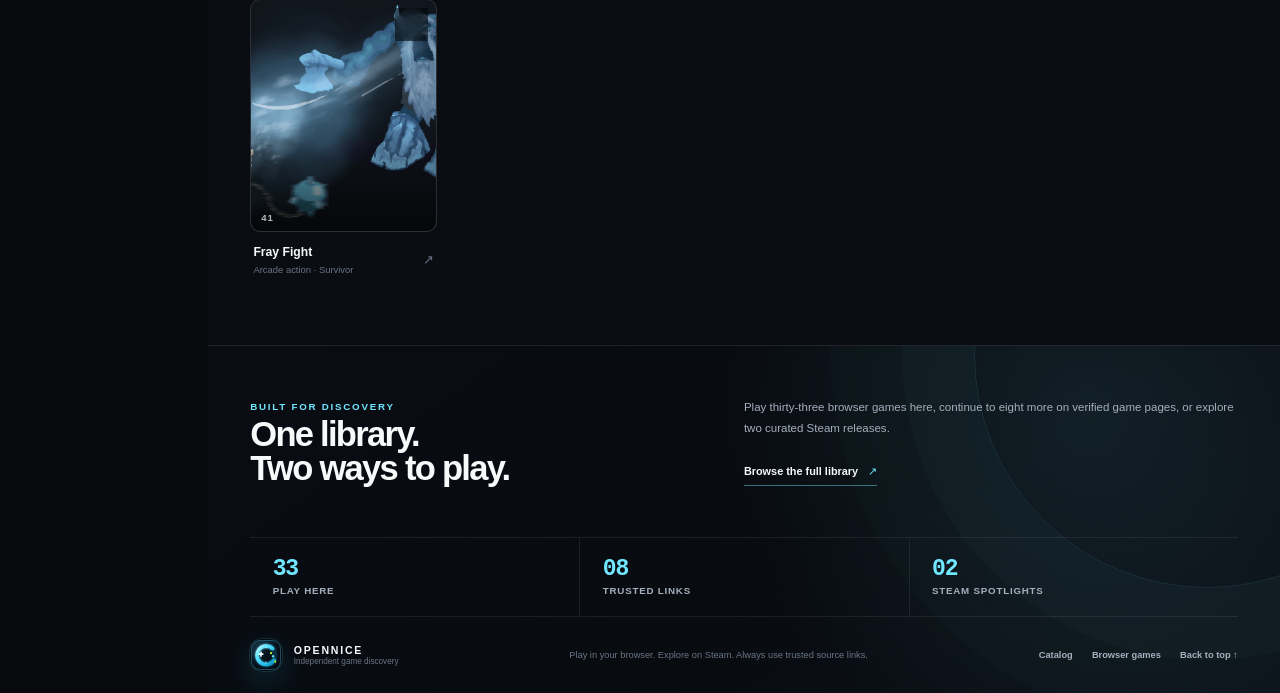
==== commit 260e8ed8: "fix: align game referrers with Cloudflare routes" ====
--- a/index.html
+++ b/index.html
@@ -475,7 +475,7 @@
 
   <div class="toast" id="toast" role="status" aria-live="polite"></div>
   <!-- 关键模块：先加载审核后的游戏数据，再初始化首页交互。 -->
-  <script src="browser-games.js?v=20260730a"></script>
+  <script src="browser-games.js?v=20260730b"></script>
   <script src="concept.js?v=20260729e"></script>
 </body>
 </html>
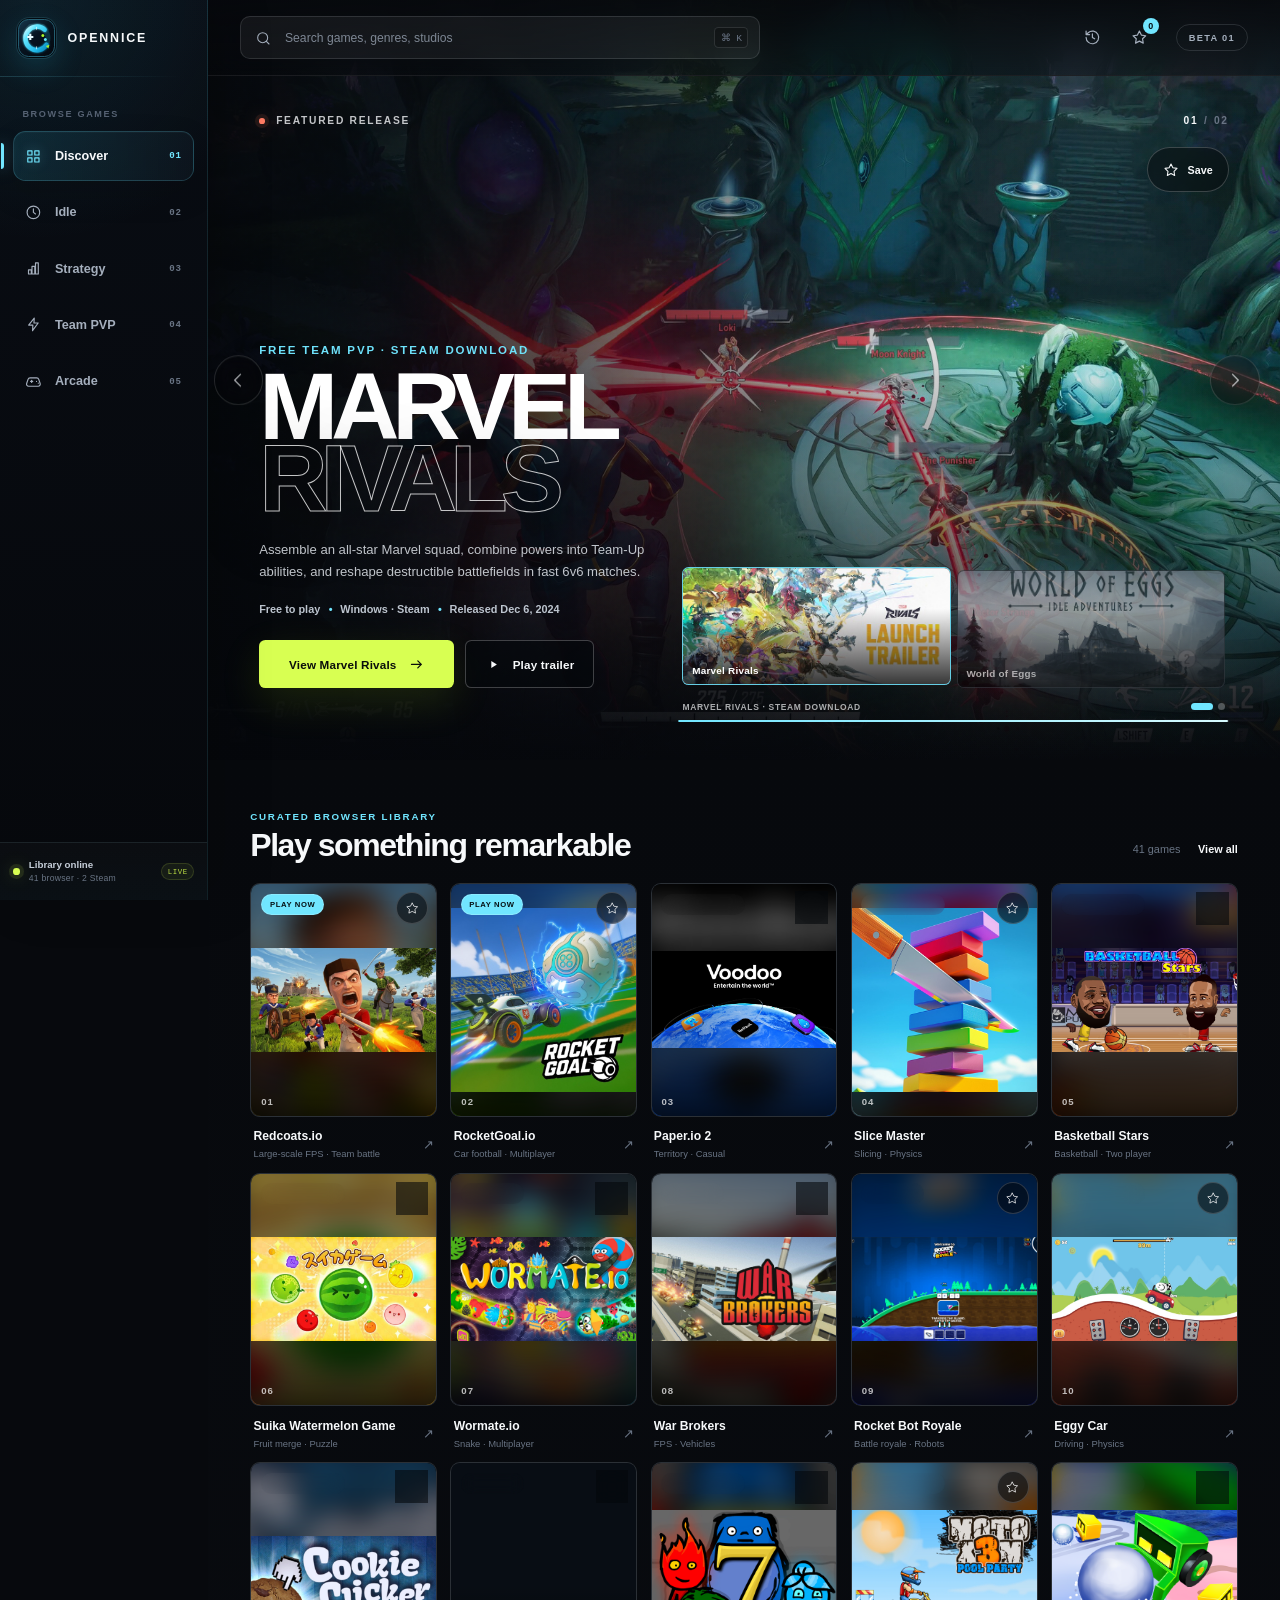
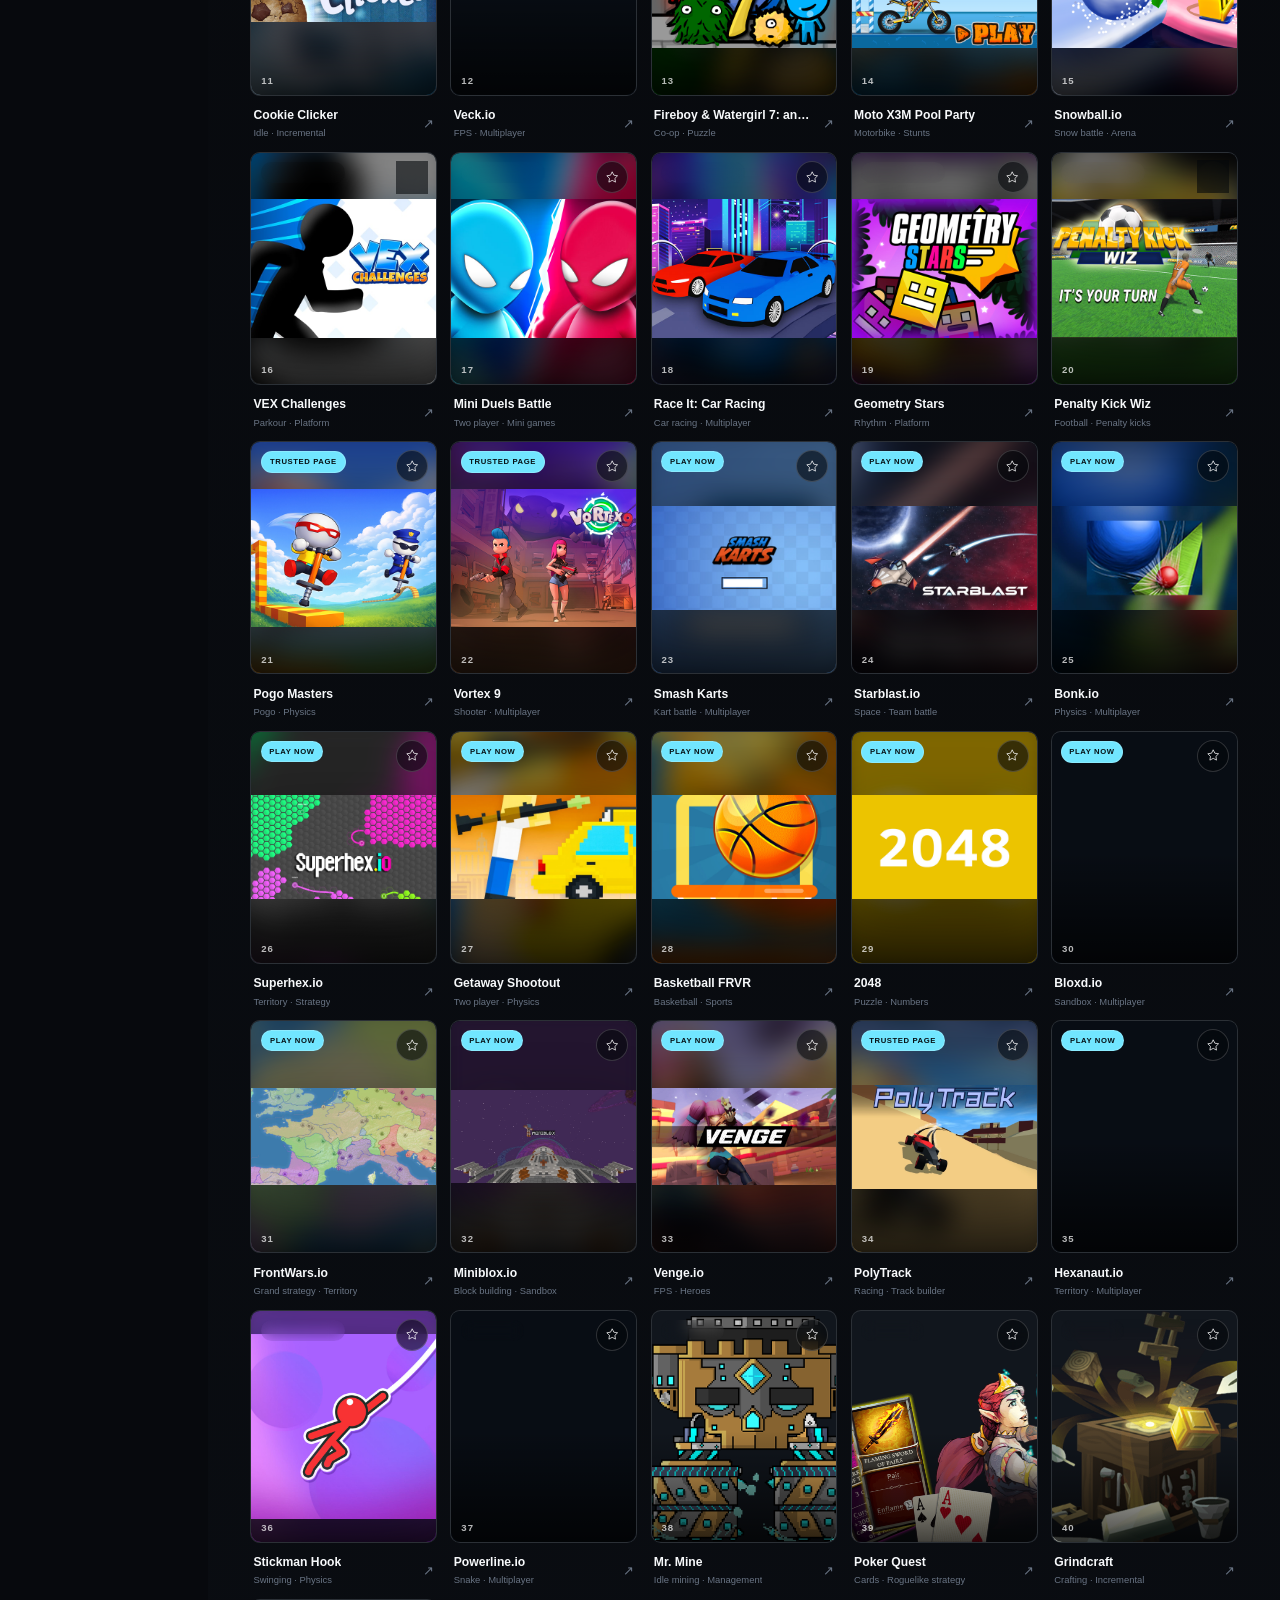
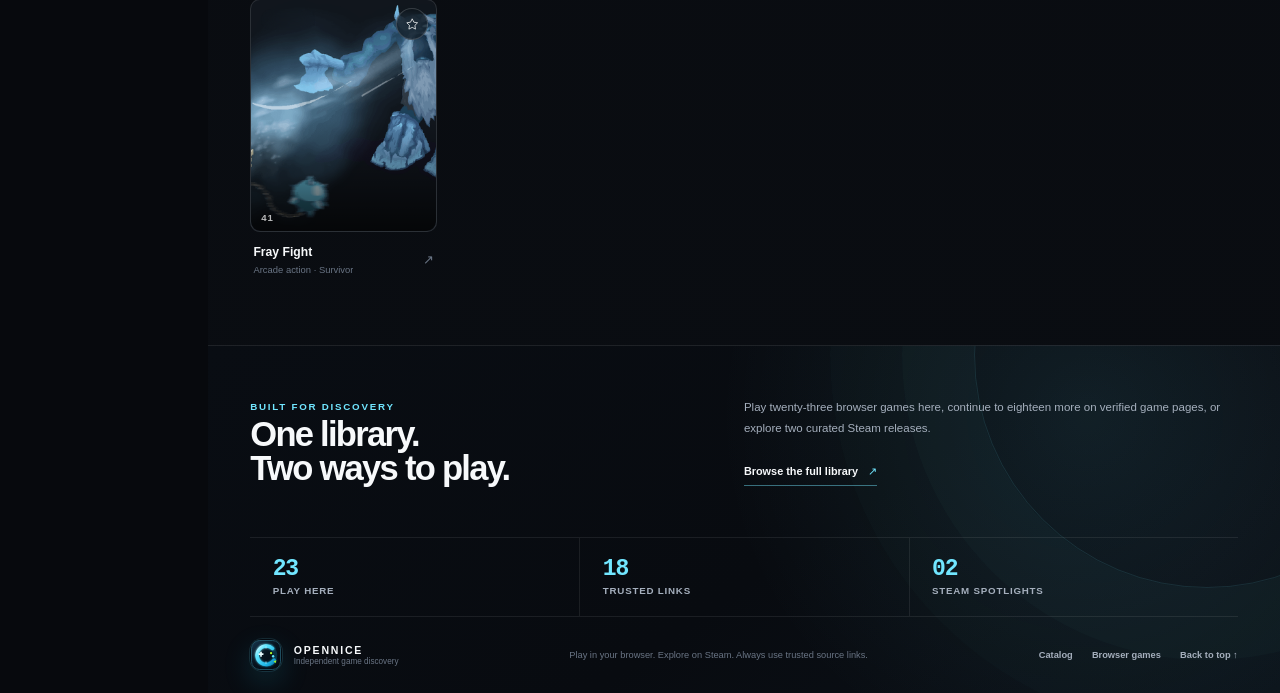
==== commit 7796f90e: "fix: route unapproved embeds to official game pages" ====
--- a/index.html
+++ b/index.html
@@ -7,7 +7,7 @@
   <title>Free Browser Games &amp; Indie Game Spotlights | OpenNice</title>
   <meta
     name="description"
-    content="Explore 41 browser games on OpenNice: play 33 here, continue to eight verified game pages, and discover two curated Steam releases."
+    content="Explore 41 browser games on OpenNice: play 23 here, continue to 18 verified game pages, and discover two curated Steam releases."
   >
   <meta name="robots" content="index, follow, max-image-preview:large">
   <link rel="canonical" href="https://opennice.online/">
@@ -405,7 +405,7 @@
 
           <div class="footer-message">
             <p>
-              Play thirty-three browser games here, continue to eight more on verified
+              Play twenty-three browser games here, continue to eighteen more on verified
               game pages, or explore two curated Steam releases.
             </p>
             <a class="text-link" href="catalog.html">
@@ -417,11 +417,11 @@
 
         <dl class="footer-stats" aria-label="OpenNice library overview">
           <div>
-            <dt>33</dt>
+            <dt>23</dt>
             <dd>Play here</dd>
           </div>
           <div>
-            <dt>08</dt>
+            <dt>18</dt>
             <dd>Trusted links</dd>
           </div>
           <div>
@@ -475,7 +475,7 @@
 
   <div class="toast" id="toast" role="status" aria-live="polite"></div>
   <!-- 关键模块：先加载审核后的游戏数据，再初始化首页交互。 -->
-  <script src="browser-games.js?v=20260730b"></script>
+  <script src="browser-games.js?v=20260730c"></script>
   <script src="concept.js?v=20260729e"></script>
 </body>
 </html>
